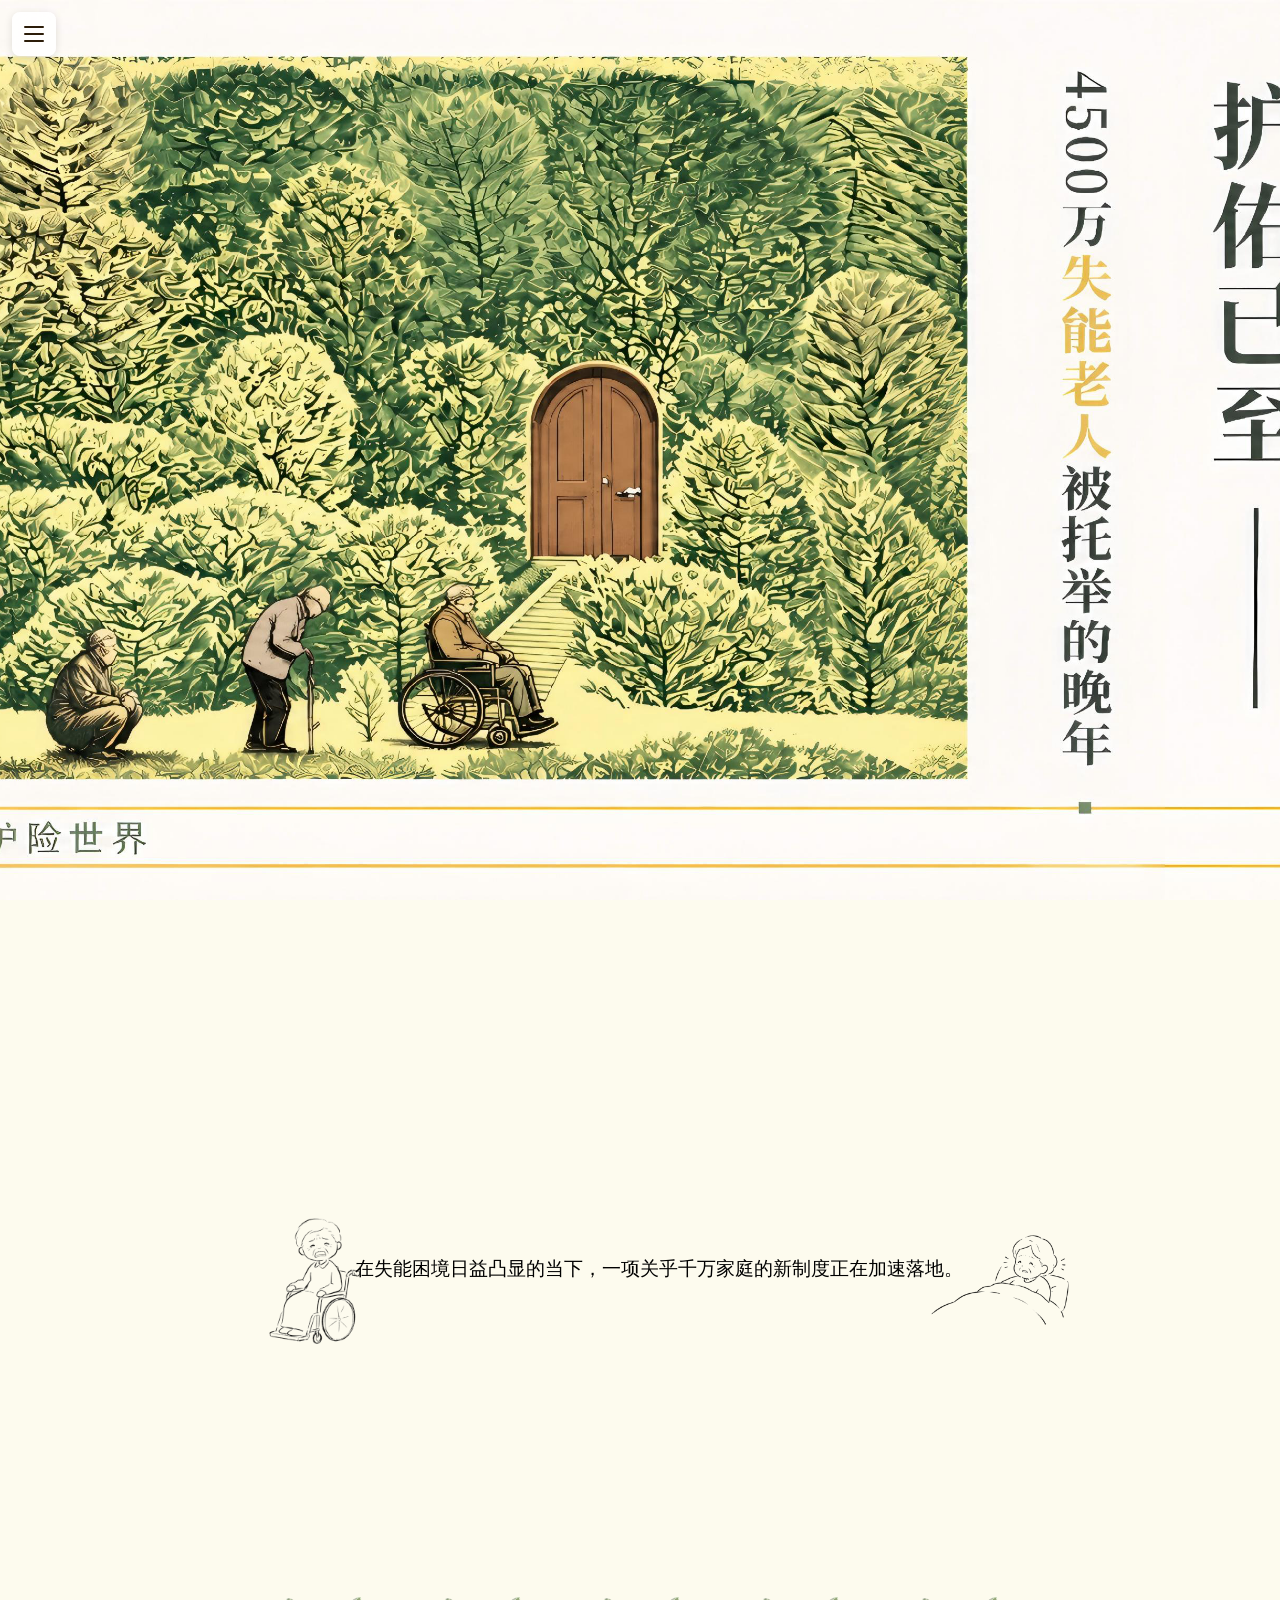
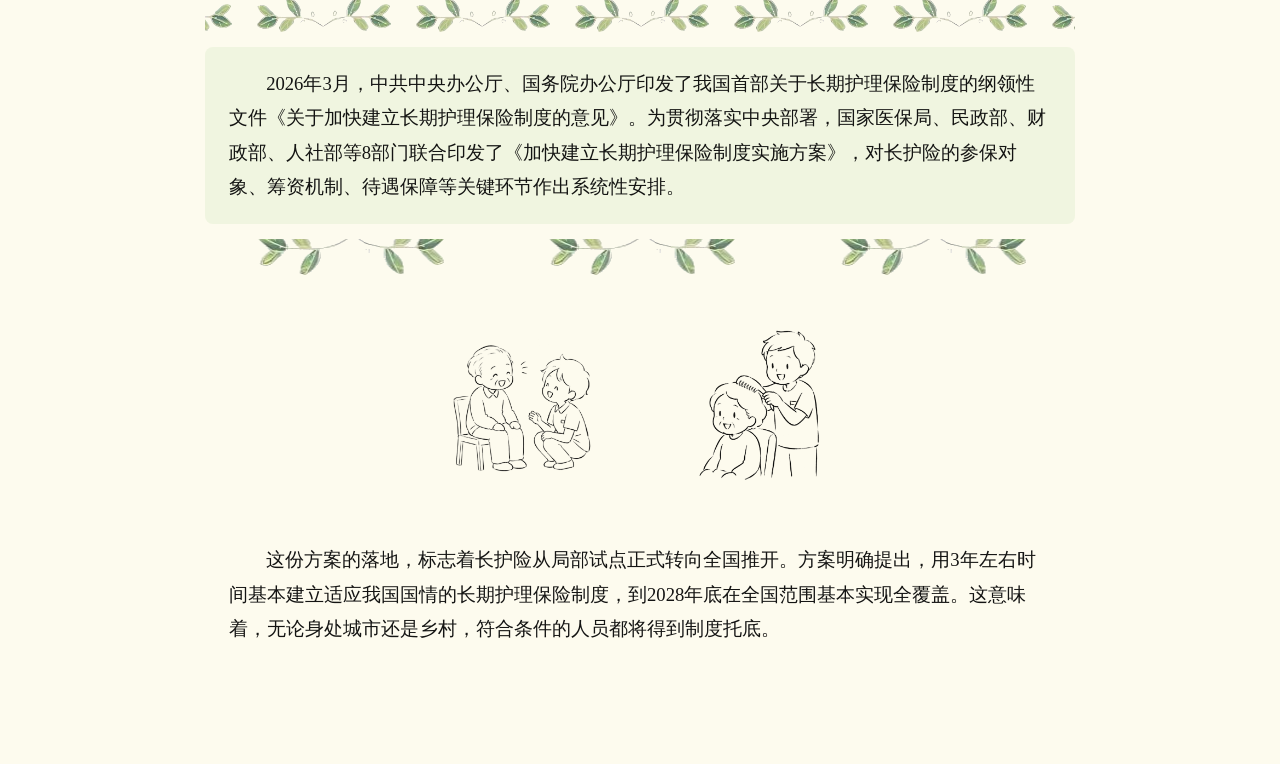
==== index.html @ 2516d7cc "Initial commit: 长护险数据新闻" ====
<!-- Generated by Trae Work -->
<!doctype html>
<html lang="zh-CN">
<head>
  <meta charset="utf-8">
  <meta name="viewport" content="width=device-width, initial-scale=1">
  <title>“长”路未尽，“护”佑已至：4500万失能老人被托举的晚年</title>
  <meta name="description" content="长护险静态HTML数据新闻：4500万失能老人被托举的晚年">
  <link rel="stylesheet" href="./assets/styles/base.css">
  <link rel="stylesheet" href="./assets/styles/story.css">
  <style>
  /* ========== 全局字体：思源宋体 ========== */
  :root{
    --font-sans: "Noto Serif SC", serif;
    --font-serif: "Noto Serif SC", serif;
  }
  html, body{
    font-family: "Noto Serif SC", serif;
  }
  h1, h2, h3, h4, h5, h6,
  .chapter-label, .eyebrow,
  .title-overlay h2, .chapter-cover h2,
  .root-ending h2, .sources-panel h2,
  .story-kicker, .process-flow-title,
  .interaction-card h3, .chart-card h3,
  .process-card h3, .loop-card h3,
  .waffle-module h3, .modal-title,
  .tooltip-title, .country-name,
  .person-name, #calcOutput{
    font-weight: 700;
  }
  p, li, span, div, a, td, th,
  label, input, textarea, button{
    font-weight: 400;
  }

  /* ============== 自定义光标 · 雨伞开合 ============== */
  /* 全局隐藏系统鼠标，由 DOM 元素 .umbrella-cursor 模拟跟随 */
  html, body { cursor: none; }
  *, *::before, *::after { cursor: none !important; }

  /* —— 可调参数（中文注释） —— */
  :root {
    --cursor-size: 48px;          /* 光标整体尺寸（宽=高） */
    --cursor-trans-duration: .18s;/* 跟随移动过渡时长（位置插值） */
    --cursor-state-duration: .25s;/* 开合切换动画时长（透明度 + 缩放） */
    --cursor-ease: cubic-bezier(.22,.8,.36,1); /* 缓动函数 */
    --cursor-scale-idle: 1;       /* 常态（收拢伞）缩放比例 */
    --cursor-scale-press: 1.18;   /* 按下（张开伞）缩放比例：略放大更显反馈 */
    --cursor-z: 2147483647;       /* 顶层 z-index，确保覆盖一切弹层 */
  }

  /* —— 自定义光标主体 —— */
  /* 由 JS 在 mousemove / mousedown / mouseup 中切换 .is-press 类，本样式只负责呈现 */
  .umbrella-cursor {
    position: fixed;
    left: 0;
    top: 0;
    width: var(--cursor-size);
    height: var(--cursor-size);
    /* 复位以前 base.css / story.css 中的边框/圆角伞形伪装，避免与图片素材叠加 */
    border: 0 !important;
    border-radius: 0 !important;
    background: transparent !important;
    mix-blend-mode: normal !important;
    pointer-events: none;                 /* 不拦截任何鼠标事件 */
    z-index: var(--cursor-z);             /* 置于最高层级 */
    transform: translate(-50%, -50%) scale(var(--cursor-scale-idle));
    /* 同时过渡位置（如使用 left/top）与缩放，开启平滑动画 */
    transition:
      transform var(--cursor-state-duration) var(--cursor-ease),
      left var(--cursor-trans-duration) var(--cursor-ease),
      top var(--cursor-trans-duration) var(--cursor-ease);
    will-change: transform, left, top;
  }

  /* 两张素材通过两个伪元素叠放，靠 opacity 切换，开合即获平滑淡入淡出 */
  .umbrella-cursor::before,
  .umbrella-cursor::after {
    content: "";
    position: absolute;
    inset: 0;
    background-position: center;
    background-repeat: no-repeat;
    background-size: contain;
    transition: opacity var(--cursor-state-duration) var(--cursor-ease);
    /* 覆盖旧伞形伪装的 ::after 定位/边框 */
    left: 0; top: 0; width: auto; height: auto;
    border: 0 !important;
    border-radius: 0 !important;
  }

  /* 常态：收拢伞（默认显示） */
  /* 图片地址：./assets/cursor/cursor_umbrella_close.png  ← 修改此处替换素材 */
  .umbrella-cursor::before {
    background-image: url("./assets/cursor/cursor_umbrella_close.png");
    opacity: 1;
  }

  /* 按下：张开伞（默认隐藏，按下时显示） */
  /* 图片地址：./assets/cursor/cursor_umbrella_open.png   ← 修改此处替换素材 */
  .umbrella-cursor::after {
    background-image: url("./assets/cursor/cursor_umbrella_open.png");
    opacity: 0;
  }

  /* 按下状态：交叉淡入淡出 + 整体放大 */
  .umbrella-cursor.is-press {
    transform: translate(-50%, -50%) scale(var(--cursor-scale-press));
  }
  .umbrella-cursor.is-press::before { opacity: 0; }
  .umbrella-cursor.is-press::after  { opacity: 1; }

  /* —— 移动端：屏幕宽度小于 768px 时禁用自定义光标，恢复系统鼠标 —— */
  @media (max-width: 767.98px), (hover: none) and (pointer: coarse) {
    html, body { cursor: auto; }
    *, *::before, *::after { cursor: auto !important; }
    .umbrella-cursor { display: none !important; }
  }

  /* —— 减弱动效偏好：关闭过渡动画 —— */
  @media (prefers-reduced-motion: reduce) {
    .umbrella-cursor,
    .umbrella-cursor::before,
    .umbrella-cursor::after {
      transition: none !important;
    }
  }

  /* ============== 老龄化插图 · 左右双栏对齐布局 ============== */
  .oldyear-row{
    display: grid;
    grid-template-columns: 1fr 1fr;
    gap: 2.5rem;
    align-items: center;          /* 垂直居中对齐 */
    margin: 1.6rem clamp(5rem,18vw,346px);
  }
  .oldyear-figure{
    margin:0;                    /* 取消浮动边距，由 grid gap 控制 */
    width:auto;
    max-width:100%;
    padding:0;
    background:transparent;
    border:0;
    border-radius:0;
    overflow:visible;
    box-shadow:none;
    display:flex;
    flex-direction:column;
    align-items:center;
    animation: oldyear-fade-in .9s ease-out both;
    transition: transform .35s ease;
    will-change: transform, opacity;
  }
  .oldyear-figure img{
    display:block;
    max-width:100%;
    height:auto;
    width:100%;
    object-fit:contain;
    border:0;
    border-radius:0;
    box-shadow:none;
    background:transparent;
    transition:transform .45s ease, width .45s ease, max-height .45s ease, border-radius .45s ease;
    cursor:zoom-in;
  }
  .oldyear-hover-hint{
    margin:.55rem 0 0;
    font-size:.76rem;
    line-height:1.5;
    color:rgba(190,138,52,.82);
    text-align:center;
    letter-spacing:.12em;
    text-shadow:0 0 8px rgba(255,232,160,.72),0 0 18px rgba(255,196,90,.36);
    animation:oldyear-hint-glow 2.2s ease-in-out infinite;
  }
  .oldyear-hover-backdrop{
    display:none;
  }
  .oldyear-preview-backdrop{
    position:fixed;
    inset:0;
    z-index:999996;
    pointer-events:none;
    opacity:0;
    visibility:hidden;
    background:rgba(26,20,14,.24);
    backdrop-filter:blur(5px);
    -webkit-backdrop-filter:blur(5px);
    transition:opacity .32s ease,visibility .32s ease;
  }
  .oldyear-preview-layer{
    position:fixed;
    inset:0;
    z-index:999997;
    display:grid;
    place-items:center;
    pointer-events:none;
    opacity:0;
    visibility:hidden;
    transition:opacity .32s ease,visibility .32s ease;
  }
  .oldyear-preview-layer img{
    display:block;
    width:auto;
    max-width:min(78vw,760px);
    max-height:78vh;
    object-fit:contain;
    border:0;
    border-radius:0;
    box-shadow:none;
    background:transparent;
    filter:none;
    transform:scale(.96);
    transition:transform .32s ease;
  }
  .oldyear-preview-backdrop.is-active,
  .oldyear-preview-layer.is-active{
    opacity:1;
    visibility:visible;
  }
  .oldyear-preview-layer.is-active img{
    transform:scale(1);
  }
  /* hover 互动：整个 figure 区域都可触发预览 */
  @media (hover:hover) and (pointer:fine){
    .oldyear-figure{
      cursor:zoom-in;
    }
    .oldyear-figure:hover .oldyear-hover-hint{
      opacity:.95;
    }
  }
  /* 淡入 + 轻微缩放关键帧 */
  @keyframes oldyear-fade-in{
    0%{ opacity:0; transform:translateY(12px) scale(.985); }
    100%{ opacity:1; transform:translateY(0) scale(1); }
  }
  @keyframes oldyear-hint-glow{
    0%,100%{ opacity:.72; text-shadow:0 0 6px rgba(255,232,160,.45); }
    50%{ opacity:1; text-shadow:0 0 12px rgba(255,232,160,.8),0 0 24px rgba(255,196,90,.38); }
  }
  /* 右侧文字 */
  .oldyear-wrap{
    margin-top:0;
    text-indent:2em;
    line-height:1.85;
    font-size:clamp(.95rem,1.3vw,1.1rem);
  }
  /* 独立下一段 */
  .oldyear-next{
    clear:both;
    text-indent:2em;
    margin-top:1rem;
  }
  /* 清浮动占位 */
  .oldyear-clear{ clear:both; height:0; font-size:0; line-height:0; }

  /* 移动端：单列堆叠 */
  @media (max-width: 720px){
    .oldyear-row{
      grid-template-columns:1fr;
      gap:1.2rem;
    }
    .oldyear-figure{
      margin:0;
      width:100%;
    }
    .oldyear-figure img{ height:auto; }
    .oldyear-wrap{ text-indent:2em; }
    .oldyear-next{ clear:none; text-indent:2em; }
  }

  /* 减少动画偏好：关闭入场与 hover 过渡 */
  @media (prefers-reduced-motion: reduce){
    .oldyear-figure,
    .oldyear-hover-hint,
    .oldyear-preview-backdrop,
    .oldyear-preview-layer,
    .oldyear-preview-layer img{
      animation:none !important;
      transition:none !important;
    }
    .oldyear-preview-layer img{ transform:none; }
  }

  /* ============== 基金投入趋势图 · 独立图片展示 ============== */
  /* 图片地址（可改为本地或网络链接）：./assets/images/fund_trend_img.png */
  .fund-trend-figure{
    margin:1.8rem auto 2.2rem;             /* 图片上下留白，不挤压周边段落 */
    width:min(100%, 860px);                /* 自适应容器，桌面端最大 860px */
    padding:0;
    border-radius:20px;
    overflow:hidden;
    background:transparent;
    box-shadow:0 16px 34px rgba(60,40,18,.13), 0 2px 10px rgba(0,0,0,.06);
    animation: fund-img-fade-in .9s ease-out both; /* 入场动画时长可调 */
    transition:transform .35s ease, box-shadow .35s ease;
    will-change:transform, opacity;
  }
  .fund-trend-figure img{
    display:block;
    width:100%;
    height:auto;
    max-height:560px;                       /* 防止超高图片压迫页面，可按需调大/调小 */
    object-fit:contain;                     /* 保持比例，不变形、不裁切 */
    background:#fffaf0;
  }
  .fund-trend-figure figcaption{
    margin:.65rem 0 0;
    font-size:.84rem;
    line-height:1.5;
    color:rgba(20,20,19,.56);
    text-align:center;
    letter-spacing:.04em;
  }
  .fund-trend-figure:hover{
    transform:translateY(-3px);
    box-shadow:0 22px 42px rgba(60,40,18,.18), 0 4px 12px rgba(0,0,0,.08);
  }
  @keyframes fund-img-fade-in{
    0%{ opacity:0; transform:translateY(12px) scale(.985); }
    100%{ opacity:1; transform:translateY(0) scale(1); }
  }
  /* JS 用于页面返回时重播图片动画 */
  body.fund-img-replay .fund-trend-figure{ animation:none; }
  body.fund-img-replay.is-fund-running .fund-trend-figure{ animation:fund-img-fade-in .9s ease-out both; }
  @media (max-width:720px){
    .fund-trend-figure{
      width:100%;
      margin:1.4rem auto 1.8rem;
      border-radius:16px;
    }
    .fund-trend-figure img{ max-height:none; }
  }
  @media (prefers-reduced-motion: reduce){
    .fund-trend-figure,
    body.fund-img-replay.is-fund-running .fund-trend-figure{
      animation:none !important;
      transition:none !important;
    }
    .fund-trend-figure:hover{ transform:none; }
  }

  /* ============== 正文段落 · 首行缩进两字符 ============== */
  /* 正文实际 DOM 层级：.story-shell > .article-body > (p / section > p) */
  .article-body > p,
  .article-body > section > p{
    text-indent: 2em;
  }
  /* blockquote 去掉浏览器默认左边距，整体与普通段落对齐；内部 p 同样首行缩进 */
  .article-body > blockquote,
  .article-body > section > blockquote{
    margin-left: 0;
    margin-right: 0;
    padding-left: 0;
    border-left: none;
  }
  .article-body > blockquote > p,
  .article-body > section > blockquote > p{
    text-indent: 2em;
  }

  /* 正文段落首行缩进（body 直接子元素 p） */
  body > p{
    text-indent: 2em;
  }
  body > p.story-kicker,
  body > p.oldyear-next{
    text-indent: 0;
  }

  /* 排除不需要缩进的元素：章节标题区、引导框、交互卡片内标题、图注等 */
  .chapter-cover p,
  .lead-box p,
  .interaction-card h3 + p,
  .chart-card h3 + p,
  .process-card h3 + p,
  .loop-card h3 + p,
  .waffle-module h3 + p,
  .module-note,
  .source-link,
  .visual-note,
  .oldyear-hover-hint,
  .bingyinqipao-figure figcaption{
    text-indent: 0;
  }

  /* ============== 滚动渐显 · 轻微上移淡入 ============== */
  /* 所有带 data-reveal 的元素：初始透明+下移，进入视口后平滑上移显现 */
  :root{
    --reveal-offset: 28px;              /* 初始下移距离：越大入场感越强 */
    --reveal-duration: .75s;            /* 渐显动画时长：可改为 .5s / 1s */
    --reveal-ease: cubic-bezier(.22,.8,.36,1); /* 缓动曲线：先快后柔 */
    --reveal-stagger: .06s;             /* 同屏多个元素依次出现的间隔 */
  }

  [data-reveal]{
    opacity: 0;
    transform: translateY(var(--reveal-offset));
    transition:
      opacity var(--reveal-duration) var(--reveal-ease),
      transform var(--reveal-duration) var(--reveal-ease);
    will-change: opacity, transform;
  }

  /* 进入视口后触发：透明→1，下移→0 */
  [data-reveal].is-visible{
    opacity: 1;
    transform: translateY(0);
  }

  /* 同一父容器内多个 [data-reveal] 依次渐显，避免同时弹出 */
  [data-reveal].is-visible + [data-reveal],
  [data-reveal].is-visible ~ [data-reveal]{
    transition-delay: var(--reveal-stagger);
  }

  /* 减少动画偏好：直接显示，无过渡 */
  @media (prefers-reduced-motion: reduce){
    [data-reveal]{
      opacity: 1 !important;
      transform: none !important;
      transition: none !important;
    }
  }

  /* ============== 章节冷暖色交替 · 视觉叙事节奏 ==============
     第1章 困境现实 → 冷色灰蓝（沉郁）
     第2章 制度政策 → 暖色琥珀金（希望）
     第3章 人物服务 → 暖色柔橙（温度）
     第4章 成效闭环 → 暖色棕金（收获）
     第5章 挑战磨合 → 冷色灰青（反思）
     第6章 展望尊严 → 暖色金回归（升华） */
  .chapter-cover.chapter-1{
    background: linear-gradient(180deg, #e8eef4 0%, #d4dce8 55%, #c2cdd9 100%);
  }
  .chapter-cover.chapter-1 h2{ color: #2c3e5a; }
  .chapter-cover.chapter-1 .chapter-label{ color: #5a7a9e; }

  .chapter-cover.chapter-2{
    background: linear-gradient(180deg, #f5efe1 0%, #ebe0c8 55%, #ddd0b0 100%);
  }
  .chapter-cover.chapter-2 h2{ color: #4a3520; }
  .chapter-cover.chapter-2 .chapter-label{ color: #b8860b; }

  .chapter-cover.chapter-3{
    background: linear-gradient(180deg, #f5ede4 0%, #f0e2d0 55%, #e8d4bc 100%);
  }
  .chapter-cover.chapter-3 h2{ color: #4a3222; }
  .chapter-cover.chapter-3 .chapter-label{ color: #c47a3a; }

  .chapter-cover.chapter-4{
    background: linear-gradient(180deg, #f5f0e6 0%, #ece4d2 55%, #e0d4be 100%);
  }
  .chapter-cover.chapter-4 h2{ color: #3e3018; }
  .chapter-cover.chapter-4 .chapter-label{ color: #a07830; }

  .chapter-cover.chapter-5{
    background: linear-gradient(180deg, #e8edf0 0%, #d8e0e6 55%, #c8d2da 100%);
  }
  .chapter-cover.chapter-5 h2{ color: #2e3e4e; }
  .chapter-cover.chapter-5 .chapter-label{ color: #5a8098; }

  .chapter-cover.chapter-6{
    background: linear-gradient(180deg, #f5efe1 0%, #ebe0c8 55%, #ddd0b0 100%);
  }
  .chapter-cover.chapter-6 h2{ color: #3e2e14; }
  .chapter-cover.chapter-6 .chapter-label{ color: #b8860b; }

  /* 第4章子标题样式：统一为 h3.chapter-sub */
  .chapter-sub{
    font-family: "Noto Serif SC", serif;
    font-size: clamp(1.15rem, 2.4vw, 1.4rem);
    font-weight: 700;
    color: var(--accent-gold, #b8860b);
    margin: 2rem 0 .6rem;
    padding-bottom: .35rem;
    border-bottom: 2px solid rgba(184, 134, 11, .2);
    letter-spacing: .02em;
  }

  /* ============== 首屏标题与门钥匙按钮 · 桌面端排版优化 ============== */
  /* 仅覆盖首屏 header，不影响正文其它模块 */
  .door-hero{
    min-height:100vh;
    background:url('./assets/images/home-cover-new.jpg') center center / cover no-repeat;
    display:block;
    padding:0;
    overflow:hidden;
  }
  @media(max-width:900px){
    .door-hero{
      min-height:100vh;
      background-position:center top;
    }
  }

  /* ============== 病因风险气泡图 · aside 替换图片样式 ============== */
  :root{
    --bingyin-img-max-width: 920px;              /* 图片最大宽度：控制桌面端展示尺寸 */
    --bingyin-img-radius: 22px;                  /* 图片边缘柔和半径：数值越大边缘越圆润 */
    --bingyin-img-margin-y: clamp(1.8rem, 4vw, 3.2rem); /* 图片上下间距：避免挤压周边段落 */
    --bingyin-img-padding: clamp(.45rem, 1vw, .85rem);  /* 图片内侧留白：用于边缘自然过渡 */
    --bingyin-img-duration: .9s;                 /* 入场动画时长：可改为 .6s / 1.2s */
    --bingyin-img-scale-start: .985;             /* 入场初始缩放比例：越小缩放感越明显 */
    --bingyin-img-hover-scale: 1.012;            /* 鼠标悬停放大比例：建议 1.005~1.025 */
    --bingyin-img-hover-y: -3px;                 /* 鼠标悬停上移距离 */
    --bingyin-img-bg: rgba(255, 250, 240, .42);  /* 图片边缘融合底色：贴近页面暖色背景 */
    --bingyin-img-glow: rgba(245, 211, 146, .24);/* 边缘柔光颜色：越透明越自然 */
  }
  .bingyinqipao-figure,
  aside.bingyinqipao-figure{
    width: min(100%, var(--bingyin-img-max-width));
    margin: var(--bingyin-img-margin-y) auto;
    padding: var(--bingyin-img-padding);
    box-sizing: border-box;
    border: 0;
    border-radius: calc(var(--bingyin-img-radius) + var(--bingyin-img-padding));
    background:
      radial-gradient(circle at 50% 50%, var(--bingyin-img-bg) 0%, rgba(255,250,240,.24) 58%, rgba(255,250,240,0) 100%);
    box-shadow: 0 0 36px var(--bingyin-img-glow);
    overflow: hidden;
    animation: bingyin-img-enter var(--bingyin-img-duration) ease-out both;
    transition:
      transform .36s ease,
      filter .36s ease,
      box-shadow .36s ease;
    will-change: transform, opacity;
  }
  /* 图片地址（可替换为本地或网络链接）：./assets/images/bingyinqipao_img.png */
  .bingyinqipao-figure img,
  aside.bingyinqipao-figure img{
    display: block;
    width: 100%;
    height: auto;
    max-height: min(72vh, 680px);                /* 图片最大高度：防止桌面端过高压迫页面 */
    object-fit: contain;                         /* 保持比例，不变形、不裁切 */
    border: 0;
    border-radius: var(--bingyin-img-radius);
    background: transparent;
    -webkit-mask-image:
      linear-gradient(to right, transparent 0%, #000 5%, #000 95%, transparent 100%),
      linear-gradient(to bottom, transparent 0%, #000 5%, #000 95%, transparent 100%);
    -webkit-mask-composite: source-in;
    mask-image:
      linear-gradient(to right, transparent 0%, #000 5%, #000 95%, transparent 100%),
      linear-gradient(to bottom, transparent 0%, #000 5%, #000 95%, transparent 100%);
    mask-composite: intersect;
  }
  .bingyinqipao-figure:hover,
  aside.bingyinqipao-figure:hover{
    transform: translateY(var(--bingyin-img-hover-y)) scale(var(--bingyin-img-hover-scale));
    filter: saturate(1.035) contrast(1.015);
    box-shadow: 0 0 46px rgba(245, 211, 146, .32);
  }
  @keyframes bingyin-img-enter{
    0%{
      opacity: 0;
      transform: translateY(12px) scale(var(--bingyin-img-scale-start));
    }
    100%{
      opacity: 1;
      transform: translateY(0) scale(1);
    }
  }
  .bingyinqipao-figure.bingyinqipao-replay,
  aside.bingyinqipao-figure.bingyinqipao-replay{
    animation: bingyin-img-enter var(--bingyin-img-duration) ease-out both;
  }
  @media (max-width: 720px){
    :root{
      --bingyin-img-radius: 16px;                /* 移动端圆角 */
      --bingyin-img-margin-y: 1.4rem;            /* 移动端上下间距 */
      --bingyin-img-padding: .35rem;             /* 移动端内侧留白 */
    }
    .bingyinqipao-figure,
    aside.bingyinqipao-figure{
      width: 100%;
      max-width: 100%;
    }
    .bingyinqipao-figure img,
    aside.bingyinqipao-figure img{
      max-height: none;
    }
  }
  @media (prefers-reduced-motion: reduce){
    .bingyinqipao-figure,
    aside.bingyinqipao-figure{
      animation: none !important;
      transition: none !important;
    }
    .bingyinqipao-figure:hover,
    aside.bingyinqipao-figure:hover{
      transform: none !important;
      filter: none !important;
    }
  }




  /* ============== PC 宽屏适配 · 正文加宽 ==============
     大屏（≥1024px）：正文区域加宽，左右各留 15%-20% 做背景留白
     移动端（<1024px）保持原有 760px 窄版布局不变 */
  @media (min-width: 1024px){
    /* 正文主体：宽度占屏幕 60%-70%，左右各留约 15%-20% */
    .article-body{
      max-width: min(960px, 68vw);
      padding: 0 clamp(5rem,18vw,346px);
    }
    .article-body > .full-width{
      margin-left: calc(-1 * clamp(5rem, 18vw, 346px));
      margin-right: calc(-1 * clamp(5rem, 18vw, 346px));
    }

    /* 数据来源面板跟随正文宽度 */
    .sources-panel{
      max-width: min(960px, 68vw);
    }

    /* 章节封面内边距跟随加宽 */
    .chapter-cover{
      padding-left: clamp(3rem, 8vw, 6rem);
      padding-right: clamp(3rem, 8vw, 6rem);
    }

    /* 结语区域跟随 */
    .root-ending{
      padding-left: clamp(3rem, 8vw, 6rem);
      padding-right: clamp(3rem, 8vw, 6rem);
    }

    /* 交互卡片、图表卡片等跟随正文宽度，不超出 */
    .interaction-card,
    .chart-card,
    .process-card,
    .loop-card,
    .waffle-module,
    .flourish-switcher{
      max-width: 100%;
    }

    /* 华夫饼图格子容器在大屏适当放大 */
    .waffle{
      max-width: 480px;
    }

    /* 引用块左右间距跟随正文 */
    .article-body > blockquote,
    .article-body > section > blockquote{
      margin-left: 0;
      margin-right: 0;
    }
  }

  /* ============== Flourish 华夫饼图年份切换组件 ============== */
  :root{
    --flourish-max-width: 780px;          /* PC端图表最大宽度 */
    --flourish-ratio: 56.25%;            /* iframe 宽高比 16:9，按需改为 75% (4:3) 等 */
    --flourish-fade-duration: .5s;        /* 切换淡入淡出时长 */
    --flourish-fade-ease: var(--ease-soft); /* 复用全局缓动 */
    --flourish-btn-radius: var(--radius-sm); /* 按钮圆角 */
    --flourish-btn-gap: .5rem;            /* 按钮间距 */
  }

  /* 图表容器：居中、卡片背景 */
  .flourish-switcher{
    max-width: var(--flourish-max-width);
    margin: 2.4rem auto;
    padding: clamp(1.2rem, 3vw, 2rem);
    background: var(--card-bg);
    border-radius: var(--radius-lg);
    box-shadow: var(--shadow-soft);
  }

  /* 年份按钮组 */
  .flourish-btn-group{
    display: flex;
    flex-wrap: wrap;
    gap: var(--flourish-btn-gap);
    justify-content: center;
    margin-bottom: 1.2rem;
  }

  .flourish-btn{
    border: 1px solid rgba(20,20,19,.18);
    border-radius: var(--flourish-btn-radius);
    background: #fff7df;
    padding: .55rem 1.1rem;
    font-family: "Noto Serif SC", serif;
    font-size: clamp(.85rem, 1.6vw, .95rem);
    font-weight: 400;
    color: var(--text-dark);
    cursor: pointer;
    transition:
      background var(--duration-normal) var(--ease-soft),
      color var(--duration-normal) var(--ease-soft),
      box-shadow var(--duration-normal) var(--ease-soft),
      transform var(--duration-fast) var(--ease-soft);
    white-space: nowrap;
    user-select: none;
    -webkit-tap-highlight-color: transparent;
  }
  .flourish-btn:hover{
    background: var(--accent-gold);
    color: #fff;
    box-shadow: 0 4px 12px rgba(198,123,46,.25);
    transform: translateY(-1px);
  }
  .flourish-btn:active{
    transform: translateY(0);
  }
  /* 当前选中年份 */
  .flourish-btn.is-active{
    background: var(--accent-gold);
    color: #fff;
    box-shadow: 0 4px 16px rgba(198,123,46,.3);
    pointer-events: none; /* 选中后不可重复点击 */
  }
  /* 切换锁定期：所有按钮暂时禁用 */
  .flourish-btn-group.is-switching .flourish-btn{
    pointer-events: none;
    opacity: .6;
  }
  .flourish-btn-group.is-switching .flourish-btn.is-active{
    opacity: 1;
  }

  /* iframe 堆叠容器：相对定位，所有 iframe 绝对定位重叠 */
  .flourish-stage{
    position: relative;
    width: 100%;
    padding-top: var(--flourish-ratio); /* 用 padding-top 撑出高度，保持宽高比 */
    overflow: hidden;
    border-radius: var(--radius-md);
    background: rgba(255,252,242,.5);
  }

  .flourish-stage iframe{
    position: absolute;
    top: 0;
    left: 0;
    width: 100%;
    height: 100%;
    border: 0;
    border-radius: var(--radius-md);
    /* 默认隐藏，通过 opacity + visibility 过渡 */
    opacity: 0;
    visibility: hidden;
    transition:
      opacity var(--flourish-fade-duration) var(--flourish-fade-ease),
      visibility var(--flourish-fade-duration) var(--flourish-fade-ease);
    pointer-events: none; /* 隐藏时不可交互 */
  }
  /* 当前展示的 iframe */
  .flourish-stage iframe.is-visible{
    opacity: 1;
    visibility: visible;
    pointer-events: auto; /* 展示时可交互：保留 Flourish 悬浮弹窗等 */
    z-index: 1;
  }

  /* 移动端：图表铺满屏幕宽度，缩小间距 */
  @media (max-width: 900px){
    .flourish-switcher{
      max-width: 100%;
      margin: 1.6rem .5rem;
      padding: 1rem;
      border-radius: var(--radius-md);
    }
    .flourish-btn{
      padding: .45rem .85rem;
      font-size: .82rem;
    }
    .flourish-btn-group{
      gap: .4rem;
    }
  }

  /* 减少动画偏好：直接切换，无过渡 */
  @media (prefers-reduced-motion: reduce){
    .flourish-stage iframe{
      transition: none !important;
    }
    .flourish-btn{
      transition: none !important;
    }
  }





  /* ============== PinScrollSection · 分段固定视差滚动组件 ==============
     Readymag 同款：左侧图表 sticky 固定，右侧文字分段平移 + 图表切换 */
  .pin-scroll-section{
    position: relative;
    /* 高度由 JS 动态设置 */
  }

  /* 固定阶段：stage 吸顶 */
  .pin-scroll-section.is-pinned .pin-stage{
    position: fixed;
    top: 0;
    left: 0;
    right: 0;
    height: 100vh;
    z-index: 5;
    display: grid;
    grid-template-columns: 1fr 1fr;
    gap: 4vw;
    align-items: center;
    padding: 0 6vw;
    background: var(--bg-main, #f5efe1);
  }

  /* 解除固定后：stage 回到文档流 */
  .pin-scroll-section:not(.is-pinned) .pin-stage{
    position: relative;
    display: grid;
    grid-template-columns: 1fr 1fr;
    gap: 4vw;
    align-items: center;
    padding: 10vh 6vw;
    min-height: 100vh;
  }

  /* ---- 左侧图表容器 ---- */
  .pin-chart-wrap{
    position: relative;
    width: 100%;
    height: 70vh;
    overflow: hidden;
  }

  /* 单张图表 */
  .pin-chart{
    position: absolute;
    inset: 0;
    display: grid;
    place-items: center;
    opacity: 0;
    transform: translateX(60px);
    transition:
      opacity var(--pin-chart-duration, .6s) var(--pin-ease, cubic-bezier(.4,0,.2,1)),
      transform var(--pin-chart-duration, .6s) var(--pin-ease, cubic-bezier(.4,0,.2,1));
    pointer-events: none;
  }

  .pin-chart.is-active{
    opacity: 1;
    transform: translateX(0);
    pointer-events: auto;
  }

  .pin-chart.is-exit{
    opacity: 0;
    transform: translateX(-60px);
  }

  .pin-chart.is-enter{
    opacity: 0;
    transform: translateX(60px);
  }

  /* ---- 右侧文字容器 ---- */
  .pin-text-wrap{
    position: relative;
    width: 100%;
    height: 70vh;
    overflow: hidden;
  }

  /* 单段文字 */
  .pin-text{
    position: absolute;
    inset: 0;
    display: flex;
    flex-direction: column;
    justify-content: center;
    padding: 2rem 0;
    opacity: 0;
    transform: translateY(40px);
    transition:
      opacity var(--pin-text-duration, .5s) var(--pin-ease, cubic-bezier(.4,0,.2,1)),
      transform var(--pin-text-duration, .5s) var(--pin-ease, cubic-bezier(.4,0,.2,1));
  }

  .pin-text.is-active{
    opacity: 1;
    transform: translateY(0);
  }

  .pin-text.is-exit{
    opacity: 0;
    transform: translateY(-40px);
  }

  .pin-text.is-enter{
    opacity: 0;
    transform: translateY(40px);
  }

  /* 移动端：单列堆叠 */
  @media (max-width: 900px){
    .pin-scroll-section.is-pinned .pin-stage,
    .pin-scroll-section:not(.is-pinned) .pin-stage{
      grid-template-columns: 1fr;
      gap: 2rem;
      padding: 4vh 5vw;
    }
    .pin-chart-wrap{
      height: 40vh;
    }
    .pin-text-wrap{
      height: 50vh;
    }
  }

  /* 减少动画偏好 */
  @media (prefers-reduced-motion: reduce){
    .pin-chart, .pin-text{
      transition: none !important;
    }
  }

  /* ============== PinScrollSection · 高级交互增强 ============== */

  /* ---- 地图 iframe 自适应容器 ---- */
  .pin-chart iframe{
    width: 100%;
    height: 100%;
    border: 0;
    border-radius: 8px;
    box-shadow: 0 8px 32px rgba(0,0,0,.08);
  }

  /* 地图占位符样式 */
  .pin-chart-placeholder{
    width: 100%;
    height: 100%;
    display: grid;
    place-items: center;
    background: var(--card-bg, rgba(255,252,242,.8));
    border-radius: 8px;
    box-shadow: 0 8px 32px rgba(0,0,0,.08);
  }
  .pin-chart-placeholder svg{
    width: 90%;
    height: auto;
    max-height: 80%;
  }
  .pin-chart-note{
    position: absolute;
    bottom: 1rem;
    font-size: .75rem;
    color: rgba(20,20,19,.4);
    text-align: center;
  }

  /* ---- 文字段落增强 ---- */
  .pin-text-title{
    font-family: "Noto Serif SC", serif;
    font-size: clamp(1.4rem, 3vw, 2rem);
    color: #2c1d09;
    margin: 0 0 1.2rem;
    letter-spacing: -.02em;
  }
  .pin-text p{
    font-size: clamp(.95rem, 1.6vw, 1.1rem);
    line-height: 1.8;
    color: rgba(20,20,19,.78);
    margin: 0 0 1rem;
  }

  /* ---- 关键词悬停高亮（模拟地图联动） ---- */
  .pin-keyword{
    position: relative;
    color: var(--accent-gold, #b8860b);
    font-weight: 400;
    cursor: help;
    transition: color .25s ease;
    border-bottom: 1px dashed rgba(184,134,11,.35);
  }
  .pin-keyword::after{
    content: attr(data-highlight);
    position: absolute;
    bottom: calc(100% + 6px);
    left: 50%;
    transform: translateX(-50%) scale(.9);
    padding: .35rem .7rem;
    background: #2c1d09;
    color: #f5efe1;
    font-size: .72rem;
    font-weight: 400;
    border-radius: 4px;
    white-space: nowrap;
    opacity: 0;
    pointer-events: none;
    transition: opacity .2s ease, transform .2s ease;
  }
  .pin-keyword:hover{
    color: #8b6914;
    border-bottom-color: rgba(184,134,11,.7);
  }
  .pin-keyword:hover::after{
    opacity: 1;
    transform: translateX(-50%) scale(1);
  }

  /* ---- 文字进入时的渐进显现 ---- */
  .pin-text.is-enter{
    opacity: 0;
    transform: translateY(40px) scale(.98);
  }
  .pin-text.is-active{
    opacity: 1;
    transform: translateY(0) scale(1);
  }
  .pin-text.is-exit{
    opacity: 0;
    transform: translateY(-40px) scale(.98);
  }

  /* ---- 图表切换时的视差纵深 ---- */
  .pin-chart.is-active{
    opacity: 1;
    transform: translateX(0) scale(1);
    filter: blur(0);
  }
  .pin-chart.is-exit{
    opacity: 0;
    transform: translateX(-80px) scale(.92);
    filter: blur(4px);
  }
  .pin-chart.is-enter{
    opacity: 0;
    transform: translateX(80px) scale(.92);
    filter: blur(4px);
  }

  /* ---- 段落进度指示器 ---- */
  .pin-progress-bar{
    position: absolute;
    left: 0;
    bottom: 0;
    height: 3px;
    background: var(--accent-gold, #b8860b);
    border-radius: 0 2px 2px 0;
    transition: width .3s ease;
    z-index: 10;
  }

  /* ============== 藤蔓文字框 · 生长动画（重写版） ============== */
  .vine-text-frame{
    position: relative;
    padding: 2.5rem 2rem;
    margin: 1.5rem 0;
    border-radius: 12px;
    /* 初始：完全透明、中心缩放为0 */
    background: rgba(180, 220, 160, 0);
    transform: scale(0);
    opacity: 0;
    transition: background .8s ease .1s, transform .8s cubic-bezier(.34,1.2,.64,1), opacity .5s ease;
    transform-origin: center center;
    overflow: visible;
    z-index: 1;
  }

  /* 激活后：中心放大到位，背景渐显 */
  .vine-text-frame.is-grown{
    background: rgba(180, 220, 160, .18);
    transform: scale(1);
    opacity: 1;
  }

  /* ---- 藤蔓层：绝对定位铺满整个文字框，z-index 在文字之下 ---- */
  .vine-layer{
    position: absolute;
    inset: -6px;
    z-index: -1;
    pointer-events: none;
    overflow: visible;
  }
  .vine-layer svg{
    width: 100%;
    height: 100%;
    overflow: visible;
  }

  /* ---- 藤蔓路径：stroke-dashoffset 逐段绘制 ---- */

  /* 激活后藤蔓绘制 */
  /* 四边藤蔓依次绘制 */

  /* ---- 叶子：缩放弹出 ---- */
  /* 叶子弹出（边框绘制完成后） */

  /* 移动端适配 */
  @media (max-width: 900px){
    .vine-text-frame{
      padding: 1.8rem 1.2rem;
    }
    .vine-layer{
      inset: -4px;
    }
  }

  /* ============== 2028全覆盖 · 扩散圆点插画 ============== */
  .coverage-illustration{
    position: relative;
    width: 100%;
    max-width: 900px;
    margin: 2rem auto 3rem;
    overflow: visible;
  }
  .coverage-illustration svg{
    width: 100%;
    height: auto;
    display: block;
  }
  .coverage-title{
    position: absolute;
    top: 6%;
    left: 50%;
    transform: translateX(-50%);
    font-family: "Noto Serif SC", serif;
    font-size: clamp(1.3rem, 3vw, 2.2rem);
    font-weight: 700;
    color: #3a6b5a;
    letter-spacing: .08em;
    white-space: nowrap;
    text-align: center;
  }
  @media (max-width: 900px){
    .coverage-illustration{
      margin: 1.5rem auto 2rem;
    }
  }

  /* ============== 小宇舅舅一日轨迹 · 5层交互卡片 ============== */
  .uncle-tracker{
    display: flex;
    flex-direction: column;
    align-items: center;
    gap: 1.2rem;
    padding: 2rem 1.5rem;
    text-align: center;
  }

  /* 第一层：标题 */
  .uncle-tracker h3{
    margin: 0;
    font-size: clamp(1.1rem, 2.4vw, 1.5rem);
    color: var(--text-dark);
    letter-spacing: .02em;
  }

  /* 第二层：插画展示区（容器自动匹配原图尺寸） */
  .uncle-illust-wrap{
    width: 100%;
    max-width: 560px;
    border-radius: var(--radius-md, 12px);
    overflow: hidden;          /* 无滚动条 */
    background: var(--card-bg, rgba(255,252,242,.88));
    box-shadow: var(--shadow-soft, 0 24px 80px rgba(44,34,24,.14));
    display: flex;
    align-items: center;
    justify-content: center;
    padding: 0;                /* 图片填满容器 */
  }
  .uncle-illust-wrap img{
    width: 100%;               /* 图片宽度填满容器 */
    height: auto;              /* 高度按原比例自动计算 */
    max-width: none;
    max-height: none;
    display: block;
    transition: opacity .25s ease;
  }

  /* 第三层：横向滑动轴 */
  .uncle-slider-wrap{
    width: 85%;
    max-width: 520px;
  }
  .uncle-slider-wrap input[type="range"]{
    width: 100%;
    -webkit-appearance: none;
    appearance: none;
    height: 6px;
    border-radius: 3px;
    background: linear-gradient(to right, var(--accent-green, #5f7d4f) 0%, var(--accent-green, #5f7d4f) 10%, rgba(20,20,19,.1) 10%);
    outline: none;
    cursor: pointer;
    margin: .5rem 0;
  }
  .uncle-slider-wrap input[type="range"]::-webkit-slider-thumb{
    -webkit-appearance: none;
    appearance: none;
    width: 22px;
    height: 22px;
    border-radius: 50%;
    background: var(--accent-green, #5f7d4f);
    border: 3px solid #fff;
    box-shadow: 0 2px 8px rgba(0,0,0,.2);
    cursor: grab;
    transition: transform .15s ease;
  }
  .uncle-slider-wrap input[type="range"]::-webkit-slider-thumb:active{
    transform: scale(1.15);
    cursor: grabbing;
  }
  .uncle-slider-wrap input[type="range"]::-moz-range-thumb{
    width: 22px;
    height: 22px;
    border-radius: 50%;
    background: var(--accent-green, #5f7d4f);
    border: 3px solid #fff;
    box-shadow: 0 2px 8px rgba(0,0,0,.2);
    cursor: grab;
  }
  .uncle-slider-labels{
    display: flex;
    justify-content: space-between;
    font-size: .65rem;
    color: var(--text-light, #757063);
    margin-top: .2rem;
    padding: 0 2px;
  }

  /* 第四层：时间文字 */
  .uncle-time{
    font-family: var(--font-serif, "Noto Serif SC", serif);
    font-size: clamp(1.6rem, 4vw, 2.2rem);
    font-weight: 400;
    color: var(--accent-green, #5f7d4f);
    letter-spacing: .05em;
    margin: 0;
  }

  /* 第五层：事件描述 */
  .uncle-event{
    font-size: clamp(.95rem, 1.8vw, 1.15rem);
    line-height: 1.7;
    color: var(--text-dark);
    max-width: 480px;
    margin: 0;
    min-height: 3.5em;
  }

  /* 移动端适配 */
  @media (max-width: 640px){
    .uncle-slider-wrap{
      width: 92%;
    }
    .uncle-slider-labels{
      font-size: .55rem;
    }
  }

  /* ============== 插入图片通用样式 ============== */
  .inserted-image{
    margin: 1.5rem auto;
    max-width: 640px;
    text-align: center;
  }
  .inserted-image img{
    width: 100%;
    height: auto;
    border-radius: var(--radius-md, 12px);
    box-shadow: var(--shadow-soft, 0 24px 80px rgba(44,34,24,.14));
    display: block;
  }
  .inserted-image figcaption{
    font-size: .85rem;
    color: var(--text-light, #757063);
    margin-top: .6rem;
  }

  /* ============== 长护险参保人群政策速查 · 样式 ============== */
  .calc-source{
    font-size: .8rem;
    color: var(--text-light, #757063);
    margin: .3rem 0 .8rem;
    text-align: center;
  }

  /* 6 个按钮：两行 3+3 排布，统一固定尺寸 */
  .role-buttons{
    display: grid;
    grid-template-columns: repeat(3, 1fr);
    gap: .7rem;
    width: 100%;
    max-width: 560px;
    margin: 0 auto;
  }
  .role-buttons button{
    display: flex;
    flex-direction: column;
    align-items: center;
    justify-content: flex-start;
    gap: .35rem;
    padding: .55rem .3rem .45rem;
    border: 1px solid rgba(20,20,19,.08);
    border-radius: 10px;
    background: rgba(255,252,242,.7);
    cursor: pointer;
    transition: background .2s ease, border-color .2s ease, transform .15s ease;
    font-family: inherit;
    font-size: .82rem;
    color: var(--text-dark, rgba(20,20,19,.82));
    line-height: 1.25;
    text-align: center;
    min-height: 110px;
  }
  .role-buttons button:hover{
    background: rgba(255,252,242,.95);
    border-color: rgba(20,20,19,.15);
    transform: translateY(-1px);
  }
  .role-buttons button.is-active{
    background: var(--accent-green, #5f7d4f);
    color: #fff;
    border-color: var(--accent-green, #5f7d4f);
    box-shadow: 0 4px 12px rgba(95,125,79,.3);
  }
  .role-buttons button.is-active:hover{
    background: var(--accent-green, #5f7d4f);
    transform: translateY(-1px);
  }
  /* 按钮内 PNG 标识：放大适配按钮 */
  .role-buttons button img{
    width: 72px;
    height: 72px;
    object-fit: contain;
    display: block;
    filter: none;
    background: transparent;
  }
  .role-buttons button.is-active img{
    filter: brightness(1.15);
  }

  /* 缴费基数输入栏 */
  .calc-input-row{
    display: flex;
    align-items: center;
    justify-content: center;
    gap: .5rem;
    margin: 1rem 0 .6rem;
    font-size: clamp(.95rem, 1.4vw, 1.1rem);
    color: var(--text-dark, rgba(20,20,19,.82));
  }
  .calc-input-row input[type="number"]{
    width: 120px;
    padding: .4rem .6rem;
    border: 1px solid rgba(20,20,19,.12);
    border-radius: 6px;
    background: rgba(255,252,242,.8);
    font-family: inherit;
    font-size: 1rem;
    color: var(--text-dark);
    text-align: right;
  }

  /* 测算结果展示区 */
  .calc-result{
    text-align: center;
    font-size: clamp(1rem, 1.6vw, 1.2rem);
    line-height: 1.7;
    color: var(--text-dark, rgba(20,20,19,.82));
    padding: .8rem 1rem;
    background: rgba(255,252,242,.6);
    border-radius: 8px;
    margin: 0 0 .6rem;
    min-height: 3em;
  }
  .calc-result strong{
    color: var(--accent-green, #5f7d4f);
    font-weight: 700;
    font-size: 1.15em;
  }
  .calc-result .calc-unit{
    font-size: .85em;
    color: var(--text-light, #757063);
  }

  .calc-policy{
    text-align: left;
    line-height: 1.85;
    font-size: clamp(.92rem, 1.4vw, 1.05rem);
    color: var(--text-dark, rgba(20,20,19,.82));
    padding: 1rem 1.2rem;
    background: rgba(255,252,242,.5);
    border-radius: 8px;
    margin-top: .8rem;
    min-height: 4em;
  }
  .calc-policy strong{
    color: #2c1d09;
    font-weight: 400;
  }
  .calc-policy p{
    margin: 0 0 .8rem;
  }
  .calc-policy p:last-child{
    margin-bottom: 0;
  }

  /* 移动端适配 */
  @media (max-width: 640px){
    .role-buttons button{
      flex: 1 1 100px;
      min-width: 100px;
      font-size: .72rem;
      padding: .5rem .3rem;
    }
    .role-buttons button img{
      width: 28px;
      height: 28px;
    }
  }

  /* ============== 照护场景插画：按比例缩小，与文段同宽 ============== */
  .care-illust-figure{
    margin: 1.2rem auto 1.5rem;
    display: flex;
    justify-content: center;
    width: 100%;
    max-width: 100%;
  }
  .care-illust-figure img{
    width: 100%;
    height: auto;
    display: block;
    border-radius: 8px;
    box-shadow: var(--shadow-soft, 0 24px 80px rgba(44,34,24,.14));
    /* 渐显入场动画 */
    opacity: 0;
    animation: care-illust-fade-in 1.2s ease-out forwards;
    /* 悬浮时无变形、无缩放 */
    transition: none;
  }
  .care-illust-figure img:hover{
    transform: none;
  }
  @keyframes care-illust-fade-in{
    0%{ opacity: 0; }
    100%{ opacity: 1; }
  }

  /* 移动端适配：图片宽度不超过屏幕，可横向滚动查看完整画面 */
  @media (max-width: 640px){
    .care-illust-figure{
      width: 100%;
      max-width: 100%;
      overflow-x: auto;
      justify-content: flex-start;
      padding: 0 .5rem;
      box-sizing: border-box;
    }
    .care-illust-figure img{
      max-width: none;
      max-height: none;
      width: auto;
      height: auto;
      margin: 0 auto;
    }
  }

  /* ============== 城市滑杆：黑白到彩色 ============== */
  .city-triptych{
    display: grid;
    grid-template-columns: repeat(3, 1fr);
    gap: 1.2rem;
    width: 100%;
    margin-top: 1rem;
  }
  .city-pane{
    display: flex;
    flex-direction: column;
    align-items: center;
    gap: .6rem;
  }
  .city-pane h4{
    margin: 0;
    font-size: 1rem;
    color: var(--text-dark, rgba(20,20,19,.82));
  }
  .city-text{
    font-size: .85rem;
    color: var(--text-dark, rgba(20,20,19,.82));
    text-align: center;
    min-height: 1.6em;
  }
  .city-text strong{
    color: var(--accent-green, #5f7d4f);
    font-weight: 400;
  }
  /* 黑白 + 彩色叠层 */
  .city-images{
    position: relative;
    width: 100%;
    aspect-ratio: 4 / 3;
    overflow: hidden;
    border-radius: 8px;
  }
  .city-images img{
    position: absolute;
    inset: 0;
    width: 100%;
    height: 100%;
    object-fit: contain;
    display: block;
  }
  .city-images .city-bw{
    z-index: 1;
  }
  .city-images .city-color{
    z-index: 2;
    clip-path: inset(0 100% 0 0); /* 初始完全隐藏（右侧裁切100%） */
    transition: clip-path .05s linear;
  }
  /* 滑杆 */
  .city-pane input[type="range"]{
    width: 90%;
    -webkit-appearance: none;
    appearance: none;
    height: 6px;
    border-radius: 3px;
    background: linear-gradient(to right, #4a90d9 0%, #4a90d9 0%, #ddd 0%, #ddd 100%);
    outline: none;
    cursor: pointer;
    margin: .4rem 0;
  }
  .city-pane input[type="range"]::-webkit-slider-thumb{
    -webkit-appearance: none;
    appearance: none;
    width: 18px;
    height: 18px;
    border-radius: 50%;
    background: #4a90d9;
    border: 2px solid #fff;
    box-shadow: 0 1px 4px rgba(0,0,0,.2);
    cursor: grab;
  }
  .city-pane input[type="range"]::-webkit-slider-thumb:active{
    cursor: grabbing;
  }
  .city-pane input[type="range"]::-moz-range-thumb{
    width: 18px;
    height: 18px;
    border-radius: 50%;
    background: #4a90d9;
    border: 2px solid #fff;
    box-shadow: 0 1px 4px rgba(0,0,0,.2);
    cursor: grab;
  }
  /* 移动端：单列 */
  @media (max-width: 720px){
    .city-triptych{
      grid-template-columns: 1fr;
    }
  }

  /* ============== 章节封面转场：全屏背景 + 标题动画 ============== */
  .chapter-cover{
    position: relative;
    overflow: hidden;
    min-height: 100vh;
    display: flex;
    flex-direction: column;
    align-items: center;
    justify-content: center;
  }
  /* 全屏封面背景图 */
  .ch-cover-bg{
    position: absolute;
    inset: 0;
    z-index: 0;
  }
  .ch-cover-bg img{
    width: 100%;
    height: 100%;
    object-fit: cover;
    display: block;
  }
  /* 章节标题层级：在背景图之上 */
  .chapter-cover .chapter-label,
  .chapter-cover h2{
    position: relative;
    z-index: 3;
    font-weight: bold;
  }

  /* ========== 通用章节标题动画元素（第一章标题/第二章木牌/第三章标题） ========== */
  .ch-title-el{
    position: absolute;
    z-index: 2;
    pointer-events: none;
    /* 初始状态：隐藏在画面上方 */
    opacity: 0;
    transform: translateY(-120%);
    transition: opacity .6s ease, transform .6s ease;
  }
  /* 阶段②：坠落入场 */
  .ch-title-el.phase-drop{
    opacity: 1;
    transform: translateY(0);
    animation: title-drop 0.8s cubic-bezier(.34, 1.56, .64, 1) forwards;
  }
  /* 阶段②续：摆动 */
  .ch-title-el.phase-swing{
    opacity: 1;
    transform: translateY(0);
    transform-origin: top center;
    animation: title-swing 1.2s ease-in-out forwards;
  }
  /* 阶段③：渐淡 */
  .ch-title-el.phase-fade{
    opacity: 0;
    transform: translateY(0);
    transition: opacity 1s ease-out, transform 1s ease-out;
  }
  /* 阶段①：隐藏 */
  .ch-title-el.phase-hide{
    opacity: 0;
    transform: translateY(-120%);
    transition: opacity .6s ease, transform .6s ease;
  }

  /* 第一章标题位置：左上角 */
  .chapter-1 .ch-title-el{
    left: 5%;
    top: 8%;
    transform: translateY(-120%);
    text-align: left;
    color: #fff;
    text-shadow: 0 2px 8px rgba(0,0,0,.4);
  }
  .chapter-1 .ch-title-el.phase-drop,
  .chapter-1 .ch-title-el.phase-swing,
  .chapter-1 .ch-title-el.phase-fade{
    transform: translateY(0);
  }
  .chapter-1 .ch-title-el.phase-hide{
    transform: translateY(-120%);
  }

  /* 第二章木牌位置 */
  .chapter-2 .ch-title-el{
    left: 8%;
    top: 8%;
    width: 84%;
    max-width: 1600px;
  }
  .chapter-2 .ch-title-el img{
    width: 100%;
    height: auto;
    display: block;
    filter: drop-shadow(0 8px 16px rgba(0,0,0,.25));
  }

  /* 第三章标题位置：左上角 */
  .chapter-3 .ch-title-el{
    left: 5%;
    top: 8%;
    transform: translateY(-120%);
    text-align: left;
    color: #fff;
    text-shadow: 0 2px 8px rgba(0,0,0,.4);
  }
  .chapter-3 .ch-title-el.phase-drop,
  .chapter-3 .ch-title-el.phase-swing,
  .chapter-3 .ch-title-el.phase-fade{
    transform: translateY(0);
  }
  .chapter-3 .ch-title-el.phase-hide{
    transform: translateY(-120%);
  }

  /* 第四章标题位置：右边偏上 */
  .chapter-4 .ch-title-el{
    left: auto;
    right: 5%;
    top: 15%;
    transform: translateY(-120%);
    text-align: right;
    color: #fff;
    text-shadow: 0 2px 8px rgba(0,0,0,.4);
  }
  .chapter-4 .ch-title-el.phase-drop,
  .chapter-4 .ch-title-el.phase-swing,
  .chapter-4 .ch-title-el.phase-fade{
    transform: translateY(0);
  }
  .chapter-4 .ch-title-el.phase-hide{
    transform: translateY(-120%);
  }

  /* 第五章标题位置：居中偏下 */
  .chapter-5 .ch-title-el{
    left: 50%;
    top: 75%;
    transform: translateX(-50%) translateY(-120%);
    text-align: center;
    color: #fff;
    text-shadow: 0 2px 8px rgba(0,0,0,.4);
  }
  .chapter-5 .ch-title-el.phase-drop,
  .chapter-5 .ch-title-el.phase-swing,
  .chapter-5 .ch-title-el.phase-fade{
    transform: translateX(-50%) translateY(0);
  }
  .chapter-5 .ch-title-el.phase-hide{
    transform: translateX(-50%) translateY(-120%);
  }

  /* 第六章标题位置：左边偏上 */
  .chapter-6 .ch-title-el{
    left: 5%;
    top: 8%;
    transform: translateY(-120%);
    text-align: left;
    color: #fff;
    text-shadow: 0 2px 8px rgba(0,0,0,.4);
  }
  .chapter-6 .ch-title-el.phase-drop,
  .chapter-6 .ch-title-el.phase-swing,
  .chapter-6 .ch-title-el.phase-fade{
    transform: translateY(0);
  }
  .chapter-6 .ch-title-el.phase-hide{
    transform: translateY(-120%);
  }

  /* 坠落关键帧 */
  @keyframes title-drop{
    0%{ opacity: 0; transform: translateY(-120%) rotate(-3deg); }
    60%{ opacity: 1; transform: translateY(5%) rotate(2deg); }
    80%{ transform: translateY(-3%) rotate(-1deg); }
    100%{ opacity: 1; transform: translateY(0) rotate(-3deg); }
  }
  /* 摆动关键帧 */
  @keyframes title-swing{
    0%{ transform: rotate(-3deg); }
    15%{ transform: rotate(5deg); }
    30%{ transform: rotate(-4deg); }
    45%{ transform: rotate(3deg); }
    60%{ transform: rotate(-2deg); }
    75%{ transform: rotate(1deg); }
    100%{ transform: rotate(0deg); }
  }

  /* 移动端适配 */
  @media (max-width: 720px){
    .chapter-2 .ch-title-el{
      left: 5%;
      top: 5%;
      width: 90%;
      max-width: 800px;
    }
  }

  /* ============== 老年人口数据图：sticky 左右布局 + 滚动渐显 ============== */
  .sticky-data-section{
    display: flex;
    align-items: flex-start;
    gap: 2rem;
    margin: 1.5rem 0;
    position: relative;
  }
  .sticky-data-image{
    flex: 0 0 50%;
    position: sticky;
    top: 10vh;
    align-self: flex-start;
    /* 初始隐藏 */
    opacity: 0;
    transition: opacity 1.2s ease-out;
  }
  .sticky-data-image.is-visible{
    opacity: 1;
  }
  .sticky-data-image img{
    width: 100%;
    height: auto;
    display: block;
    border-radius: 8px;
    box-shadow: var(--shadow-soft, 0 24px 80px rgba(44,34,24,.14));
  }
  .sticky-data-texts{
    flex: 1 1 auto;
    display: flex;
    flex-direction: column;
    gap: 1rem;
  }
  .sticky-data-texts p{
    margin: 0;
    text-indent: 2em;
    text-align: justify;
    opacity: 0;
    transform: translateY(20px);
    transition: opacity .8s ease, transform .8s ease;
  }
  .sticky-data-texts p.is-visible{
    opacity: 1;
    transform: translateY(0);
  }

  /* 移动端适配 */
  @media (max-width: 720px){
    .sticky-data-section{
      flex-direction: column;
      gap: 1rem;
    }
    .sticky-data-image{
      flex: 0 0 auto;
      max-width: 100%;
      position: relative;
      top: auto;
      opacity: 1;
    }
    .sticky-data-texts p{
      opacity: 1;
      transform: none;
    }
  }

  /* ============== 中年群体多元就业选择对比 ============== */
  .job-compare{
    margin: 1.5rem 0;
  }
  .job-compare h3{
    text-align: center;
    margin-bottom: 1rem;
    font-size: 1.1rem;
  }
  /* 10个职业按钮 */
  .job-buttons{
    display: grid;
    grid-template-columns: repeat(5, 1fr);
    gap: .6rem;
    margin-bottom: 1rem;
  }
  .job-buttons button{
    display: flex;
    flex-direction: column;
    align-items: center;
    justify-content: center;
    gap: .3rem;
    padding: .6rem .3rem;
    border: 1px solid rgba(20,20,19,.08);
    border-radius: 10px;
    background: rgba(255,252,242,.7);
    cursor: pointer;
    transition: background .2s ease, border-color .2s ease, transform .15s ease;
    font-family: inherit;
    font-size: .75rem;
    color: var(--text-dark, rgba(20,20,19,.82));
    line-height: 1.2;
    text-align: center;
    min-height: 72px;
  }
  .job-buttons button:hover{
    background: rgba(255,252,242,.95);
    border-color: rgba(20,20,19,.18);
    transform: translateY(-2px);
  }
  .job-buttons button.is-active{
    background: rgba(95,125,79,.12);
    border-color: var(--accent-green, #5f7d4f);
    color: var(--accent-green, #5f7d4f);
    font-weight: 400;
  }
  .job-buttons button .job-icon{
    font-size: 1.4rem;
    line-height: 1;
  }
  .job-buttons button .job-name{
    font-size: .72rem;
  }

  /* 信息面板 */
  .job-panel{
    background: rgba(255,252,242,.85);
    border: 1px solid rgba(20,20,19,.08);
    border-radius: 12px;
    padding: 1.2rem;
    opacity: 0;
    transform: translateY(10px);
    transition: opacity .4s ease, transform .4s ease;
  }
  .job-panel.is-visible{
    opacity: 1;
    transform: translateY(0);
  }
  .job-panel h4{
    margin: 0 0 .8rem;
    font-size: 1rem;
    color: var(--text-dark, rgba(20,20,19,.9));
  }
  .job-metrics{
    display: grid;
    grid-template-columns: repeat(3, 1fr);
    gap: .8rem;
    margin-bottom: .8rem;
  }
  .job-metric{
    display: flex;
    flex-direction: column;
    gap: .2rem;
  }
  .job-metric .metric-label{
    font-size: .75rem;
    color: rgba(20,20,19,.55);
  }
  .job-metric .metric-value{
    font-size: .9rem;
    font-weight: 400;
    color: var(--text-dark, rgba(20,20,19,.9));
  }
  .job-procon p{
    margin: .4rem 0;
    font-size: .85rem;
    line-height: 1.5;
  }

  /* 移动端 */
  @media (max-width: 720px){
    .job-buttons{
      grid-template-columns: repeat(3, 1fr);
    }
    .job-metrics{
      grid-template-columns: 1fr;
    }
  }

  /* ============== 半圆摇杆职业切换交互 ============== */
  .job-joystick{
    margin: 1.5rem 0;
    padding: 1.2rem;
  }
  .job-joystick h3{
    text-align: center;
    margin-bottom: 1rem;
    font-size: 1.1rem;
  }

  /* 顶部人物虚影 */
  .jj-avatars{
    display: flex;
    justify-content: center;
    align-items: center;
    gap: .6rem;
    margin-bottom: 1rem;
    flex-wrap: wrap;
  }
  .jj-avatar{
    font-size: 1.6rem;
    opacity: .25;
    transition: opacity .4s ease, transform .3s ease;
    cursor: default;
    filter: grayscale(80%);
  }
  .jj-avatar.is-active{
    opacity: 1;
    transform: scale(1.3);
    filter: grayscale(0%);
  }

  /* 中部主区域：左右信息栏 + 半圆摇杆 */
  .jj-main{
    display: flex;
    align-items: flex-start;
    justify-content: center;
    gap: 1.2rem;
  }

  /* 左右信息栏 */
  .jj-info{
    flex: 0 0 28%;
    min-height: 200px;
    position: relative;
  }
  .jj-info-inner{
    position: absolute;
    inset: 0;
    opacity: 0;
    transform: translateY(10px);
    transition: opacity .5s ease, transform .5s ease;
    pointer-events: none;
  }
  .jj-info-inner.is-visible{
    opacity: 1;
    transform: translateY(0);
    pointer-events: auto;
  }
  .jj-info-inner h4{
    margin: 0 0 .4rem;
    font-size: .95rem;
    color: var(--text-dark, rgba(20,20,19,.9));
  }
  .jj-info-inner p{
    margin: .25rem 0;
    font-size: .82rem;
    line-height: 1.5;
    color: var(--text-dark, rgba(20,20,19,.75));
  }

  /* 半圆摇杆包裹 */
  .jj-joystick-wrap{
    flex: 0 0 200px;
    display: flex;
    justify-content: center;
    align-items: flex-start;
  }
  .jj-semicircle{
    position: relative;
    width: 200px;
    height: 100px;
    /* 向下开口的半圆 */
    border-radius: 100px 100px 0 0;
    background: rgba(255,252,242,.6);
    border: 2px solid rgba(20,20,19,.1);
    border-bottom: none;
    cursor: pointer;
    user-select: none;
    -webkit-user-select: none;
  }
  .jj-track{
    position: absolute;
    inset: 4px;
    border-radius: 96px 96px 0 0;
    border: 1px dashed rgba(20,20,19,.12);
    border-bottom: none;
    pointer-events: none;
  }
  /* 职业锚点 */
  .jj-anchor{
    position: absolute;
    width: 10px;
    height: 10px;
    border-radius: 50%;
    background: rgba(20,20,19,.15);
    transform: translate(-50%, -50%);
    transition: background .3s ease;
    pointer-events: none;
  }
  .jj-anchor.is-active{
    background: var(--accent-green, #5f7d4f);
  }
  /* 摇杆旋钮 */
  .jj-knob{
    position: absolute;
    width: 28px;
    height: 28px;
    border-radius: 50%;
    background: var(--accent-green, #5f7d4f);
    border: 3px solid #fff;
    box-shadow: 0 2px 8px rgba(0,0,0,.2);
    transform: translate(-50%, -50%);
    transition: left .25s ease, top .25s ease;
    cursor: grab;
    z-index: 5;
  }
  .jj-knob:active{
    cursor: grabbing;
    transform: translate(-50%, -50%) scale(1.15);
  }

  /* 移动端 */
  @media (max-width: 720px){
    .jj-main{
      flex-direction: column;
      align-items: center;
    }
    .jj-info{
      flex: 0 0 auto;
      width: 100%;
      min-height: auto;
    }
    .jj-info-inner{
      position: relative;
      opacity: 1;
      transform: none;
      display: none;
    }
    .jj-info-inner.is-visible{
      display: block;
    }
    .jj-joystick-wrap{
      flex: 0 0 auto;
      margin: .8rem 0;
    }
    .jj-semicircle{
      width: 160px;
      height: 80px;
      border-radius: 80px 80px 0 0;
    }
  }

  /* ============== 全局目录导航 ============== */
  .global-nav{
    position: fixed;
    top: 0; left: 0;
    z-index: 200;
    pointer-events: none;
  }
  .nav-toggle{
    position: relative;
    width: 44px; height: 44px;
    margin: 12px;
    border: none;
    border-radius: 8px;
    background: rgba(255,255,255,.85);
    backdrop-filter: blur(8px);
    cursor: pointer;
    pointer-events: auto;
    display: flex;
    flex-direction: column;
    align-items: center;
    justify-content: center;
    gap: 5px;
    box-shadow: 0 2px 8px rgba(0,0,0,.12);
    transition: background .2s;
  }
  .nav-toggle:hover{ background: rgba(255,255,255,.95); }
  .nav-toggle-bar{
    display: block;
    width: 20px; height: 2px;
    background: #2c1d09;
    border-radius: 1px;
    transition: transform .25s, opacity .25s;
  }
  .nav-toggle[aria-expanded="true"] .nav-toggle-bar:nth-child(1){ transform: translateY(7px) rotate(45deg); }
  .nav-toggle[aria-expanded="true"] .nav-toggle-bar:nth-child(2){ opacity: 0; }
  .nav-toggle[aria-expanded="true"] .nav-toggle-bar:nth-child(3){ transform: translateY(-7px) rotate(-45deg); }
  .nav-menu{
    position: absolute;
    top: 56px; left: 12px;
    min-width: 180px;
    background: rgba(255,255,255,.92);
    backdrop-filter: blur(12px);
    border-radius: 10px;
    padding: 8px 0;
    box-shadow: 0 8px 24px rgba(0,0,0,.15);
    opacity: 0;
    transform: translateY(-8px);
    visibility: hidden;
    transition: opacity .25s, transform .25s, visibility .25s;
    pointer-events: auto;
  }
  .nav-menu.is-open{
    opacity: 1;
    transform: translateY(0);
    visibility: visible;
  }
  .nav-menu a{
    display: block;
    padding: 10px 18px;
    font-size: .9rem;
    color: #2c1d09;
    text-decoration: none;
    white-space: nowrap;
    transition: background .15s, color .15s;
  }
  .nav-menu a:hover,
  .nav-menu a.is-active{
    background: rgba(245,183,89,.15);
    color: var(--accent-gold);
  }

  /* ============== 底部跳转箭头 ============== */
  .next-chapter-arrow{
    position: fixed;
    bottom: 24px;
    left: 50%;
    transform: translateX(-50%);
    z-index: 90;
    width: 48px; height: 48px;
    border: none;
    border-radius: 50%;
    background: rgba(255,255,255,.85);
    backdrop-filter: blur(6px);
    box-shadow: 0 4px 14px rgba(0,0,0,.12);
    cursor: pointer;
    display: flex;
    align-items: center;
    justify-content: center;
    opacity: 0;
    visibility: hidden;
    transition: opacity .35s, visibility .35s, transform .35s;
    pointer-events: auto;
  }
  .next-chapter-arrow.is-visible{
    opacity: 1;
    visibility: visible;
  }
  .next-chapter-arrow:hover{
    transform: translateX(-50%) scale(1.08);
    background: rgba(255,255,255,.95);
  }
  .next-chapter-arrow svg{
    width: 20px; height: 20px;
    stroke: #2c1d09;
    stroke-width: 2.5;
    fill: none;
    stroke-linecap: round;
    stroke-linejoin: round;
  }

  @media (max-width: 720px){
    .nav-menu{ left: 8px; top: 52px; min-width: 160px; }
    .nav-menu a{ padding: 9px 14px; font-size: .85rem; }
    .next-chapter-arrow{ bottom: 16px; width: 44px; height: 44px; }
  }

  /* ============== 时间轴图片样式 ============== */
  .timeline-figure{
    display: block;
    margin: 1.2rem auto;
    text-align: center;
  }
  .timeline-figure img{
    display: block;
    max-width: 45%;
    width: auto;
    height: auto;
    margin: 0 auto;
    border-radius: var(--radius-md);
  }
  .timeline-figure figcaption{
    margin-top: .5rem;
    font-size: .82rem;
    color: var(--text-muted);
    text-align: center;
  }
  @media (max-width: 720px){
    .timeline-figure img{ max-width: 70%; }
  }

  /* ============== 开篇导语两侧插画 ============== */
  .lead-box{
    position: relative;
    overflow: visible;
    min-height: 70vh;
    display: flex;
    align-items: center;
    justify-content: center;
    width: 100vw;
    margin-left: calc(-50vw + 50%);
  }
  .lead-box p{
    position: relative;
    z-index: 2;
    text-align: center;
    line-height: 1.9;
    white-space: nowrap;
    color: #000;
  }
  .lead-illust{
    position: absolute;
    top: 50%;
    width: clamp(120px, 15vw, 240px);
    opacity: 0;
    transition: opacity 1.6s ease-out, transform 1.6s ease-out;
    z-index: 1;
    pointer-events: none;
  }
  .lead-illust img{
    width: 100%;
    height: auto;
    display: block;
  }
  /* 初始插画层：绝对定位，最先展示（保持原色） */
  .lead-illust .illust-intro{
    position: absolute;
    top: 0; left: 0;
    opacity: 1;
    transition: opacity 1.2s ease-out;
  }
  /* 线稿层：不再使用 */
  .lead-illust .illust-sketch{
    opacity: 0;
    transition: none;
  }
  /* 双人温馨层：初始透明，滚动后叠化淡入（保持原色） */
  .lead-illust .illust-warm{
    position: absolute;
    top: 0; left: 0;
    opacity: 0;
    transition: opacity 1.2s ease-out;
  }
  /* 滚动切换：单人图叠化淡出，双人图叠化淡入（颜色不变） */
  .lead-box.is-scrolled .lead-illust .illust-intro{
    opacity: 0;
  }
  .lead-box.is-scrolled .lead-illust .illust-warm{
    opacity: 1;
  }
  .lead-illust-left{
    right: 66vw;
    transform: translateY(-50%) translateX(0);
  }
  .lead-illust-right{
    right: max(16vw, calc((100vw - 960px) / 2));
    transform: translateY(-50%) translateX(0);
    width: clamp(100px, 12vw, 200px);
  }
  /* 文字进入视口后插画淡入 */
  .lead-box.is-visible .lead-illust-left{
    opacity: 1;
    transform: translateY(-50%) translateX(0);
  }
  .lead-box.is-visible .lead-illust-right{
    opacity: 1;
    transform: translateY(-50%) translateX(0);
  }

  /* ============== 藤蔓边框包裹段落 ============== */
  .vine-frame-box{
    position: relative;
    margin-top: -2rem;
    margin-bottom: 3rem;
    max-width: min(960px, 68vw);
    margin-left: auto;
    margin-right: auto;
    opacity: 0;
    transform: translateY(24px);
    transition: opacity .8s ease, transform .8s ease;
  }
  .vine-frame-box.is-visible{
    opacity: 1;
    transform: translateY(0);
  }
  .vine-frame-box::before,
  .vine-frame-box::after{
    content: '';
    display: block;
    width: 100%;
    height: 36px;
    background-size: contain;
    background-repeat: repeat-x;
    background-position: center;
    pointer-events: none;
  }
  .vine-frame-box::before{
    background-image: url('./assets/images/vine-top.png');
    margin-bottom: -4px;
  }
  .vine-frame-box::after{
    background-image: url('./assets/images/vine-bottom.png');
    margin-top: -4px;
  }
  .vine-frame-box .vine-inner{
    position: relative;
    z-index: 1;
  }

  /* ============== 文段上方两侧滑入图片 ============== */
  .vine-images-row{
    display: flex;
    justify-content: space-between;
    align-items: center;
    gap: 2rem;
    width: 100%;
    margin: 0 auto 1rem;
    overflow: hidden;
  }
  .slide-img-left,
  .slide-img-right{
    width: 42%;
    height: auto;
    object-fit: contain;
    border-radius: var(--radius-md);
    opacity: 0;
    transition: transform 1s cubic-bezier(.25,.46,.45,.94), opacity 1s ease;
  }
  .slide-img-left{
    transform: translateX(-80px);
  }
  .slide-img-right{
    transform: translateX(80px);
    transition-delay: .15s;
  }
  .vine-images-row.is-visible .slide-img-left,
  .vine-images-row.is-visible .slide-img-right{
    transform: translateX(0);
    opacity: 1;
  }
  @media(max-width:900px){
    .vine-images-row{ gap: 1rem; }
    .slide-img-left, .slide-img-right{ width: 32%; }
  }
  /* 移动端隐藏两侧插画 */
  @media (max-width: 900px){
    .lead-illust{ display: none; }
  }

  /* ============== 藤蔓生长系统 ============== */
  /* ============== 藤蔓政策全屏分页 ============== */
  /* ============== 装饰浮动插画 ============== */
  /* 入场后常驻循环微动效 */
  @keyframes decorSwayLeft{
    0%{ transform: translateX(0) translateY(0) rotate(0deg); }
    100%{ transform: translateX(6px) translateY(-4px) rotate(1.5deg); }
  }
  @keyframes decorSwayRight{
    0%{ transform: translateX(0) translateY(0); }
    100%{ transform: translateX(-8px) translateY(-3px); }
  }
  /* 移动端适配 */
  @media (max-width: 900px){
  }
  @media (max-width: 900px){
  }

  /* ============== 绿色藤蔓生长动画（水彩油画风）============== */
  .vine-green, .vine-green-curl{
    stroke-dasharray: 2000;
    stroke-dashoffset: 2000;
    transition: stroke-dashoffset .1s linear;
  }

  /* ============== 滚动叙事：文字上升、图片下移、渐隐 ============== */
  .lead-box{
    transition: transform 0.6s ease;
  }
  .lead-illust{
    transition: top 1s ease, opacity 1s ease, transform 1s ease;
  }
  /* 绿色框框放大退场期间隐藏所有背景元素 */


  </style>
</head>
<body>
  <!-- 全局目录导航 -->
  <nav class="global-nav" id="globalNav" aria-label="章节导航">
    <button class="nav-toggle" id="navToggle" type="button" aria-expanded="false" aria-controls="navMenu">
      <span class="nav-toggle-bar"></span>
      <span class="nav-toggle-bar"></span>
      <span class="nav-toggle-bar"></span>
    </button>
    <div class="nav-menu" id="navMenu">
      <a href="index.html" data-nav="intro">引言</a>
      <a href="chapter1.html" data-nav="chapter1">第1章 长路未尽</a>
      <a href="chapter2.html" data-nav="chapter2">第2章 潮涌而至</a>
      <a href="chapter3.html" data-nav="chapter3">第3章 微光摆渡</a>
      <a href="chapter4.html" data-nav="chapter4">第4章 暖流回响</a>
      <a href="chapter5.html" data-nav="chapter5">第5章 行路求索</a>
      <a href="chapter6.html" data-nav="chapter6">第6章 长风致远</a>
    </div>
  </nav>

  <canvas id="ambient-canvas" aria-hidden="true"></canvas>
  <div id="cursor" class="umbrella-cursor is-press" aria-hidden="true"></div>
  <a class="skip-link" href="#story">跳到正文</a>
  <header class="door-hero" id="top" aria-label="封面">
  </header>

  <main id="story" class="story-shell">
    <article class="article-body">
      <section class="lead-box" data-reveal>
        <div class="lead-illust lead-illust-left" aria-hidden="true">
          <img class="illust-intro" src="./assets/images/lead-intro-left.png" alt="">
          <img class="illust-sketch" src="./assets/images/illust-elder-left-v4.png" alt="">
          <img class="illust-warm" src="./assets/images/illust-warm-left-v3.png" alt="">
        </div>
        <div class="lead-illust lead-illust-right" aria-hidden="true">
          <img class="illust-intro" src="./assets/images/lead-intro-right.png" alt="">
          <img class="illust-sketch" src="./assets/images/illust-elder-right-v4.png" alt="">
          <img class="illust-warm" src="./assets/images/illust-warm-right-v3.png" alt="">
        </div>
        <p>在失能困境日益凸显的当下，一项关乎千万家庭的新制度正在加速落地。</p>
      </section>

      <!-- 政策文字段（藤蔓边框包裹） -->
      <section class="full-width vine-frame-box">
        <div class="vine-inner">
          <p style="background:rgba(180,220,160,.18);padding:1.2rem 1.5rem;border-radius:8px;text-indent:2em;">2026年3月，中共中央办公厅、国务院办公厅印发了我国首部关于长期护理保险制度的纲领性文件《关于加快建立长期护理保险制度的意见》。为贯彻落实中央部署，国家医保局、民政部、财政部、人社部等8部门联合印发了《加快建立长期护理保险制度实施方案》，对长护险的参保对象、筹资机制、待遇保障等关键环节作出系统性安排。</p>
        </div>
      </section>

      <div class="vine-images-row">
        <img class="slide-img-left" src="./assets/images/slide-left.png" alt="" loading="lazy">
        <img class="slide-img-right" src="./assets/images/slide-right.png" alt="" loading="lazy">
      </div>

      <section data-reveal class="full-width" style="margin-top:3rem;margin-bottom:4rem;">
        <p style="padding:0 1.5rem;text-indent:2em;">这份方案的落地，标志着长护险从局部试点正式转向全国推开。方案明确提出，用3年左右时间基本建立适应我国国情的长期护理保险制度，到2028年底在全国范围基本实现全覆盖。这意味着，无论身处城市还是乡村，符合条件的人员都将得到制度托底。</p>
      </section>


  <script>
  /* ============== lead-box 滚动切换：单人图 → p居中时叠化 → 双人图 ============== */
  (function(){
    'use strict';
    var leadBox = document.querySelector('.lead-box');
    var leadText = leadBox ? leadBox.querySelector('p') : null;
    if (!leadBox || !leadText) return;

    function onScroll() {
      var wh = window.innerHeight;
      var rect = leadText.getBoundingClientRect();
      var pCenter = rect.top + rect.height / 2;
      var viewportCenter = wh / 2;
      // 当 <p> 文字中心到达视口垂直居中时触发叠化
      if (pCenter < viewportCenter) {
        leadBox.classList.add('is-scrolled');
      } else {
        leadBox.classList.remove('is-scrolled');
      }
    }

    window.addEventListener('scroll', onScroll, { passive: true });
    onScroll();
  })();
  </script>
  <script>
  /* ============== slide-images 滑入动画 + vine-frame-box 渐显 ============== */
  (function(){
    'use strict';

    var targets = document.querySelectorAll('.vine-frame-box, .vine-images-row');
    if (!targets.length) return;

    function revealAll(){
      targets.forEach(function(el){ el.classList.add('is-visible'); });
    }

    /* IntersectionObserver 为主 */
    if ('IntersectionObserver' in window) {
      var io = new IntersectionObserver(function(entries) {
        entries.forEach(function(entry) {
          if (entry.isIntersecting) {
            entry.target.classList.add('is-visible');
            io.unobserve(entry.target);
          }
        });
      }, { threshold: 0, rootMargin: '100px 0px' });
      targets.forEach(function(el){ io.observe(el); });

      /* 备选：scroll 事件兜底，防止 observer 失效 */
      var fallback = false;
      window.addEventListener('scroll', function() {
        if (fallback) return;
        targets.forEach(function(el) {
          var rect = el.getBoundingClientRect();
          if (rect.top < window.innerHeight && rect.bottom > 0) {
            el.classList.add('is-visible');
          }
        });
        /* 全部可见后移除监听 */
        if ([].every.call(targets, function(el){ return el.classList.contains('is-visible'); })) {
          fallback = true;
        }
      }, { passive: true });
    } else {
      revealAll();
    }
  })();
  </script>
  <script src="./assets/scripts/data.js"></script>
  <script src="./_shared/js/echarts.min.js"></script>
  <script src="./assets/scripts/main.js"></script>
  <script src="./assets/scripts/charts.js"></script>
  <script src="./assets/scripts/interactions.js"></script>
  <script src="./assets/scripts/generative.js"></script>
  <script>
  (function () {
    'use strict';

    // ============== 移动端判断：触摸设备或视口 < 768px 时停止自定义光标逻辑 ==============
    var isMobile = (window.matchMedia && window.matchMedia('(max-width: 767.98px), (hover: none) and (pointer: coarse)').matches);
    if (isMobile) return;

    var cursor = document.getElementById('cursor');
    if (!cursor) return;

    // ============== 可调参数 ==============
    var EASING = 1;            // 缓动系数：1 = 无延迟，直接跟随鼠标位置
    var INIT_OFFSCREEN = -100;  // 初始位置（屏幕外），首次移动鼠标后立即归位

    // 目标坐标（鼠标真实位置）与当前坐标（光标渲染位置）
    var targetX = INIT_OFFSCREEN, targetY = INIT_OFFSCREEN;
    var currentX = INIT_OFFSCREEN, currentY = INIT_OFFSCREEN;
    var hasMoved = false;       // 是否已经收到过第一次 mousemove
    var rafId = null;

    // ============== 状态切换：收拢伞 / 张开伞 ==============
    function openUmbrella()  { cursor.classList.add('is-press'); }   // 张开伞
    function closeUmbrella() { cursor.classList.remove('is-press'); }// 收拢伞

    // 初始 DOM 是 .is-press（张开伞），首帧之前先归到"收拢伞"常态，等待 mousedown 时再张开
    closeUmbrella();

    // ============== 鼠标移动：仅记录目标坐标，真正的位移在 rAF 循环中插值 ==============
    function onMove(e) {
      targetX = e.clientX;
      targetY = e.clientY;
      if (!hasMoved) {
        // 首次进入：把当前位置直接对齐到鼠标，避免从屏外缓动飞入
        currentX = targetX;
        currentY = targetY;
        hasMoved = true;
      }
    }

    // ============== 鼠标按下/抬起：开合伞 ==============
    function onDown() { openUmbrella(); }   // 按下 → 张开伞
    function onUp()   { closeUmbrella(); }  // 抬起 → 收拢伞

    // ============== 鼠标移出浏览器窗口：恢复收拢状态 ==============
    function onLeave() { closeUmbrella(); }
    function onBlur()  { closeUmbrella(); }

    // ============== rAF 主循环：缓动插值 currentX/Y → targetX/Y ==============
    function tick() {
      // 线性插值 (lerp)：current += (target - current) * EASING
      currentX += (targetX - currentX) * EASING;
      currentY += (targetY - currentY) * EASING;

      // 通过 left/top 直接定位（CSS 中已用 translate(-50%,-50%) 居中对齐光标中心）
      cursor.style.left = currentX + 'px';
      cursor.style.top  = currentY + 'px';

      rafId = requestAnimationFrame(tick);
    }

    // ============== 事件绑定 ==============
    document.addEventListener('mousemove', onMove,  { passive: true });
    document.addEventListener('mousedown', onDown,  { passive: true });
    document.addEventListener('mouseup',   onUp,    { passive: true });
    document.addEventListener('mouseleave', onLeave);
    window.addEventListener('blur', onBlur);

    // 启动主循环
    rafId = requestAnimationFrame(tick);

    // ============== 视口尺寸变化时重新评估是否进入移动端，进入则停止逻辑 ==============
    window.addEventListener('resize', function () {
      var nowMobile = window.matchMedia('(max-width: 767.98px), (hover: none) and (pointer: coarse)').matches;
      if (nowMobile && rafId) {
        cancelAnimationFrame(rafId);
        rafId = null;
        cursor.style.display = 'none';
      }
    });
  })();
  </script>
  <script>
  /* ============== 老龄化插图 · 悬停预览层 ==============
     关键点：不改变原图 position / width / float，避免下方段落重新排版；
     只创建独立 fixed 预览层，背景层虚化变暗，预览图本身不虚化。 */
  (function(){
    'use strict';
    var canHover = window.matchMedia && window.matchMedia('(hover:hover) and (pointer:fine)').matches;
    if (!canHover) return;

    var sourceImg = document.querySelector('[data-oldyear-img] img');
    if (!sourceImg) return;

    var sourceFigure = sourceImg.closest('figure');
    var backdrop = document.querySelector('.oldyear-preview-backdrop');
    var layer = document.querySelector('.oldyear-preview-layer');

    function ensurePreviewNodes(){
      if (!backdrop){
        backdrop = document.createElement('div');
        backdrop.className = 'oldyear-preview-backdrop';
        backdrop.setAttribute('aria-hidden','true');
        document.body.appendChild(backdrop);
      }
      if (!layer){
        layer = document.createElement('div');
        layer.className = 'oldyear-preview-layer';
        layer.setAttribute('aria-hidden','true');
        layer.innerHTML = '<img alt="">';
        document.body.appendChild(layer);
      }
      var previewImg = layer.querySelector('img');
      previewImg.src = sourceImg.currentSrc || sourceImg.src;
      previewImg.alt = sourceImg.alt || '';
    }

    function showPreview(){
      ensurePreviewNodes();
      backdrop.classList.add('is-active');
      layer.classList.add('is-active');
    }

    function hidePreview(){
      if (backdrop) backdrop.classList.remove('is-active');
      if (layer) layer.classList.remove('is-active');
    }

    sourceImg.addEventListener('mouseenter', showPreview);
    sourceImg.addEventListener('mouseleave', hidePreview);
    /* 绑定 figure 整体，确保鼠标在提示文字区域也能触发预览 */
    if (sourceFigure){
      sourceFigure.addEventListener('mouseenter', showPreview);
      sourceFigure.addEventListener('mouseleave', hidePreview);
    }
    window.addEventListener('scroll', hidePreview, { passive:true });
    window.addEventListener('blur', hidePreview);
    document.addEventListener('visibilitychange', function(){
      if (document.visibilityState !== 'visible') hidePreview();
    });
  })();
  </script>
  <script>
  /* ============== 老龄化插图 · 高度同步 ==============
     桌面端：图片高度跟右侧第一段文字高度同步，避免图片过高/过低改变环绕阅读节奏；
     移动端：取消同步，图片按原比例自然显示。 */
  (function(){
    'use strict';
    /* 新布局 Grid 双栏，图片高度自动随原图比例，无需同步 */
  })();
  </script>
  <script>
  /* ============== 基金投入趋势图 · 入场动画重播 ==============
     浏览器后退返回或标签页重新激活时，重置 CSS 动画，确保图片不会消失且可再次平滑显现。 */
  (function(){
    'use strict';
    var REPLAY_DELAY = 30; // 动画重播延迟（ms），可按页面复杂度调整

    function replayFundImg(){
      var fig = document.querySelector('[data-fund-img]');
      if (!fig) return;
      document.body.classList.add('fund-img-replay');
      document.body.classList.remove('is-fund-running');
      void fig.offsetWidth; // 强制 reflow，确保动画重新触发
      window.setTimeout(function(){
        document.body.classList.add('is-fund-running');
      }, REPLAY_DELAY);
    }

    window.addEventListener('pageshow', function(e){
      if (e.persisted) replayFundImg();
    });
    document.addEventListener('visibilitychange', function(){
      if (document.visibilityState === 'visible') replayFundImg();
    });
  })();
  </script>
  <script>
  (function () {
    'use strict';

    // ============== 病因风险气泡图 · 入场动画重触发 ==============
    var TARGET_SELECTOR = '.bingyinqipao-figure'; // 目标图片容器选择器，可按需修改
    var REPLAY_CLASS = 'bingyinqipao-replay';     // 动画重播类名
    var REPLAY_DELAY = 30;                        // 重播延迟时间（毫秒），用于确保动画可重新触发

    // 获取唯一目标元素，避免重复生成或重复处理
    function getTargetFigure() {
      var figures = document.querySelectorAll(TARGET_SELECTOR);
      if (!figures.length) return null;

      // 如果误插入多个相同图表，只保留第一个，避免页面出现重复元素
      figures.forEach(function (node, index) {
        if (index > 0 && node.parentNode) {
          node.parentNode.removeChild(node);
        }
      });

      return figures[0];
    }

    // 重新触发 CSS 入场动画
    function replayBingyinAnimation() {
      var figure = getTargetFigure();
      if (!figure) return;

      // 先移除重播类并临时关闭动画，确保下一次添加类时动画能重新开始
      figure.classList.remove(REPLAY_CLASS);
      figure.style.animation = 'none';

      // 强制浏览器重新计算布局
      void figure.offsetWidth;

      // 下一帧恢复动画类与 animation 样式
      window.setTimeout(function () {
        figure.style.animation = '';
        figure.classList.add(REPLAY_CLASS);
      }, REPLAY_DELAY);
    }

    // 页面首次加载/刷新时确保元素存在并触发一次入场动画
    if (document.readyState === 'loading') {
      document.addEventListener('DOMContentLoaded', replayBingyinAnimation);
    } else {
      replayBingyinAnimation();
    }

    // 浏览器后退返回、bfcache 恢复时重新触发入场动画
    window.addEventListener('pageshow', function () {
      replayBingyinAnimation();
    });

    // 页面刷新前不做 DOM 改动，避免影响原有逻辑
    window.addEventListener('beforeunload', function () {
      var figure = getTargetFigure();
      if (!figure) return;
      figure.classList.remove(REPLAY_CLASS);
    });
  })();
  </script>

  <!-- ============== Flourish 华夫饼图年份切换脚本 ============== -->
  <script>
  (function () {
    'use strict';

    /* ---- 配置项 ---- */
    var STORAGE_KEY = 'flourish-selected-year'; /* localStorage 键名，用于记忆年份 */
    var SWITCH_LOCK_MS = 600;                    /* 切换锁定期（毫秒），防止重复点击，需 >= 淡入淡出时长 */

    /* ---- 元素获取 ---- */
    var switcher  = document.querySelector('.flourish-switcher');
    if (!switcher) return; /* 页面无此组件则跳过 */

    var btnGroup  = switcher.querySelector('.flourish-btn-group');
    var stage     = switcher.querySelector('.flourish-stage');
    var btns      = switcher.querySelectorAll('.flourish-btn');
    var frames    = switcher.querySelectorAll('.flourish-frame');

    if (!btnGroup || !stage || !btns.length || !frames.length) return;

    var isSwitching = false; /* 切换锁 */
    var currentYear  = null; /* 当前展示的年份 */

    /* ---- 初始化：恢复上次选中年份或默认第一张 ---- */
    function init() {
      var savedYear = null;
      try { savedYear = localStorage.getItem(STORAGE_KEY); } catch (e) {}

      /* 检查保存的年份是否有效（按钮和 iframe 都存在） */
      if (savedYear) {
        var hasBtn   = switcher.querySelector('.flourish-btn[data-year="' + savedYear + '"]');
        var hasFrame = switcher.querySelector('.flourish-frame[data-year="' + savedYear + '"]');
        if (!hasBtn || !hasFrame) savedYear = null; /* 无效则忽略 */
      }

      /* 默认选中第一个按钮的年份 */
      if (!savedYear) {
        savedYear = btns[0].getAttribute('data-year');
      }

      switchTo(savedYear, true); /* true = 静默切换，无动画 */
    }

    /* ---- 切换到指定年份 ---- */
    function switchTo(year, silent) {
      if (isSwitching && !silent) return; /* 锁定期内拒绝切换 */
      if (year === currentYear && !silent) return; /* 已经是当前年份则跳过 */

      /* 加锁 */
      isSwitching = true;
      btnGroup.classList.add('is-switching');

      /* 更新按钮状态 */
      btns.forEach(function (btn) {
        var isActive = btn.getAttribute('data-year') === year;
        btn.classList.toggle('is-active', isActive);
        btn.setAttribute('aria-selected', isActive ? 'true' : 'false');
      });

      /* 切换 iframe 可见性 */
      frames.forEach(function (frame) {
        var iframe = frame.querySelector('iframe');
        var isActive = frame.getAttribute('data-year') === year;
        frame.classList.toggle('is-visible', isActive);
        if (iframe) {
          iframe.classList.toggle('is-visible', isActive);
        }
      });

      currentYear = year;

      /* 记忆年份 */
      try { localStorage.setItem(STORAGE_KEY, year); } catch (e) {}

      /* 解锁：等待淡入淡出动画完成 */
      if (silent) {
        isSwitching = false;
        btnGroup.classList.remove('is-switching');
      } else {
        setTimeout(function () {
          isSwitching = false;
          btnGroup.classList.remove('is-switching');
        }, SWITCH_LOCK_MS);
      }
    }

    /* ---- 事件绑定：按钮点击 ---- */
    btns.forEach(function (btn) {
      btn.addEventListener('click', function () {
        var year = btn.getAttribute('data-year');
        if (year) switchTo(year, false);
      });
    });

    /* ---- pageshow：浏览器返回/前进时恢复年份 ---- */
    window.addEventListener('pageshow', function () {
      var savedYear = null;
      try { savedYear = localStorage.getItem(STORAGE_KEY); } catch (e) {}
      if (savedYear && savedYear !== currentYear) {
        switchTo(savedYear, true);
      }
    });

    /* ---- 启动 ---- */
    if (document.readyState === 'loading') {
      document.addEventListener('DOMContentLoaded', init);
    } else {
      init();
    }
  })();
  </script>

  <!-- ============== 指纹长按交互脚本 ============== -->
  

  <!-- ============== Readymag 同款分段固定视差滚动组件 ============== -->
  <script>
  /**
   * PinScrollSection — Readymag 风格分段固定视差滚动组件
   * =========================================================
   * 使用方式：
   *   1. HTML 结构：
   *      <section class="pin-scroll-section" data-pin-section>
   *        <div class="pin-stage">
   *          <div class="pin-chart-wrap">
   *            <figure class="pin-chart is-active" data-chart="1">…</figure>
   *            <figure class="pin-chart" data-chart="2">…</figure>
   *            <figure class="pin-chart" data-chart="3">…</figure>
   *          </div>
   *          <div class="pin-text-wrap">
   *            <div class="pin-text" data-text="1">…</div>
   *            <div class="pin-text" data-text="2">…</div>
   *            <div class="pin-text" data-text="3">…</div>
   *          </div>
   *        </div>
   *      </section>
   *   2. JS 初始化：
   *      PinScrollSection.init('[data-pin-section]');
   *   3. 可选参数：
   *      PinScrollSection.init('[data-pin-section]', {
   *        chartSwitchOffset: 0.75,   // 图表切换触发点（0~1）
   *        textEnterOffset: 0.25,     // 文字进入触发点（0~1）
   *        chartDuration: 600,        // 图表切换动画时长（ms）
   *        textDuration: 500,         // 文字滑入动画时长（ms）
   *        easing: 'cubic-bezier(.4,0,.2,1)'
   *      });
   */
  window.PinScrollSection = (function () {
    'use strict';

    var DEFAULTS = {
      chartSwitchOffset: 0.75,   // 文字完全滑出后切换图表
      textEnterOffset: 0.25,     // 新图表就位后文字开始滑入
      chartDuration: 600,        // 图表切换动画时长
      textDuration: 500,         // 文字滑入动画时长
      easing: 'cubic-bezier(.4,0,.2,1)',
      reduceMotion: false        // 自动检测 prefers-reduced-motion
    };

    var instances = [];

    /* ---- 单个实例构造函数 ---- */
    function Instance(root, opts) {
      this.root = root;
      this.opts = Object.assign({}, DEFAULTS, opts || {});
      this.charts = Array.from(root.querySelectorAll('.pin-chart'));
      this.texts = Array.from(root.querySelectorAll('.pin-text'));
      this.stage = root.querySelector('.pin-stage');
      this.chartWrap = root.querySelector('.pin-chart-wrap');
      this.textWrap = root.querySelector('.pin-text-wrap');
      this.activeIndex = 0;
      this.isPinned = false;
      this.rafId = null;
      this.onScroll = this._onScroll.bind(this);
      this.onResize = this._onResize.bind(this);

      if (!this.charts.length || !this.texts.length) return;

      this._init();
    }

    Instance.prototype._init = function () {
      /* 检测减少动画偏好 */
      if (window.matchMedia && window.matchMedia('(prefers-reduced-motion: reduce)').matches) {
        this.opts.reduceMotion = true;
      }

      /* 初始化图表和文字状态 */
      this._resetState();

      /* 计算并设置总高度 */
      this._updateHeight();

      /* 绑定事件 */
      window.addEventListener('scroll', this.onScroll, { passive: true });
      window.addEventListener('resize', this.onResize, { passive: true });

      /* 首次触发 */
      this._onScroll();
    };

    Instance.prototype._resetState = function () {
      var self = this;
      this.charts.forEach(function (c, i) {
        c.classList.toggle('is-active', i === 0);
        c.classList.toggle('is-exit', false);
        c.classList.toggle('is-enter', false);
      });
      this.texts.forEach(function (t, i) {
        t.classList.toggle('is-active', i === 0);
        t.classList.toggle('is-exit', false);
        t.classList.toggle('is-enter', false);
      });
      this.activeIndex = 0;
    };

    Instance.prototype._updateHeight = function () {
      /* 总滚动高度 = 所有文字块高度之和 + 视口高度缓冲 */
      var textTotalHeight = this.texts.reduce(function (sum, t) {
        return sum + t.getBoundingClientRect().height;
      }, 0);
      this.totalScrollHeight = textTotalHeight + window.innerHeight * 0.5;
      this.root.style.height = this.totalScrollHeight + 'px';
    };

    Instance.prototype._onScroll = function () {
      if (this.rafId) return;
      this.rafId = requestAnimationFrame(this._tick.bind(this));
    };

    Instance.prototype._tick = function () {
      this.rafId = null;

      var rect = this.root.getBoundingClientRect();
      var vh = window.innerHeight;
      var sectionTop = rect.top;
      var sectionHeight = rect.height;

      /* 进度：0 = 刚进入视口底部，1 = 完全离开视口顶部 */
      var progress = -sectionTop / (sectionHeight - vh);
      progress = Math.max(0, Math.min(1, progress));

      /* 确定当前段落索引 */
      var segmentCount = this.texts.length;
      var segmentProgress = progress * segmentCount;
      var currentIndex = Math.min(Math.floor(segmentProgress), segmentCount - 1);
      var localProgress = segmentProgress - currentIndex; // 0~1 当前段内进度

      /* 固定/解除固定 */
      if (progress > 0 && progress < 1) {
        if (!this.isPinned) {
          this.isPinned = true;
          this.root.classList.add('is-pinned');
        }
      } else {
        if (this.isPinned) {
          this.isPinned = false;
          this.root.classList.remove('is-pinned');
        }
      }

      /* 文字平移：当前文字向上移动 */
      var textOffset = -segmentProgress * 100;
      this.textWrap.style.transform = 'translateY(' + textOffset + '%)';

      /* 图表切换 */
      if (currentIndex !== this.activeIndex) {
        this._switchChart(currentIndex);
      }

      /* 文字进入/退出动画 */
      this._updateTextStates(localProgress, currentIndex);
    };

    Instance.prototype._switchChart = function (newIndex) {
      var self = this;
      var oldIndex = this.activeIndex;
      var oldChart = this.charts[oldIndex];
      var newChart = this.charts[newIndex];

      if (!oldChart || !newChart) return;

      /* 旧图表右移退场 */
      oldChart.classList.remove('is-active');
      oldChart.classList.add('is-exit');

      /* 新图表左移入场 */
      newChart.classList.remove('is-enter');
      newChart.classList.add('is-enter');

      /* 动画结束后设置 active */
      if (!this.opts.reduceMotion) {
        setTimeout(function () {
          oldChart.classList.remove('is-exit');
          newChart.classList.remove('is-enter');
          newChart.classList.add('is-active');
        }, this.opts.chartDuration);
      } else {
        oldChart.classList.remove('is-exit');
        newChart.classList.remove('is-enter');
        newChart.classList.add('is-active');
      }

      this.activeIndex = newIndex;
    };

    Instance.prototype._updateTextStates = function (localProgress, currentIndex) {
      var self = this;
      this.texts.forEach(function (t, i) {
        t.classList.remove('is-active', 'is-exit', 'is-enter');
        if (i === currentIndex) {
          if (localProgress < self.opts.textEnterOffset) {
            t.classList.add('is-enter');
          } else if (localProgress > self.opts.chartSwitchOffset) {
            t.classList.add('is-exit');
          } else {
            t.classList.add('is-active');
          }
        } else if (i < currentIndex) {
          t.classList.add('is-exit');
        } else {
          t.classList.add('is-enter');
        }
      });
    };

    Instance.prototype._onResize = function () {
      this._updateHeight();
      this._onScroll();
    };

    Instance.prototype.destroy = function () {
      window.removeEventListener('scroll', this.onScroll);
      window.removeEventListener('resize', this.onResize);
      if (this.rafId) cancelAnimationFrame(this.rafId);
      this.root.classList.remove('is-pinned');
      this.root.style.height = '';
      this.textWrap.style.transform = '';
    };

    /* ---- 公共 API ---- */
    return {
      init: function (selector, opts) {
        var nodes = document.querySelectorAll(selector);
        nodes.forEach(function (node) {
          instances.push(new Instance(node, opts));
        });
        return instances;
      },
      destroyAll: function () {
        instances.forEach(function (inst) { inst.destroy(); });
        instances = [];
      },
      getInstances: function () { return instances; }
    };
  })();
  </script>

  <!-- ============== 长护险地图区块 · PinScrollSection 初始化 ============== -->
  <script>
  (function () {
    'use strict';

    /* 等待 DOM 就绪后初始化 */
    function initPinSection() {
      if (typeof PinScrollSection === 'undefined') return;

      /* 初始化长护险地图区块 */
      PinScrollSection.init('#longterm-care-map', {
        chartSwitchOffset: 0.7,   // 文字70%滑出后切换图表
        textEnterOffset: 0.2,     // 新图表就位后20%文字开始滑入
        chartDuration: 700,       // 图表切换动画时长
        textDuration: 500         // 文字滑入动画时长
      });

      /* ---- 关键词悬停联动：高亮对应地图区域 ---- */
      var keywords = document.querySelectorAll('#longterm-care-map .pin-keyword');
      keywords.forEach(function (kw) {
        kw.addEventListener('mouseenter', function () {
          var highlightType = kw.getAttribute('data-highlight');
          /* 给地图容器添加高亮类，可配合 iframe postMessage 实现真实地图高亮 */
          document.querySelectorAll('#longterm-care-map .pin-chart.is-active').forEach(function (chart) {
            chart.classList.add('has-highlight-' + highlightType);
          });
        });
        kw.addEventListener('mouseleave', function () {
          var highlightType = kw.getAttribute('data-highlight');
          document.querySelectorAll('#longterm-care-map .pin-chart').forEach(function (chart) {
            chart.classList.remove('has-highlight-' + highlightType);
          });
        });
      });
    }

    if (document.readyState === 'loading') {
      document.addEventListener('DOMContentLoaded', initPinSection);
    } else {
      initPinSection();
    }
  })();
  </script>

  <!-- ============== 2028全覆盖 · 扩散圆点生成 ============== -->
  <script>
  (function () {
    'use strict';
    var svg = document.querySelector('#coverageIllust svg');
    if (!svg) return;
    var NS = 'http://www.w3.org/2000/svg';
    var cx = 600, cy = 360; /* 圆心：画布中下位置 */

    /* 颜色梯度：从中心到外围逐渐变淡 */
    var colors = [
      '#7cc4b0', '#8bcfbb', '#9ad8c6', '#a8e0d0',
      '#b5e6d8', '#c2ece0', '#cff2e8', '#dcf6ef',
      '#e8f8f3', '#f0faf7'
    ];

    function makeCircle(x, y, r, fill) {
      var c = document.createElementNS(NS, 'circle');
      c.setAttribute('cx', x.toFixed(1));
      c.setAttribute('cy', y.toFixed(1));
      c.setAttribute('r', Math.max(0.5, r).toFixed(1));
      c.setAttribute('fill', fill);
      svg.appendChild(c);
    }

    /* 中心实心圆 */
    makeCircle(cx, cy, 18, '#6ab89e');

    /* 多层环形扩散：从内到外约25层 */
    var layers = 25;
    var maxR = 340; /* 最大扩散半径 */
    var totalDots = 0;

    for (var ring = 1; ring <= layers; ring++) {
      var ringR = (ring / layers) * maxR;
      /* 每层圆点数量随半径增大：内层少、外层多 */
      var count = Math.floor(8 + ring * 5.5);
      /* 圆点大小随半径递减 */
      var dotR = Math.max(1, 6 - ring * 0.18 + (Math.random() - 0.5) * 1.2);
      /* 颜色随层级变淡 */
      var ci = Math.min(colors.length - 1, Math.floor((ring / layers) * colors.length));
      var fill = colors[ci];

      for (var i = 0; i < count; i++) {
        var angle = (i / count) * Math.PI * 2 + (ring % 2 === 0 ? 0.15 : 0);
        /* 半径微调，避免完美同心圆的机械感 */
        var rJitter = ringR + (Math.random() - 0.5) * 8;
        var x = cx + Math.cos(angle) * rJitter;
        var y = cy + Math.sin(angle) * rJitter;
        /* 只绘制下半区（y > 画布高度的15%） */
        if (y > 75) {
          makeCircle(x, y, dotR, fill);
          totalDots++;
        }
      }
    }

    /* 填充间隙：在已有圆点之间补充小圆点，确保连续无断点 */
    for (var extra = 0; extra < 400; extra++) {
      var angle2 = Math.random() * Math.PI * 2;
      var dist = Math.random() * maxR;
      var ex = cx + Math.cos(angle2) * dist;
      var ey = cy + Math.sin(angle2) * dist;
      if (ey > 75) {
        var eci = Math.min(colors.length - 1, Math.floor((dist / maxR) * colors.length));
        makeCircle(ex, ey, Math.max(0.8, 2.5 - (dist / maxR) * 2), colors[eci]);
        totalDots++;
      }
    }
  })();
  </script>

  <!-- ============== 小宇舅舅一日轨迹 · 10节点滑轴联动 ============== -->
  <script>
  (function () {
    'use strict';

    var slider = document.getElementById('uncleRange');
    var illust = document.getElementById('uncleIllust');
    var timeEl = document.getElementById('uncleTime');
    var eventEl = document.getElementById('uncleEvent');
    if (!slider || !illust || !timeEl || !eventEl) return;

    /* 10组数据：时段 + 行为描述 + 插画路径（原图尺寸完整保留） */
    var TRACK_DATA = [
      { time: '6:40-7:00',   event: '舅舅起床',                                          img: './assets/images/uncle-v2-01.png' },
      { time: '7:00-7:30',   event: '舅舅做饭',                                          img: './assets/images/uncle-v2-02.png' },
      { time: '7:30-8:00',   event: '舅舅把饭送到外婆那里，照顾着吃饭',                  img: './assets/images/uncle-v2-03.png' },
      { time: '8:00-9:00',   event: '舅舅照顾外婆，给外婆温水洗脸，梳理头发、刷牙',      img: './assets/images/uncle-v2-04.png' },
      { time: '9:00-9:30',   event: '舅舅出门买菜',                                      img: './assets/images/uncle-v2-05.png' },
      { time: '10:30-11:30', event: '舅舅开始筹备午餐，全程耗时 1 个小时',               img: './assets/images/uncle-v2-06.png' },
      { time: '11:30-12:20', event: '舅舅把饭送到外婆家，照顾外婆吃饭，协助如厕、按摩四肢', img: './assets/images/uncle-v2-07.png' },
      { time: '14:00-20:00', event: '舅舅去工作',                                        img: './assets/images/uncle-v2-08.png' },
      { time: '20:30-21:00', event: '舅舅做晚饭',                                        img: './assets/images/uncle-v2-09.png' },
      { time: '21:00-22:20', event: '舅舅将晚饭送到外婆，陪伴聊天，带外婆洗漱',          img: './assets/images/uncle-v2-10.png' }
    ];

    var total = TRACK_DATA.length;
    var currentIndex = 0; /* 记录当前显示的索引，避免路径匹配错乱 */

    function updateTrack(index) {
      var i = parseInt(index, 10);
      if (i < 0 || i >= total) return;
      var data = TRACK_DATA[i];

      /* 更新插画（用索引匹配，避免路径解析差异导致错乱） */
      if (i !== currentIndex) {
        illust.style.opacity = '0';
        setTimeout(function () {
          illust.src = data.img;
          illust.onload = function () {
            illust.style.opacity = '1';
            /* 图片加载完成后，容器高度自动匹配原图 */
            illust.style.height = 'auto';
          };
          illust.onerror = function () { illust.style.opacity = '1'; };
        }, 120);
        currentIndex = i;
      }

      /* 更新时间 */
      timeEl.textContent = data.time;

      /* 更新事件描述 */
      eventEl.textContent = data.event;

      /* 更新滑轴进度条颜色 */
      var pct = ((i + 0.5) / total) * 100;
      slider.style.background = 'linear-gradient(to right, var(--accent-green, #5f7d4f) 0%, var(--accent-green, #5f7d4f) ' + pct + '%, rgba(20,20,19,.1) ' + pct + '%, rgba(20,20,19,.1) 100%)';
    }

    /* 监听滑轴变化 */
    slider.addEventListener('input', function () {
      updateTrack(slider.value);
    });

    /* 初始化 */
    updateTrack(0);
  })();
  </script>

  <!-- ============== 职业缴费测算 · 6类人群政策切换 ============== -->
  <script>
  (function () {
    'use strict';

    var roleButtons = document.querySelectorAll('#roleButtons button');
    var policyEl = document.getElementById('calcPolicy');
    if (!roleButtons.length || !policyEl) return;

    /* 6类人群政策文本（关键词加粗） */
    var POLICIES = [
      /* 0: 单位职工 */
      '<p><strong>单位职工</strong>参加长期护理保险由<strong>用人单位和职工个人共同缴费</strong>，与职工基本医疗保险费共同缴纳。根据国家层面基准费率合理确定费率，总体费率控制在 <strong>0.3%</strong> 左右，由用人单位和个人按同比例分担，各为 <strong>0.15%</strong> 左右。用人单位缴费基数为职工工资总额，个人缴费基数为本人工资收入。</p>' +
      '<p>职工基本医疗保险统筹基金结余较为充足的地方，合理调整职工基本医疗保险单位费率（不超过长期护理保险单位费率），调整部分用作长期护理保险单位费率。</p>' +
      '<p>职工基本医疗保险个人账户可以用于<strong>本人及近亲属</strong>（包括配偶、父母、子女、兄弟姐妹、祖父母、外祖父母、孙子女、外孙子女）参加长期护理保险的个人缴费。</p>',

      /* 1: 未就业城乡居民 */
      '<p><strong>未就业城乡居民</strong>（农民和未就业城镇居民，下同）长期护理保险按年筹集资金，与城乡居民基本医疗保险费共同缴纳。筹资由<strong>个人缴费和政府补助</strong>构成，二者比例为 <strong>1:1</strong> 左右。</p>' +
      '<p>各地建立长期护理保险制度当年，未就业城乡居民费率减半从 <strong>0.15%</strong> 左右起步，用 <strong>5 年</strong>左右时间逐步过渡到 <strong>0.3%</strong> 左右，有条件的地方也可从 0.3% 左右起步。缴费基数为所在统筹地区上年度城乡居民人均可支配收入。地方也可统筹考虑城乡差异，在充分开展精算、确保基金收支平衡的情况下，在农村地区按上年度农村居民人均可支配收入核定缴费基数。</p>',

      /* 2: 退休人员 */
      '<p><strong>退休人员</strong>由个人缴费，<strong>原用人单位不缴费</strong>。费率同单位职工个人费率，为 <strong>0.15%</strong> 左右，缴费基数为本人基本养老金。</p>' +
      '<p>经个人同意，费款可由医保部门从其职工基本医疗保险个人账户<strong>代扣代缴</strong>，有条件的地方也可由发放基本养老金的社会保险经办机构代扣代缴。各地因地制宜探索完善具体扣缴方式。</p>',

      /* 3: 灵活就业人员 */
      '<p>鼓励<strong>灵活就业人员</strong>按单位职工费率标准参保，由个人按规定缴费，费率 <strong>0.3%</strong> 左右，缴费基数可按统筹地区上年度社会平均工资的一定比例（不低于 <strong>60%</strong>）确定；灵活就业人员也可选择按未就业城乡居民参保政策参保缴费。</p>',

      /* 4: 困难人群 */
      '<p>政府对符合条件的<strong>困难人群</strong>个人缴费部分予以分类资助，<strong>全额资助特困人员</strong>，定额资助低保对象、符合条件的防止返贫致贫对象。定额资助标准由省级政府根据实际确定。</p>',

      /* 5: 18周岁以下人员 */
      '<p><strong>18周岁以下</strong>未就业人员跟随父母或其他法定抚养人等参保，<strong>不单独筹资</strong>，符合待遇享受条件的按未就业城乡居民待遇标准享受待遇。孤儿、事实无人抚养儿童中无法跟从参保的，可视同参保。各地可结合实际情形细化政策规定，确保符合条件的 18 周岁以下人员应参尽参。</p>'
    ];

    function showPolicy(index) {
      var i = parseInt(index, 10);
      if (i < 0 || i >= POLICIES.length) return;
      policyEl.innerHTML = POLICIES[i];

      /* 更新按钮激活状态 */
      roleButtons.forEach(function (btn) {
        btn.classList.toggle('is-active', btn.getAttribute('data-role') === String(i));
      });
    }

    /* 绑定按钮点击 */
    roleButtons.forEach(function (btn) {
      btn.addEventListener('click', function () {
        showPolicy(btn.getAttribute('data-role'));
      });
    });

    /* ========== 缴费测算联动 ========== */
    var baseInput = document.getElementById('baseAmount');
    var resultEl = document.getElementById('calcResult');
    var currentRole = 0;

    /* 6 类人群费率规则 */
    var RATES = [
      { name: '单位职工',        personal: 0.0015, unit: 0.0015, hasUnit: true,  note: '用人单位和职工个人各承担 0.15%' },
      { name: '未就业城乡居民',  personal: 0.0015, unit: 0,      hasUnit: false, note: '费率减半从 0.15% 起步，逐步过渡到 0.3%' },
      { name: '退休人员',        personal: 0.0015, unit: 0,      hasUnit: false, note: '原用人单位不缴费' },
      { name: '灵活就业人员',    personal: 0.003,  unit: 0,      hasUnit: false, note: '个人按规定缴费' },
      { name: '困难人群',        personal: 0,      unit: 0,      hasUnit: false, note: '政府分类资助，个人无需缴费' },
      { name: '18周岁以下人员',  personal: 0,      unit: 0,      hasUnit: false, note: '跟随父母参保，不单独筹资' }
    ];

    function calc() {
      if (!resultEl) return;
      var base = Number(baseInput ? baseInput.value : 0) || 0;
      var r = RATES[currentRole];
      var monthlyPersonal = base * r.personal;
      var yearlyPersonal = monthlyPersonal * 12;
      var monthlyUnit = base * r.unit;
      var yearlyUnit = monthlyUnit * 12;

      var html = '';
      if (r.personal === 0 && r.unit === 0) {
        html = '<strong>' + r.name + '</strong>：<span class="calc-unit">' + r.note + '</span>';
      } else if (r.hasUnit) {
        html = '<strong>' + r.name + '</strong>：个人缴费约 <strong>' + monthlyPersonal.toFixed(2) + '</strong> 元/月（约 <strong>' + yearlyPersonal.toFixed(2) + '</strong> 元/年）；' +
               '单位缴费约 <strong>' + monthlyUnit.toFixed(2) + '</strong> 元/月（约 <strong>' + yearlyUnit.toFixed(2) + '</strong> 元/年）。' +
               '<span class="calc-unit">' + r.note + '</span>';
      } else {
        html = '<strong>' + r.name + '</strong>：个人缴费约 <strong>' + monthlyPersonal.toFixed(2) + '</strong> 元/月（约 <strong>' + yearlyPersonal.toFixed(2) + '</strong> 元/年）。' +
               '<span class="calc-unit">' + r.note + '</span>';
      }
      resultEl.innerHTML = html;
    }

    function showPolicy(index) {
      var i = parseInt(index, 10);
      if (i < 0 || i >= POLICIES.length) return;
      currentRole = i;
      policyEl.innerHTML = POLICIES[i];

      /* 更新按钮激活状态 */
      roleButtons.forEach(function (btn) {
        btn.classList.toggle('is-active', btn.getAttribute('data-role') === String(i));
      });

      /* 同步刷新测算 */
      calc();
    }

    /* 绑定按钮点击 */
    roleButtons.forEach(function (btn) {
      btn.addEventListener('click', function () {
        showPolicy(btn.getAttribute('data-role'));
      });
    });

    /* 绑定输入框变化 */
    if (baseInput) {
      baseInput.addEventListener('input', calc);
    }

    /* 初始化 */
    showPolicy(0);
  })();
  </script>

  <!-- ============== 城市滑杆：黑白到彩色联动 ============== -->
  <script>
  (function () {
    'use strict';

    document.querySelectorAll('.city-pane').forEach(function (pane) {
      var slider = pane.querySelector('input[type="range"]');
      var colorImg = pane.querySelector('.city-color');
      var textEl = pane.querySelector('.city-text');
      if (!slider || !colorImg || !textEl) return;

      var pastText = textEl.getAttribute('data-past') || '';
      var nowText = textEl.getAttribute('data-now') || '';

      function updateCity(val) {
        var v = parseInt(val, 10);
        // 彩色图 clip-path：滑块向右 → 彩色从左侧逐步向右铺开
        // v=0(左端): 彩色完全隐藏，只显示黑白
        // v=100(右端): 彩色完全展示，无黑白残留
        colorImg.style.clipPath = 'inset(0 ' + (100 - v) + '% 0 0)';

        // 文字切换：初始显示【现在】，滑动后显示【过去】
        if (v >= 50) {
          textEl.textContent = pastText;
        } else {
          textEl.textContent = nowText;
        }

        // 滑杆进度条颜色
        slider.style.background = 'linear-gradient(to right, #4a90d9 0%, #4a90d9 ' + v + '%, #ddd ' + v + '%, #ddd 100%)';
      }

      slider.addEventListener('input', function () {
        updateCity(slider.value);
      });

      // 初始化
      updateCity(0);
    });
  })();
  </script>

  <!-- ============== 章节封面转场：通用滚动触发逻辑（支持回滚恢复） ============== -->
  <script>
  (function () {
    'use strict';

    /* 配置：每个章节的滚动进度阈值 */
    var THRESHOLDS = {
      drop: 0.15,   /* 阶段②：标题坠落 */
      fade: 999,    /* 阶段③：标题渐淡（禁用，标题不消失） */
      done: 999     /* 阶段④：封面滑出（禁用） */
    };

    function getScrollProgress(el) {
      var rect = el.getBoundingClientRect();
      var vh = window.innerHeight;
      if (rect.bottom <= 0) return 1;
      if (rect.top >= vh) return 0;
      var scrolled = vh - rect.top;
      var total = vh + rect.height;
      return Math.max(0, Math.min(1, scrolled / total));
    }

    function initChapterCover(chapterEl) {
      var titleEl = chapterEl.querySelector('.ch-title-el');
      if (!titleEl) return;

      var phase = 0; /* 0=隐藏, 1=坠落中, 2=显示, 3=渐淡, 4=完成 */
      var animating = false;

      function setPhaseClass(newPhase) {
        titleEl.classList.remove('phase-hide', 'phase-drop', 'phase-swing', 'phase-fade');
        if (newPhase === 0) titleEl.classList.add('phase-hide');
        else if (newPhase === 1) titleEl.classList.add('phase-drop');
        else if (newPhase === 2) titleEl.classList.add('phase-swing');
        else if (newPhase >= 3) titleEl.classList.add('phase-fade');
      }

      function onScroll() {
        var progress = getScrollProgress(chapterEl);

        /* 阶段①：刚进入封面 → 标题隐藏 */
        if (progress < THRESHOLDS.drop) {
          if (phase !== 0) {
            phase = 0;
            setPhaseClass(0);
          }
          return;
        }

        /* 阶段②：继续下滑 → 标题坠落 */
        if (progress >= THRESHOLDS.drop && progress < THRESHOLDS.fade) {
          if (phase === 0) {
            phase = 1;
            setPhaseClass(1);
            /* 坠落动画结束后自动进入摆动 */
            titleEl.addEventListener('animationend', function onDropEnd(e) {
              if (e.animationName === 'title-drop') {
                titleEl.removeEventListener('animationend', onDropEnd);
                if (phase === 1) {
                  phase = 2;
                  setPhaseClass(2);
                }
              }
            });
          } else if (phase >= 3) {
            /* 回滚时从渐淡恢复为显示 */
            phase = 2;
            setPhaseClass(2);
          }
          return;
        }

        /* 阶段③：再次下滑 → 标题渐淡 */
        if (progress >= THRESHOLDS.fade && progress < THRESHOLDS.done) {
          if (phase <= 2) {
            phase = 3;
            setPhaseClass(3);
          }
          return;
        }

        /* 阶段④：持续下滑 → 完成 */
        if (progress >= THRESHOLDS.done) {
          if (phase !== 4) {
            phase = 4;
            setPhaseClass(4);
          }
          return;
        }
      }

      window.addEventListener('scroll', onScroll, { passive: true });
      onScroll(); /* 初始化 */
    }

    /* 初始化所有章节封面 */
    document.querySelectorAll('.chapter-cover').forEach(initChapterCover);
  })();
  </script>

  <!-- ============== 老年人口数据图：滚动触发渐显 ============== -->
  <script>
  (function () {
    'use strict';

    var section = document.querySelector('.sticky-data-section');
    if (!section) return;

    var imgWrap = section.querySelector('.sticky-data-image');
    var texts = section.querySelectorAll('.sticky-data-texts p');

    function getProgress() {
      var rect = section.getBoundingClientRect();
      var vh = window.innerHeight;
      if (rect.bottom <= 0) return 1;
      if (rect.top >= vh) return 0;
      var scrolled = vh - rect.top;
      var total = vh + rect.height;
      return Math.max(0, Math.min(1, scrolled / total));
    }

    var imgShown = false;
    var textShown = [false, false];

    function onScroll() {
      var progress = getProgress();

      /* 左侧图片：进度 > 5% 时渐显 */
      if (progress > 0.05 && !imgShown) {
        imgShown = true;
        if (imgWrap) imgWrap.classList.add('is-visible');
      }

      /* 右侧文字：分段依次出现 */
      if (texts.length >= 1 && progress > 0.15 && !textShown[0]) {
        textShown[0] = true;
        texts[0].classList.add('is-visible');
      }
      if (texts.length >= 2 && progress > 0.35 && !textShown[1]) {
        textShown[1] = true;
        texts[1].classList.add('is-visible');
      }
    }

    window.addEventListener('scroll', onScroll, { passive: true });
    onScroll();
  })();
  </script>

  <!-- ============== 中年群体多元就业选择对比：点击切换 ============== -->
  <script>
  (function () {
    'use strict';

    var JOB_DATA = [
      { name: '长护险护工', wage: '30 元/时（约 4800 元/月）', stable: '高', free: '可兼顾家庭', pros: '无夜班、就近服务、政府基金兜底支付、需求持续增长、社会价值感强。', cons: '需具备基础护理技能、工作强度中等、部分地区岗位供给仍不足。' },
      { name: '外卖骑手', wage: '25–40 元/时（约 6000–9000 元/月）', stable: '偏低', free: '时间灵活', pros: '准入门槛低、收入与接单量挂钩、多劳多得、时间自主安排。', cons: '交通事故风险高、无社保保障、恶劣天气必须出勤、职业寿命短。' },
      { name: '家政保洁', wage: '25–35 元/时（约 4000–6000 元/月）', stable: '中', free: '可兼顾家庭', pros: '需求稳定、可就近接单、技能门槛低、时间相对自由。', cons: '体力劳动强度大、部分客户要求苛刻、收入受订单波动影响。' },
      { name: '商超收银员', wage: '18–25 元/时（约 3500–4500 元/月）', stable: '中', free: '排班制', pros: '工作环境舒适、有基础社保、流程标准化、压力较小。', cons: '需长时间站立、重复性高、晋升空间有限、易被自助收银替代。' },
      { name: '网约车司机', wage: '30–50 元/时（约 7000–12000 元/月）', stable: '偏低', free: '时间灵活', pros: '收入上限较高、时间自主、可兼顾家庭、车辆可自用。', cons: '油费/电费成本高、平台抽成高、久坐伤身、无社保。' },
      { name: '餐厅服务员', wage: '18–28 元/时（约 3500–5000 元/月）', stable: '中', free: '排班制', pros: '包吃住、社交氛围好、入职门槛低、小费额外收入。', cons: '工作时间长、节假日 busiest、体力消耗大、站立时间长。' },
      { name: '手工零工', wage: '15–25 元/时（约 2500–4000 元/月）', stable: '偏低', free: '极度灵活', pros: '完全自主安排、可在家完成、无通勤成本、适合兼职。', cons: '收入极低且不稳定、计件工资压榨、无保障、订单来源不稳定。' },
      { name: '小区保安', wage: '15–22 元/时（约 3000–4000 元/月）', stable: '中', free: '轮班制', pros: '工作轻松、包吃住、压力小、适合年龄偏大者。', cons: '收入偏低、轮班影响作息、社会地位不高、晋升空间极小。' },
      { name: '育儿月嫂', wage: '50–120 元/时（约 10000–25000 元/月）', stable: '高', free: '住家制', pros: '收入高、需求旺盛、技能溢价明显、社会认可度提升。', cons: '24 小时待命、精神压力大、需专业资质、工作与生活界限模糊。' },
      { name: '服装导购', wage: '20–30 元/时 + 提成（约 4000–7000 元/月）', stable: '中', free: '排班制', pros: '提成激励、工作环境好、可积累销售经验、员工折扣。', cons: '业绩压力大、站立时间长、节假日 busiest、受电商冲击明显。' }
    ];

    var section = document.querySelector('.job-compare');
    if (!section) return;

    var buttons = section.querySelectorAll('.job-buttons button');
    var panel = section.querySelector('.job-panel');
    var titleEl = document.getElementById('jobPanelTitle');
    var wageEl = document.getElementById('jobWage');
    var stableEl = document.getElementById('jobStable');
    var freeEl = document.getElementById('jobFree');
    var prosEl = document.getElementById('jobPros');
    var consEl = document.getElementById('jobCons');

    function showJob(index) {
      var d = JOB_DATA[index];
      if (!d) return;

      /* 按钮高亮 */
      buttons.forEach(function (b, i) {
        b.classList.toggle('is-active', i === index);
      });

      /* 面板淡出 → 更新数据 → 淡入 */
      panel.classList.remove('is-visible');
      window.setTimeout(function () {
        titleEl.textContent = d.name;
        wageEl.textContent = d.wage;
        stableEl.textContent = d.stable;
        freeEl.textContent = d.free;
        prosEl.innerHTML = '<strong>优势：</strong>' + d.pros;
        consEl.innerHTML = '<strong>短板：</strong>' + d.cons;
        panel.classList.add('is-visible');
      }, 200);
    }

    buttons.forEach(function (btn, idx) {
      btn.addEventListener('click', function () {
        showJob(idx);
      });
    });

    /* 初始显示第一个 */
    panel.classList.add('is-visible');
  })();
  </script>

  <!-- ============== 半圆摇杆职业切换交互 ============== -->
  <script>
  (function () {
    'use strict';

    var section = document.querySelector('.job-joystick');
    if (!section) return;

    var semicircle = document.getElementById('jsSemicircle');
    var knob = document.getElementById('jsKnob');
    if (!semicircle || !knob) return;

    var anchors = semicircle.querySelectorAll('.jj-anchor');
    var avatars = section.querySelectorAll('.jj-avatar');
    var leftInfos = section.querySelectorAll('.jj-info-left .jj-info-inner');
    var rightInfos = section.querySelectorAll('.jj-info-right .jj-info-inner');

    var currentJob = 0;
    var isDragging = false;

    /* 10个职业锚点坐标（相对于半圆容器） */
    var ANCHOR_POS = [
      { x: 100, y: 0 },    /* 0 长护险护工 - 顶部中心 */
      { x: 170, y: 18 },   /* 1 外卖骑手 */
      { x: 196, y: 45 },   /* 2 家政保洁 */
      { x: 190, y: 72 },   /* 3 商超收银员 */
      { x: 154, y: 93 },   /* 4 网约车司机 */
      { x: 100, y: 100 },  /* 5 餐厅服务员 - 底部中心 */
      { x: 46,  y: 93 },   /* 6 手工零工 */
      { x: 10,  y: 72 },   /* 7 小区保安 */
      { x: 4,   y: 45 },   /* 8 育儿月嫂 */
      { x: 30,  y: 18 }    /* 9 服装导购 */
    ];

    function switchJob(index) {
      if (index < 0 || index > 9 || index === currentJob) return;
      currentJob = index;

      /* 摇杆移动 */
      var pos = ANCHOR_POS[index];
      knob.style.left = pos.x + 'px';
      knob.style.top = pos.y + 'px';

      /* 人物虚影高亮 */
      avatars.forEach(function (a, i) {
        a.classList.toggle('is-active', i === index);
      });

      /* 锚点高亮 */
      anchors.forEach(function (a, i) {
        a.classList.toggle('is-active', i === index);
      });

      /* 左右信息栏切换 */
      leftInfos.forEach(function (el, i) {
        el.classList.toggle('is-visible', i === index);
      });
      rightInfos.forEach(function (el, i) {
        el.classList.toggle('is-visible', i === index);
      });
    }

    function getAngleFromCenter(cx, cy, px, py) {
      return Math.atan2(py - cy, px - cx);
    }

    function findNearestJob(px, py) {
      var minDist = Infinity;
      var nearest = 0;
      for (var i = 0; i < ANCHOR_POS.length; i++) {
        var dx = ANCHOR_POS[i].x - px;
        var dy = ANCHOR_POS[i].y - py;
        var dist = dx * dx + dy * dy;
        if (dist < minDist) {
          minDist = dist;
          nearest = i;
        }
      }
      return nearest;
    }

    function getPointerPos(e) {
      var rect = semicircle.getBoundingClientRect();
      var clientX = e.touches ? e.touches[0].clientX : e.clientX;
      var clientY = e.touches ? e.touches[0].clientY : e.clientY;
      return {
        x: clientX - rect.left,
        y: clientY - rect.top
      };
    }

    /* 点击半圆轨道 */
    semicircle.addEventListener('click', function (e) {
      if (isDragging) return;
      var pos = getPointerPos(e);
      var job = findNearestJob(pos.x, pos.y);
      switchJob(job);
    });

    /* 鼠标拖拽 */
    knob.addEventListener('mousedown', function (e) {
      isDragging = false;
      e.preventDefault();

      function onMove(ev) {
        isDragging = true;
        var pos = getPointerPos(ev);
        var job = findNearestJob(pos.x, pos.y);
        switchJob(job);
      }

      function onUp() {
        document.removeEventListener('mousemove', onMove);
        document.removeEventListener('mouseup', onUp);
        setTimeout(function () { isDragging = false; }, 50);
      }

      document.addEventListener('mousemove', onMove);
      document.addEventListener('mouseup', onUp);
    });

    /* 触摸拖拽 */
    knob.addEventListener('touchstart', function (e) {
      isDragging = false;
      e.preventDefault();

      function onMove(ev) {
        isDragging = true;
        var pos = getPointerPos(ev);
        var job = findNearestJob(pos.x, pos.y);
        switchJob(job);
      }

      function onUp() {
        document.removeEventListener('touchmove', onMove);
        document.removeEventListener('touchend', onUp);
        setTimeout(function () { isDragging = false; }, 50);
      }

      document.addEventListener('touchmove', onMove, { passive: false });
      document.addEventListener('touchend', onUp);
    }, { passive: false });

    /* 初始化 */
    switchJob(0);
  })();
  </script>


  <!-- 底部跳转箭头 -->
  <button class="next-chapter-arrow" id="nextChapterArrow" type="button" aria-label="跳转到下一章" title="跳转到下一章">
    <svg viewBox="0 0 24 24" xmlns="http://www.w3.org/2000/svg" aria-hidden="true">
      <path d="M12 5v14M5 12l7 7 7-7"/>
    </svg>
  </button>

  <!-- ============== 全局导航 + 底部箭头 + 页面底部滚动拦截 ============== -->
  <script>
  (function () {
    'use strict';

    /* ---------- 导航菜单 ---------- */
    var navToggle = document.getElementById('navToggle');
    var navMenu = document.getElementById('navMenu');
    var navLinks = navMenu ? navMenu.querySelectorAll('a') : [];

    function toggleNav() {
      var isOpen = navMenu.classList.contains('is-open');
      if (isOpen) {
        navMenu.classList.remove('is-open');
        navToggle.setAttribute('aria-expanded', 'false');
      } else {
        navMenu.classList.add('is-open');
        navToggle.setAttribute('aria-expanded', 'true');
      }
    }

    if (navToggle && navMenu) {
      navToggle.addEventListener('click', toggleNav);
      navLinks.forEach(function (link) {
        link.addEventListener('click', function (e) {
          navMenu.classList.remove('is-open');
          navToggle.setAttribute('aria-expanded', 'false');
        });
      });
      document.addEventListener('click', function (e) {
        if (!navToggle.contains(e.target) && !navMenu.contains(e.target)) {
          navMenu.classList.remove('is-open');
          navToggle.setAttribute('aria-expanded', 'false');
        }
      });
    }

    /* ---------- 底部箭头（仅在页面最底部显示） ---------- */
    var arrow = document.getElementById('nextChapterArrow');
    var arrowVisible = false;
    var nextPageUrl = 'chapter1.html';

    function updateArrow() {
      if (!arrow) return;
      var vh = window.innerHeight;
      var scrollY = window.scrollY || window.pageYOffset;
      var docHeight = document.documentElement.scrollHeight;
      var distanceToEnd = docHeight - (scrollY + vh);

      if (distanceToEnd <= 40) {
        if (!arrowVisible) { arrow.classList.add('is-visible'); arrowVisible = true; }
      } else {
        if (arrowVisible) { arrow.classList.remove('is-visible'); arrowVisible = false; }
      }
    }

    if (arrow) {
      arrow.addEventListener('click', function () {
        window.location.href = nextPageUrl;
      });
    }

    /* ---------- 滚动拦截：永久禁止向下滚动越过页面底部 ---------- */
    var _lockScroll = true;

    function enforcePageBottom() {
      if (!_lockScroll) return;
      var scrollY = window.scrollY || window.pageYOffset;
      var vh = window.innerHeight;
      var docHeight = document.documentElement.scrollHeight;

      // 如果滚动位置超出页面底部，强制回弹
      if (scrollY + vh > docHeight + 2) {
        var maxScroll = docHeight - vh;
        if (maxScroll > 0) {
          window.scrollTo(0, maxScroll);
        } else {
          window.scrollTo(0, 0);
        }
      }
      // 向上滚动永不阻止
    }

    window.addEventListener('scroll', function () {
      updateArrow();
      highlightNav();
      enforcePageBottom();
    }, { passive: false });

    window.addEventListener('resize', function () {
      updateArrow();
    }, { passive: true });

    updateArrow();
    highlightNav();

    /* ---------- 导航高亮当前页面 ---------- */
    function highlightNav() {
      var currentPage = window.location.pathname.split('/').pop() || 'index.html';
      if (currentPage === '' || currentPage === 'index.html') {
        navLinks.forEach(function (link) {
          link.classList.toggle('is-active', link.getAttribute('data-nav') === 'intro');
        });
      }
    }
  })();
  </script>

  <script>
  /* ============== Lead-box 初始化：设置过渡时长 ============== */
  (function () {
    'use strict';
    var leadIllusts = document.querySelectorAll('.lead-illust');
    leadIllusts.forEach(function (el) {
      var intro = el.querySelector('.illust-intro');
      var sketch = el.querySelector('.illust-sketch');
      var warm = el.querySelector('.illust-warm');
      if (intro) { intro.style.transition = 'opacity 1.2s ease-out'; }
      if (sketch) { sketch.style.opacity = '0'; sketch.style.transition = 'none'; }
      if (warm) { warm.style.transition = 'opacity 1.2s ease-out'; }
    });
  })();
  </script>



</body>
</html>
---- assets/styles/base.css ----
/* ========== 全局字体：思源宋体 ========== */
  :root{
    --font-sans: "Noto Serif SC", serif;
    --font-serif: "Noto Serif SC", serif;
  }
  html, body{
    font-family: "Noto Serif SC", serif;
  }
  h1, h2, h3, h4, h5, h6,
  .chapter-label, .eyebrow,
  .title-overlay h2, .chapter-cover h2,
  .root-ending h2, .sources-panel h2,
  .story-kicker, .process-flow-title,
  .interaction-card h3, .chart-card h3,
  .process-card h3, .loop-card h3,
  .waffle-module h3, .modal-title,
  .tooltip-title, .country-name,
  .person-name, #calcOutput{
    font-weight: 700;
  }
  p, li, span, div, a, td, th,
  label, input, textarea, button{
    font-weight: 400;
  }

@font-face{font-family:StorySerif;src:url("../../_shared/fonts/Gloock-Regular.ttf") format("truetype");font-display:swap}
@font-face{font-family:StorySans;src:url("../../_shared/fonts/InstrumentSans-Regular.ttf") format("truetype");font-display:swap}

/* ============== 全局设计规范 · 治愈柔和有机自然风 ============== */
:root{
  /* 配色：全部使用CSS变量，禁止零散色值 */
  --bg-main:#fdfbee;           /* 页面主背景：暖米色 */
  --bg-warm:#f2dfad;           /* 暖色辅助背景 */
  --text-dark:#141413;         /* 正文深色文字 */
  --text-light:#757063;        /* 辅助浅文字 */
  --text-extralight:#cfccc5;   /* 极浅文字/边框 */
  --text-muted:#6f6a5d;        /* 弱化文字（兼容旧变量） */
  --accent-blue:#315f78;       /* 蓝色强调 */
  --accent-blue2:#b8d5df;      /* 浅蓝辅助 */
  --accent-gold:#c67b2e;       /* 金色强调 */
  --accent-green:#5f7d4f;      /* 绿色强调 */
  --accent-leaf:#9bb277;       /* 叶绿色辅助 */
  --accent-soil:#4a3327;       /* 泥土色辅助 */
  --card-bg:rgba(255,252,242,.88); /* 卡片背景 */
  --shadow-soft:0 24px 80px rgba(44,34,24,.14); /* 柔和阴影 */

  /* 字体规范 */
  --font-serif:StorySerif,"Noto Serif SC","Source Han Serif CN",serif;
  --font-sans:StorySans,"Noto Sans SC","Microsoft YaHei",sans-serif;
  --font-weight-title:600;     /* 标题字重 */
  --font-weight-body:400;      /* 正文字重 */

  /* 间距基准：4px网格 */
  --space-xs:.25rem;           /* 4px */
  --space-sm:.5rem;            /* 8px */
  --space-md:1rem;             /* 16px */
  --space-lg:1.5rem;           /* 24px */
  --space-xl:2rem;             /* 32px */
  --space-2xl:3rem;            /* 48px */

  /* 圆角统一 */
  --radius-none:0px;
  --radius-sm:8px;
  --radius-md:12px;
  --radius-lg:28px;

  /* 动画动效标准：统一0.15s-0.3s缓动 */
  --duration-fast:.15s;
  --duration-normal:.25s;
  --duration-slow:.3s;
  --ease-soft:cubic-bezier(.22,.8,.36,1);
  --ease-out: ease-out;
}

*{box-sizing:border-box}
html{scroll-behavior:smooth}
body{
  margin:0;
  background:var(--bg-main);
  color:var(--text-dark);
  font:14pt/1.85 "Noto Serif SC", serif;
  font-weight:var(--font-weight-body);
  cursor:none
}


/* 标题字体统一 */
h1,h2,h3,h4,h5,h6,
.hero-copy h1,.title-overlay h2,
.chapter-cover h2{
  font-family:var(--font-serif);
  font-weight:var(--font-weight-title);
}

a{color:var(--accent-blue);text-decoration-thickness:.08em;text-underline-offset:.2em}
button,input{font:inherit}
button{cursor:pointer}

.skip-link{position:absolute;left:1rem;top:-4rem;background:#fff;color:#000;padding:.5rem 1rem;z-index:20}
.skip-link:focus{top:1rem}
:focus-visible{outline:3px solid var(--accent-gold);outline-offset:4px}

#ambient-canvas{position:fixed;inset:0;z-index:-1;pointer-events:none}

.chart{min-height:320px}
.source-link,.visual-note{overflow-wrap:anywhere}

/* 系统减少动画模式：关闭所有动效 */
@media (prefers-reduced-motion:reduce){
  *,*:before,*:after{
    animation-duration:.001ms!important;
    transition-duration:.001ms!important;
    scroll-behavior:auto!important
  }
  body{cursor:auto}
}

/* 移动端适配 */
@media (max-width:720px){
  body{font-size:16px;cursor:auto}
  .chart{min-height:260px}
}

/* 打印适配 */
@media print{
  body{cursor:auto;background:#fff}
  .door-hero,#ambient-canvas,.umbrella-cursor,.tree-symbol{display:none}
  .article-body{max-width:none}
  .chart-card,.interaction-card{break-inside:avoid}
}
---- assets/styles/story.css ----
/* ========== 全局字体：思源宋体 ========== */
  :root{
    --font-sans: "Noto Serif SC", serif;
    --font-serif: "Noto Serif SC", serif;
  }
  html, body{
    font-family: "Noto Serif SC", serif;
  }
  h1, h2, h3, h4, h5, h6,
  .chapter-label, .eyebrow,
  .title-overlay h2, .chapter-cover h2,
  .root-ending h2, .sources-panel h2,
  .story-kicker, .process-flow-title,
  .interaction-card h3, .chart-card h3,
  .process-card h3, .loop-card h3,
  .waffle-module h3, .modal-title,
  .tooltip-title, .country-name,
  .person-name, #calcOutput{
    font-weight: 700;
  }
  p, li, span, div, a, td, th,
  label, input, textarea, button{
    font-weight: 400;
  }

.umbrella-cursor{position:fixed;width:42px;height:42px;border:2px solid rgba(49,95,120,.55);border-bottom:0;border-radius:42px 42px 0 0;z-index:50;pointer-events:none;transform:translate(-50%,-50%);mix-blend-mode:multiply}.umbrella-cursor:after{content:"";position:absolute;left:20px;top:28px;width:13px;height:18px;border-right:2px solid rgba(49,95,120,.55);border-bottom:2px solid rgba(49,95,120,.55);border-radius:0 0 10px 0}.door-hero{min-height:100vh;display:grid;grid-template-columns:minmax(280px,1fr) minmax(320px,.82fr);gap:6vw;align-items:center;padding:7vw;overflow:hidden}.hero-copy h1,.title-overlay h2{font-family:StorySerif,"Noto Serif SC",serif;font-size:clamp(2.6rem,7vw,7.4rem);line-height:1.05;letter-spacing:-.05em;margin:.2em 0}.eyebrow{letter-spacing:.28em;color:var(--accent-gold);font-weight:700}.key-button,.role-buttons button,.person-switch button,#nextProcess,.loop-nodes button,#runwayButtons button{border:1px solid rgba(20,20,19,.18);border-radius:999px;background:#fff7df;padding:.75rem 1.1rem;box-shadow:0 8px 20px rgba(0,0,0,.06)}.door-stage{height:min(72vh,720px);perspective:900px;display:grid;place-items:center}.door-panel{width:min(360px,70vw);height:min(590px,70vh);border-radius:170px 170px 18px 18px;background:linear-gradient(110deg,#5d402e,#1e1712);box-shadow:inset -30px 0 60px rgba(0,0,0,.4),var(--shadow-soft);position:relative;transform-origin:left center;transition:transform 1.2s cubic-bezier(.2,.8,.2,1)}.door-light{position:absolute;width:42vw;height:42vw;border-radius:50%;background:radial-gradient(circle,#fff6c8,rgba(245,183,89,.18),transparent 68%);filter:blur(10px);opacity:.55}.key-shape{position:absolute;right:-58px;top:50%;width:130px;height:20px;background:var(--accent-gold);border-radius:12px;transform-origin:24px 50%;transition:transform 1s}.key-shape:before{content:"";position:absolute;left:-34px;top:-19px;width:48px;height:48px;border:12px solid var(--accent-gold);border-radius:50%}.key-shape:after{content:"";position:absolute;right:7px;top:17px;width:24px;height:8px;background:var(--accent-gold);border-radius:4px}.door-panel.is-open{transform:rotateY(-112deg)}.key-shape.is-turned{transform:rotate(180deg)}.title-card{position:relative;min-height:60vh;display:grid;place-items:center;padding:10vh 6vw;background:linear-gradient(180deg,#f5efe1,#e8dcc8 55%,#d4c5a8 100%);color:#2c1d09;overflow:hidden}.title-card .tree-symbol{position:absolute;inset:0;opacity:.18;pointer-events:none}.title-card .tree-symbol .canopy{position:absolute;left:50%;top:12%;width:34vw;height:34vw;border-radius:50%;background:radial-gradient(circle,#b8d5df,rgba(184,213,223,0) 70%);filter:blur(40px);transform:translateX(-50%)}.title-card .tree-symbol .trunk{position:absolute;left:50%;top:35%;width:2px;height:55%;background:linear-gradient(180deg,rgba(74,51,39,.35),transparent);transform:translateX(-50%)}.title-overlay{position:relative;text-align:center;max-width:800px}.title-overlay .eyebrow{display:block;margin-bottom:.6em;font-size:clamp(.8rem,1.6vw,1rem);letter-spacing:.28em;color:var(--accent-gold);font-weight:700;text-transform:uppercase}.title-overlay h2{font-size:clamp(2.6rem,7vw,5.4rem);line-height:1.08;letter-spacing:-.04em;margin:.1em 0;color:#2c1d09;text-shadow:0 2px 12px rgba(255,255,255,.45)}.title-overlay h2 i{font-style:normal;margin:0 .25em;color:var(--accent-gold)}.title-overlay .sub{display:block;margin-top:.4em;font-size:clamp(.95rem,1.8vw,1.1rem);color:rgba(58,42,20,.7);letter-spacing:.04em}.article-body{max-width:60%;margin:0 auto;padding:0}.story-shell{padding:6vh 0}.story-shell>p,.story-shell>blockquote,.story-shell>section{margin-bottom:2.2rem}.lead-box{font-size:14pt;line-height:1.75;color:var(--text-muted);margin-bottom:2.8rem}.story-kicker{font-weight:700;color:var(--accent-gold);margin-bottom:.4rem}.chapter-cover{position:relative;padding:10vh 6vw 6vh;text-align:center;overflow:hidden}.chapter-cover .chapter-label{display:inline-block;font-size:clamp(.7rem,1.4vw,.85rem);letter-spacing:.28em;color:var(--accent-gold);font-weight:700;text-transform:uppercase;margin-bottom:.6em}.chapter-cover h2{font-family:StorySerif,"Noto Serif SC",serif;font-size:clamp(2.2rem,5.5vw,4.2rem);line-height:1.1;letter-spacing:-.03em;margin:0;color:#2c1d09}.chapter-cover h2 small{display:block;margin-top:.35em;font-size:.55em;color:rgba(58,42,20,.65);font-weight:400;letter-spacing:.02em}.chapter-cover.finale{padding:14vh 6vw}.chapter-cover.finale h2{font-size:clamp(2.6rem,7vw,5.4rem)}.chapter-cover.finale h2 small{font-size:.5em;color:rgba(58,42,20,.55)}.tree-symbol{position:relative;width:120px;height:180px;margin:0 auto 2rem}.tree-symbol .canopy{position:absolute;left:50%;top:0;width:100px;height:100px;border-radius:50%;background:radial-gradient(circle,#b8d5df,rgba(184,213,223,0) 70%);filter:blur(8px);transform:translateX(-50%)}.tree-symbol .trunk{position:absolute;left:50%;top:45px;width:2px;height:135px;background:linear-gradient(180deg,rgba(74,51,39,.35),transparent);transform:translateX(-50%)}.visual-note{display:block;text-align:center;font-size:.9rem;color:rgba(20,20,19,.45);margin:1.2rem 0;padding:.6rem 1rem;border:1px dashed rgba(20,20,19,.12);border-radius:var(--radius-sm);background:rgba(255,252,242,.5)}.interaction-card,.chart-card,.process-card,.loop-card,.waffle-module{background:var(--card-bg);border-radius:var(--radius-lg);padding:clamp(1.2rem,3vw,2rem) clamp(.6rem,1.5vw,1rem);box-shadow:var(--shadow-soft);margin:2.4rem 0}.interaction-card{max-width:100%;margin:1.6rem 0}.interaction-card h3,.chart-card h3,.process-card h3,.loop-card h3,.waffle-module h3{font-size:clamp(1.1rem,2.4vw,1.4rem);margin:.2em 0 .8em;color:#2c1d09}.module-note{font-size:.85rem;color:rgba(20,20,19,.5);margin-top:.6rem}.source-link{font-size:.85rem;color:rgba(20,20,19,.5);margin:1rem 0}.source-link a{color:var(--accent-blue)}.person-switch{display:flex;gap:.6rem;flex-wrap:wrap;margin-bottom:1rem}.person-switch button{flex:1;min-width:100px}.track-output{min-height:120px;padding:1rem;background:rgba(255,252,242,.6);border-radius:var(--radius-md);margin-top:.8rem}.role-buttons{display:flex;gap:.5rem;flex-wrap:wrap;margin-bottom:1rem}.role-buttons button{flex:1;min-width:90px;padding:.8rem .5rem}#calcOutput{display:block;margin:1rem 0;font-size:1.1rem;font-weight:700;color:#2c1d09}.process-card ol{counter-reset:step;padding-left:0;list-style:none}.process-card li{counter-increment:step;padding:.6rem 0 .6rem 2.2rem;position:relative;border-bottom:1px dashed rgba(20,20,19,.1)}.process-card li:before{content:counter(step);position:absolute;left:0;top:.6rem;width:1.6rem;height:1.6rem;border-radius:50%;background:var(--accent-gold);color:#fff;font-size:.75rem;display:grid;place-items:center}.loop-nodes{display:flex;gap:1rem;justify-content:center;flex-wrap:wrap}.loop-nodes button{min-width:140px}.city-slider{position:relative;overflow:hidden;padding-left:0;padding-right:0}.city-slider .module-note{margin-bottom:.6rem}#cityCards{display:flex;gap:1rem;overflow-x:auto;scroll-snap-type:x mandatory;padding-bottom:.5rem}#cityCards>div{flex:0 0 280px;scroll-snap-align:start;background:rgba(255,252,242,.6);border-radius:var(--radius-md);padding:1rem}.country-runway .country-output{min-height:160px;padding:1rem;background:rgba(255,252,242,.6);border-radius:var(--radius-md);margin-top:.8rem}.root-ending{padding:10vh 6vw 6vh;text-align:center;background:linear-gradient(180deg,transparent,rgba(245,239,225,.6))}.root-ending h2{font-family:StorySerif,"Noto Serif SC",serif;font-size:clamp(2rem,5vw,3.2rem);color:#2c1d09;margin:.2em 0}.credits-panel-new{padding:3vh 6vw 2vh;background:linear-gradient(180deg,#837550 0%,#7a6548 60%);text-align:center}.credits-new-inner{max-width:600px;margin:0 auto}.credits-new-item{margin-bottom:1.2rem}.credits-new-item:last-child{margin-bottom:0}.credits-new-title{font-family:StorySerif,"Noto Serif SC",serif;font-size:clamp(1.2rem,2.5vw,1.5rem);color:#f5efe1;margin:0 0 .4rem;font-weight:700}.credits-new-text{font-size:clamp(.9rem,1.6vw,1rem);color:#e8dcc8;margin:.2rem 0}.credits-new-grid{display:flex;flex-wrap:wrap;justify-content:center;gap:.4rem 1.2rem;max-width:420px;margin:0 auto}.credits-new-grid span{font-size:clamp(.85rem,1.5vw,.95rem);color:#e8dcc8;white-space:nowrap}
.sources-panel{padding:4vh 6vw 8vh;max-width:760px;margin:0 auto}.sources-panel h2{font-size:clamp(1.2rem,3vw,1.6rem);margin-bottom:1rem;color:#2c1d09}.sources-panel ul{list-style:none;padding:0}.sources-panel li{padding:.4rem 0;font-size:.9rem;color:rgba(20,20,19,.65)}.sources-panel a{color:var(--accent-blue)}.waffle{display:grid;grid-template-columns:repeat(12,1fr);gap:4px;max-width:360px;margin:1rem auto}.waffle .cell{width:100%;aspect-ratio:1/1;border-radius:var(--radius-sm);background:rgba(20,20,19,.08);transition:transform var(--duration-normal) var(--ease-soft),background var(--duration-normal) var(--ease-soft)}.waffle .cell.is-active{background:var(--accent-gold)}.waffle .cell:hover,.waffle .cell:focus-visible{transform:scale(1.15);background:rgba(20,20,19,.18);outline:none}

/* ============== 定点机构准入流程图 ============== */
.process-flow-card{margin:1.5rem clamp(5rem,18vw,346px);padding:0;background:transparent;border:none;box-shadow:none}
.process-flow-title{font-size:clamp(1.1rem,2.2vw,1.35rem);margin:0 0 30px;color:#2c1d09;text-align:center;font-weight:700}
.process-flow-block{display:grid;grid-template-columns:1fr 1fr;gap:20px;align-items:center;margin-bottom:28px}
.process-flow-block:last-of-type{margin-bottom:0}
.process-flow-block .process-flow-img{grid-column:2;grid-row:1;display:flex;align-items:center;justify-content:center}
.process-flow-block .process-flow-text{grid-column:1;grid-row:1}
.process-flow-reverse .process-flow-img{grid-column:1;grid-row:1}
.process-flow-reverse .process-flow-text{grid-column:2;grid-row:1}
.process-flow-img img{width:auto;height:auto;max-height:175px;max-width:95%;object-fit:contain;border-radius:var(--radius-md);margin:0 auto;display:block}
.process-flow-text{display:flex;flex-direction:column;justify-content:center;padding:0 .2rem}
.process-flow-block .process-flow-text{text-align:center;padding-right:20px;padding-left:20px}
.process-flow-reverse .process-flow-text{text-align:center;padding-left:20px;padding-right:20px}
.process-flow-lead{font-size:clamp(.9rem,1.6vw,1rem);line-height:1.7;color:#2c1d09;margin:0 0 .25rem;font-weight:500}
.process-flow-body{font-size:clamp(.88rem,1.5vw,.98rem);line-height:1.7;color:var(--text-muted)}
.process-flow-body p{margin:.15em 0;line-height:1.7}
.process-flow-btn{display:inline-block;font-size:.82rem;color:var(--accent-blue);background:none;border:none;border-bottom:1px dashed var(--accent-blue);cursor:pointer;padding:0 .2em;margin-left:.3em;vertical-align:baseline;transition:color .2s,border-color .2s}
.process-flow-btn:hover{color:#2c1d09;border-color:#2c1d09}

/* 弹窗 */
.process-flow-modal{position:fixed;inset:0;z-index:100;display:flex;align-items:center;justify-content:center;visibility:hidden;opacity:0;transition:opacity .3s,visibility .3s}
.process-flow-modal.is-open{visibility:visible;opacity:1}
.process-flow-modal-backdrop{position:absolute;inset:0;background:rgba(0,0,0,.45)}
.process-flow-modal-content{position:relative;background:#fff;border-radius:var(--radius-lg);padding:clamp(1.5rem,4vw,2.5rem);max-width:560px;width:90%;max-height:80vh;overflow-y:auto;box-shadow:0 16px 48px rgba(0,0,0,.18)}
.process-flow-modal-content h4{font-size:clamp(1.05rem,2.2vw,1.25rem);color:#2c1d09;margin:0 0 1em;font-weight:700}
.process-flow-modal-content ol{padding-left:1.4em;margin:0}
.process-flow-modal-content li{font-size:.95rem;line-height:1.75;color:var(--text-muted);margin-bottom:.4em}
.process-flow-modal-close{position:absolute;top:.8rem;right:1rem;background:none;border:none;font-size:1.5rem;color:rgba(20,20,19,.5);cursor:pointer;line-height:1;padding:0;transition:color .2s}
.process-flow-modal-close:hover{color:#2c1d09}

/* ============== 地图模块操作提示 ============== */
.sticky-map-chart{position:relative}
.map-hint-text{position:absolute;bottom:110px;left:14px;z-index:5;font-size:13px;color:#a09580;font-weight:400;line-height:1.5;max-width:180px;text-align:left;margin:0;padding:0;background:none;border:none;border-radius:0}
@media(max-width:640px){.map-hint-text{font-size:11px;max-width:140px;bottom:90px;left:10px}}

/* ============== 插入图片（等比例缩小，宽度不超过文字区域40%） ============== */
.insert-figure{display:block;margin:1.2rem auto;text-align:center}
.insert-figure img{display:block;max-width:48%;width:auto;height:auto;margin:0 auto;border-radius:var(--radius-md)}
@media(max-width:720px){.insert-figure img{max-width:65%}}

/* 响应式：窄屏改为上下排列 */
@media(max-width:768px){
.process-flow-block,.process-flow-reverse{grid-template-columns:1fr;direction:ltr;gap:16px;margin-bottom:24px}
.process-flow-block .process-flow-img,
.process-flow-block .process-flow-text,
.process-flow-reverse .process-flow-img,
.process-flow-reverse .process-flow-text{grid-column:auto;grid-row:auto}
.process-flow-img img{max-height:200px;max-width:100%}
.process-flow-block .process-flow-text,
.process-flow-reverse .process-flow-text{padding:0 1rem;text-align:left}
}

/* ============== 卷帘门 · 进入正文动画（极简版） ============== */
/* 卷帘容器：仅占用紧凑高度（约一行小字 + 光带），激活后高度收为 0 形成上抬塌缩 */
.curtain-stage{position:relative;width:100%;height:0;overflow:hidden;margin:0;will-change:height;transition:height .8s ease-in-out}
/* 极简封面：透明背景，无暖色覆盖，仅承载提示文字与光带 */
.curtain-hero{position:absolute;inset:0;display:grid;place-items:center;background:transparent;will-change:transform;transition:transform .8s ease-in-out}
.curtain-cover{position:relative;width:100%;height:100%;display:flex;flex-direction:column;align-items:center;justify-content:center;gap:clamp(.85rem,1.6vw,1.1rem);padding:0;text-align:center}
/* 浅色小字提示：紧贴光带上方 */
.curtain-hint{margin:0;font-size:clamp(.78rem,1.4vw,.92rem);letter-spacing:.14em;color:rgba(20,20,19,.42);font-weight:400;animation:curtain-hint-fade 2.4s ease-in-out infinite}
@keyframes curtain-hint-fade{0%,100%{opacity:.55}50%{opacity:.95}}
/* 触发按钮：无文字横条，相对定位（不再绝对吸底），呼吸式发光 */
.scroll-trigger{position:relative;width:150px;height:6px;padding:0;border:0;border-radius:50px;background:rgba(20,20,19,.18);cursor:pointer;outline:none;-webkit-tap-highlight-color:transparent;animation:curtain-breath 1.5s ease-in-out infinite;transition:transform var(--duration-normal) var(--ease-soft)}
/* 增加点击命中区，移动端更易触达 */
.scroll-trigger:before{content:"";position:absolute;inset:-22px -32px;border-radius:60px}
.scroll-trigger:hover{transform:scaleX(1.05)}
.scroll-trigger:active{transform:scaleX(.96)}
.scroll-trigger:focus-visible{box-shadow:0 0 0 3px rgba(184,128,28,.35),0 0 24px 4px rgba(255,232,160,.85)}
/* 呼吸动画：opacity 0.4↔1.0，box-shadow 由无到温暖发光（暖金光晕） */
@keyframes curtain-breath{0%,100%{opacity:.4;box-shadow:0 0 0 rgba(255,232,160,0)}50%{opacity:1;box-shadow:0 0 24px 4px rgba(255,232,160,.85),0 0 48px 10px rgba(255,196,90,.4)}}
/* 卷帘门拉起：容器塌缩 + 封面整体上移，0.8s 同步完成 */
.curtain-stage.is-rolled{height:0;margin:0}
.curtain-stage.is-rolled .curtain-hero{transform:translateY(-100%)}
.curtain-stage.is-rolled .scroll-trigger,.curtain-stage.is-rolled .curtain-hint{animation:none;opacity:0;transition:opacity var(--duration-normal) var(--ease-soft)}
/* 正文滑入：卷帘门收起时，下方章节同步从下方轻微滑入 */
.curtain-stage.is-rolled + .chapter-cover{animation:curtain-content-rise .8s ease-in-out both}
@keyframes curtain-content-rise{0%{opacity:.72;transform:translateY(36px)}100%{opacity:1;transform:translateY(0)}}
/* 移动端：略缩窄按钮 */
@media (max-width:640px){.scroll-trigger{width:120px;height:5px}.curtain-hint{font-size:.78rem;letter-spacing:.12em}}
/* 减弱动效偏好：去掉呼吸闪烁与缓动 */
@media (prefers-reduced-motion:reduce){.scroll-trigger,.curtain-hint{animation:none;opacity:.85}.curtain-stage,.curtain-hero{transition:none}.curtain-stage.is-rolled + .chapter-cover{animation:none}}
body>p{margin-left:clamp(5rem,18vw,346px);margin-right:clamp(5rem,18vw,346px)}
body>blockquote,.uncle-tracker{margin-left:clamp(5rem,18vw,346px);margin-right:clamp(5rem,18vw,346px)}
.oldyear-next{margin-left:clamp(5rem,18vw,346px);margin-right:clamp(5rem,18vw,346px)}

/* ============== 摇杆职业对比卡片：放大文字 & 宽度 ============== */
.job-joystick{text-align:center}
.job-joystick h3{text-align:center}

/* ============== 下一章按钮居中 ============== */
.next-chapter-arrow{margin-left:auto!important;margin-right:auto!important;text-align:center}
.jj-info{flex:0 0 32%!important;min-height:220px!important;text-align:left!important}
.jj-info-right{padding-left:2.5rem!important}
.jj-info-inner h4{font-size:clamp(1.05rem,2vw,1.25rem)!important;margin-bottom:.5rem!important}
.jj-info-inner p{font-size:clamp(.95rem,1.8vw,1.1rem)!important;line-height:1.7!important;word-wrap:break-word;overflow-wrap:break-word}
.job-joystick h3{font-size:clamp(1.15rem,2.4vw,1.4rem)!important}
@media(max-width:767px){
  .jj-info{flex:0 0 auto!important;width:100%!important;min-height:auto!important;position:relative!important}
  .jj-info-inner{position:relative!important;opacity:1!important;transform:none!important;pointer-events:auto!important}
  .jj-info-inner:not(.is-visible){display:none!important}
}
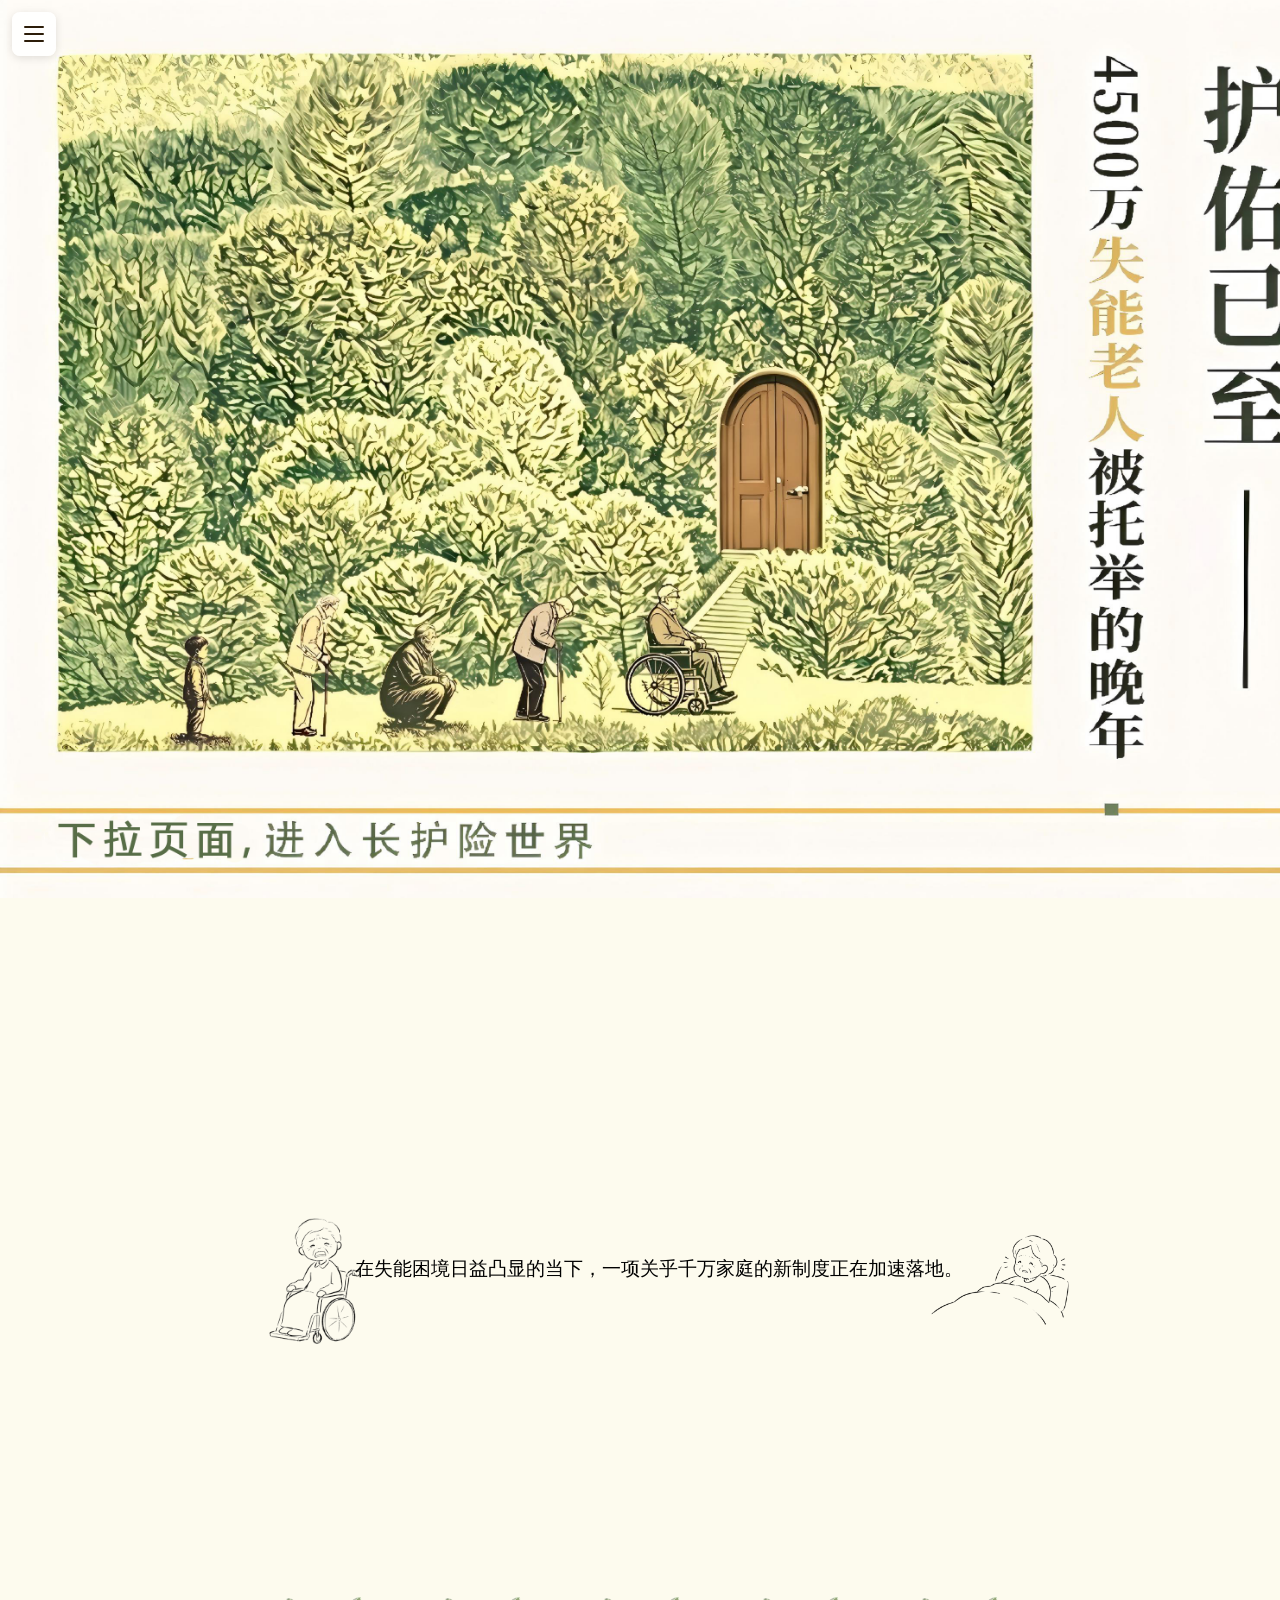
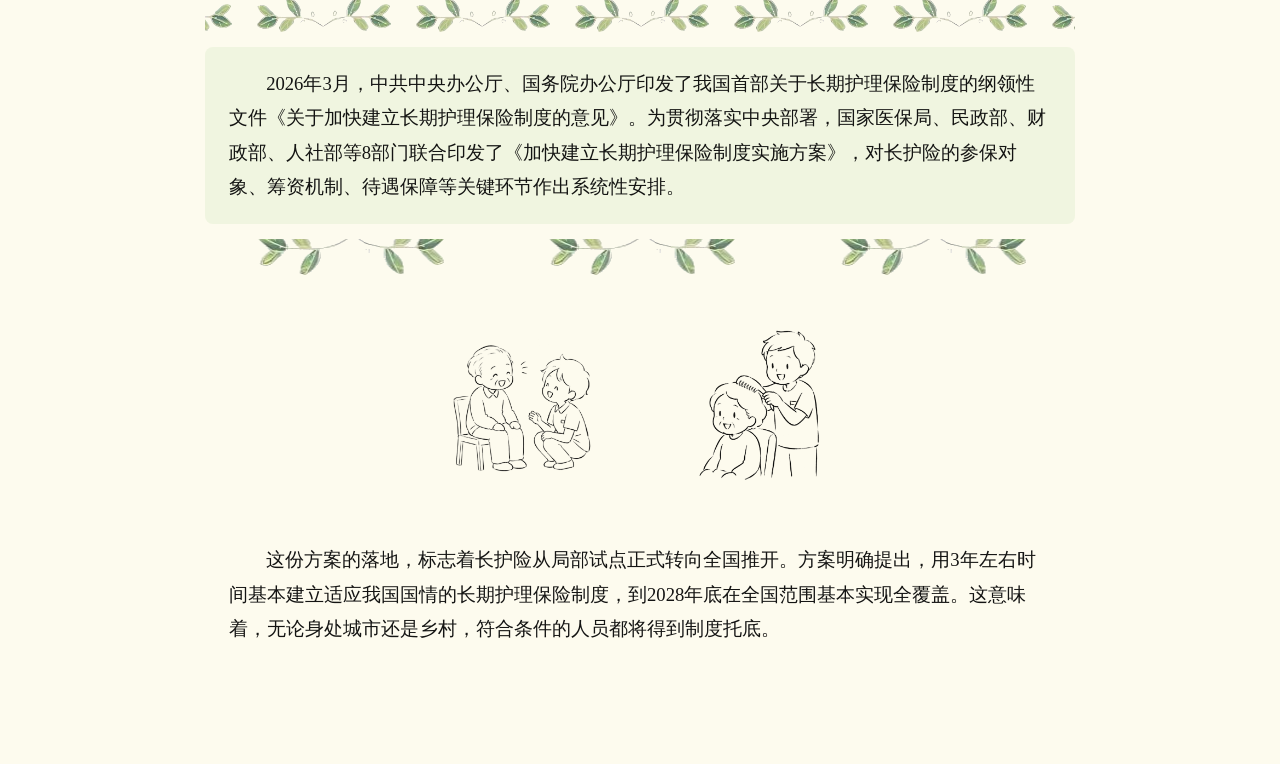
==== commit f3744051: "feat: 全站光标重构、交互组件热区优化、封面替换及多处样式调整 - 光标系统从JS DOM追踪重构为CSS cursor:url()原生方案，后恢复为DOM+区域热区检测方案 - 灰色锚点圆点视觉" ====
--- a/index.html
+++ b/index.html
@@ -34,47 +34,28 @@
     font-weight: 400;
   }
 
-  /* ============== 自定义光标 · 雨伞开合 ============== */
-  /* 全局隐藏系统鼠标，由 DOM 元素 .umbrella-cursor 模拟跟随 */
+  /* ============== 自定义光标 · 雨伞开合（DOM + 区域热区方案） ============== */
+  /*
+   * [全局重构] 使用 DOM 元素模拟光标 + 区域点击热区检测。
+   * 鼠标移动：transform: translate3d() GPU 加速，零延迟。
+   * 点击热区：伞覆盖区域（48×48）的 9 个采样点检测，
+   *          伞尖、伞柄、伞面任意位置触碰可交互元素都能触发点击。
+   */
   html, body { cursor: none; }
   *, *::before, *::after { cursor: none !important; }
 
-  /* —— 可调参数（中文注释） —— */
-  :root {
-    --cursor-size: 48px;          /* 光标整体尺寸（宽=高） */
-    --cursor-trans-duration: .18s;/* 跟随移动过渡时长（位置插值） */
-    --cursor-state-duration: .25s;/* 开合切换动画时长（透明度 + 缩放） */
-    --cursor-ease: cubic-bezier(.22,.8,.36,1); /* 缓动函数 */
-    --cursor-scale-idle: 1;       /* 常态（收拢伞）缩放比例 */
-    --cursor-scale-press: 1.18;   /* 按下（张开伞）缩放比例：略放大更显反馈 */
-    --cursor-z: 2147483647;       /* 顶层 z-index，确保覆盖一切弹层 */
-  }
-
-  /* —— 自定义光标主体 —— */
-  /* 由 JS 在 mousemove / mousedown / mouseup 中切换 .is-press 类，本样式只负责呈现 */
   .umbrella-cursor {
     position: fixed;
-    left: 0;
-    top: 0;
-    width: var(--cursor-size);
-    height: var(--cursor-size);
-    /* 复位以前 base.css / story.css 中的边框/圆角伞形伪装，避免与图片素材叠加 */
-    border: 0 !important;
-    border-radius: 0 !important;
-    background: transparent !important;
-    mix-blend-mode: normal !important;
-    pointer-events: none;                 /* 不拦截任何鼠标事件 */
-    z-index: var(--cursor-z);             /* 置于最高层级 */
-    transform: translate(-50%, -50%) scale(var(--cursor-scale-idle));
-    /* 同时过渡位置（如使用 left/top）与缩放，开启平滑动画 */
-    transition:
-      transform var(--cursor-state-duration) var(--cursor-ease),
-      left var(--cursor-trans-duration) var(--cursor-ease),
-      top var(--cursor-trans-duration) var(--cursor-ease);
-    will-change: transform, left, top;
-  }
-
-  /* 两张素材通过两个伪元素叠放，靠 opacity 切换，开合即获平滑淡入淡出 */
+    left: 0; top: 0;
+    width: 48px; height: 48px;
+    pointer-events: none;
+    z-index: 2147483647;
+    /* [灵敏度优化] transform: translate3d() 触发 GPU 渲染管线，
+       无 layout/paint 开销，零延迟跟随鼠标 */
+    transform: translate3d(-100px, -100px, 0);
+    will-change: transform;
+  }
+
   .umbrella-cursor::before,
   .umbrella-cursor::after {
     content: "";
@@ -83,44 +64,32 @@
     background-position: center;
     background-repeat: no-repeat;
     background-size: contain;
-    transition: opacity var(--cursor-state-duration) var(--cursor-ease);
-    /* 覆盖旧伞形伪装的 ::after 定位/边框 */
+    transition: opacity .25s cubic-bezier(.22,.8,.36,1);
     left: 0; top: 0; width: auto; height: auto;
     border: 0 !important;
     border-radius: 0 !important;
   }
 
-  /* 常态：收拢伞（默认显示） */
-  /* 图片地址：./assets/cursor/cursor_umbrella_close.png  ← 修改此处替换素材 */
   .umbrella-cursor::before {
     background-image: url("./assets/cursor/cursor_umbrella_close.png");
     opacity: 1;
   }
 
-  /* 按下：张开伞（默认隐藏，按下时显示） */
-  /* 图片地址：./assets/cursor/cursor_umbrella_open.png   ← 修改此处替换素材 */
   .umbrella-cursor::after {
     background-image: url("./assets/cursor/cursor_umbrella_open.png");
     opacity: 0;
   }
 
-  /* 按下状态：交叉淡入淡出 + 整体放大 */
-  .umbrella-cursor.is-press {
-    transform: translate(-50%, -50%) scale(var(--cursor-scale-press));
-  }
   .umbrella-cursor.is-press::before { opacity: 0; }
   .umbrella-cursor.is-press::after  { opacity: 1; }
 
-  /* —— 移动端：屏幕宽度小于 768px 时禁用自定义光标，恢复系统鼠标 —— */
   @media (max-width: 767.98px), (hover: none) and (pointer: coarse) {
     html, body { cursor: auto; }
     *, *::before, *::after { cursor: auto !important; }
     .umbrella-cursor { display: none !important; }
   }
 
-  /* —— 减弱动效偏好：关闭过渡动画 —— */
   @media (prefers-reduced-motion: reduce) {
-    .umbrella-cursor,
     .umbrella-cursor::before,
     .umbrella-cursor::after {
       transition: none !important;
@@ -484,15 +453,15 @@
   /* ============== 首屏标题与门钥匙按钮 · 桌面端排版优化 ============== */
   /* 仅覆盖首屏 header，不影响正文其它模块 */
   .door-hero{
-    min-height:100vh;
-    background:url('./assets/images/home-cover-new.jpg') center center / cover no-repeat;
+    background:url('./assets/images/home-cover-new.jpg') center top no-repeat;
+    background-size: 100% auto;
     display:block;
     padding:0;
-    overflow:hidden;
+    /* 封面完整显示：宽度撑满屏幕，高度按图片比例自然撑开 */
+    aspect-ratio: 16 / 9;
   }
   @media(max-width:900px){
     .door-hero{
-      min-height:100vh;
       background-position:center top;
     }
   }
@@ -2041,13 +2010,25 @@
   /* 职业锚点 */
   .jj-anchor{
     position: absolute;
-    width: 10px;
-    height: 10px;
+    width: 24px;
+    height: 24px;
     border-radius: 50%;
     background: rgba(20,20,19,.15);
     transform: translate(-50%, -50%);
     transition: background .3s ease;
-    pointer-events: none;
+    pointer-events: auto;
+  }
+  /* [热区扩展] 锚点不可见热区，向外拓展 28px，视觉透明不渲染画面。 */
+  .jj-anchor::before{
+    content: "";
+    position: absolute;
+    top: 50%; left: 50%;
+    width: 120px; height: 120px;
+    transform: translate(-50%, -50%);
+    border-radius: 50%;
+    background: transparent;
+    pointer-events: auto;
+    cursor: none;
   }
   .jj-anchor.is-active{
     background: var(--accent-green, #5f7d4f);
@@ -2457,7 +2438,7 @@
   </nav>
 
   <canvas id="ambient-canvas" aria-hidden="true"></canvas>
-  <div id="cursor" class="umbrella-cursor is-press" aria-hidden="true"></div>
+  <div id="cursor" class="umbrella-cursor" aria-hidden="true"></div>
   <a class="skip-link" href="#story">跳到正文</a>
   <header class="door-hero" id="top" aria-label="封面">
   </header>
@@ -2570,88 +2551,6 @@
   <script src="./assets/scripts/charts.js"></script>
   <script src="./assets/scripts/interactions.js"></script>
   <script src="./assets/scripts/generative.js"></script>
-  <script>
-  (function () {
-    'use strict';
-
-    // ============== 移动端判断：触摸设备或视口 < 768px 时停止自定义光标逻辑 ==============
-    var isMobile = (window.matchMedia && window.matchMedia('(max-width: 767.98px), (hover: none) and (pointer: coarse)').matches);
-    if (isMobile) return;
-
-    var cursor = document.getElementById('cursor');
-    if (!cursor) return;
-
-    // ============== 可调参数 ==============
-    var EASING = 1;            // 缓动系数：1 = 无延迟，直接跟随鼠标位置
-    var INIT_OFFSCREEN = -100;  // 初始位置（屏幕外），首次移动鼠标后立即归位
-
-    // 目标坐标（鼠标真实位置）与当前坐标（光标渲染位置）
-    var targetX = INIT_OFFSCREEN, targetY = INIT_OFFSCREEN;
-    var currentX = INIT_OFFSCREEN, currentY = INIT_OFFSCREEN;
-    var hasMoved = false;       // 是否已经收到过第一次 mousemove
-    var rafId = null;
-
-    // ============== 状态切换：收拢伞 / 张开伞 ==============
-    function openUmbrella()  { cursor.classList.add('is-press'); }   // 张开伞
-    function closeUmbrella() { cursor.classList.remove('is-press'); }// 收拢伞
-
-    // 初始 DOM 是 .is-press（张开伞），首帧之前先归到"收拢伞"常态，等待 mousedown 时再张开
-    closeUmbrella();
-
-    // ============== 鼠标移动：仅记录目标坐标，真正的位移在 rAF 循环中插值 ==============
-    function onMove(e) {
-      targetX = e.clientX;
-      targetY = e.clientY;
-      if (!hasMoved) {
-        // 首次进入：把当前位置直接对齐到鼠标，避免从屏外缓动飞入
-        currentX = targetX;
-        currentY = targetY;
-        hasMoved = true;
-      }
-    }
-
-    // ============== 鼠标按下/抬起：开合伞 ==============
-    function onDown() { openUmbrella(); }   // 按下 → 张开伞
-    function onUp()   { closeUmbrella(); }  // 抬起 → 收拢伞
-
-    // ============== 鼠标移出浏览器窗口：恢复收拢状态 ==============
-    function onLeave() { closeUmbrella(); }
-    function onBlur()  { closeUmbrella(); }
-
-    // ============== rAF 主循环：缓动插值 currentX/Y → targetX/Y ==============
-    function tick() {
-      // 线性插值 (lerp)：current += (target - current) * EASING
-      currentX += (targetX - currentX) * EASING;
-      currentY += (targetY - currentY) * EASING;
-
-      // 通过 left/top 直接定位（CSS 中已用 translate(-50%,-50%) 居中对齐光标中心）
-      cursor.style.left = currentX + 'px';
-      cursor.style.top  = currentY + 'px';
-
-      rafId = requestAnimationFrame(tick);
-    }
-
-    // ============== 事件绑定 ==============
-    document.addEventListener('mousemove', onMove,  { passive: true });
-    document.addEventListener('mousedown', onDown,  { passive: true });
-    document.addEventListener('mouseup',   onUp,    { passive: true });
-    document.addEventListener('mouseleave', onLeave);
-    window.addEventListener('blur', onBlur);
-
-    // 启动主循环
-    rafId = requestAnimationFrame(tick);
-
-    // ============== 视口尺寸变化时重新评估是否进入移动端，进入则停止逻辑 ==============
-    window.addEventListener('resize', function () {
-      var nowMobile = window.matchMedia('(max-width: 767.98px), (hover: none) and (pointer: coarse)').matches;
-      if (nowMobile && rafId) {
-        cancelAnimationFrame(rafId);
-        rafId = null;
-        cursor.style.display = 'none';
-      }
-    });
-  })();
-  </script>
   <script>
   /* ============== 老龄化插图 · 悬停预览层 ==============
      关键点：不改变原图 position / width / float，避免下方段落重新排版；
@@ -3796,9 +3695,12 @@
       return Math.atan2(py - cy, px - cx);
     }
 
-    function findNearestJob(px, py) {
+    /* [热区精度兜底] 增加距离阈值（900 = 30px），避免远处误吸附、跳档。
+       只在 30px 范围内吸附到最近锚点，超出范围不切换。 */
+    var SNAP_THRESHOLD = 14400;
+    function findNearestJob(px, py, lastJob) {
       var minDist = Infinity;
-      var nearest = 0;
+      var nearest = lastJob || 0;
       for (var i = 0; i < ANCHOR_POS.length; i++) {
         var dx = ANCHOR_POS[i].x - px;
         var dy = ANCHOR_POS[i].y - py;
@@ -3808,6 +3710,7 @@
           nearest = i;
         }
       }
+      if (minDist > SNAP_THRESHOLD) return lastJob || 0;
       return nearest;
     }
 
@@ -3825,7 +3728,7 @@
     semicircle.addEventListener('click', function (e) {
       if (isDragging) return;
       var pos = getPointerPos(e);
-      var job = findNearestJob(pos.x, pos.y);
+      var job = findNearestJob(pos.x, pos.y, currentJob);
       switchJob(job);
     });
 
@@ -3837,7 +3740,7 @@
       function onMove(ev) {
         isDragging = true;
         var pos = getPointerPos(ev);
-        var job = findNearestJob(pos.x, pos.y);
+        var job = findNearestJob(pos.x, pos.y, currentJob);
         switchJob(job);
       }
 
@@ -3859,7 +3762,7 @@
       function onMove(ev) {
         isDragging = true;
         var pos = getPointerPos(ev);
-        var job = findNearestJob(pos.x, pos.y);
+        var job = findNearestJob(pos.x, pos.y, currentJob);
         switchJob(job);
       }
 
@@ -4010,7 +3913,64 @@
   })();
   </script>
 
-
+  <script>
+  (function () {
+    'use strict';
+
+    var isMobile = (window.matchMedia && window.matchMedia('(max-width: 767.98px), (hover: none) and (pointer: coarse)').matches);
+    if (isMobile) return;
+
+    var cursor = document.getElementById('cursor');
+    if (!cursor) return;
+
+    var SIZE = 48;
+    var HALF = SIZE / 2;
+
+    // [灵敏度优化] transform: translate3d() 触发 GPU 渲染管线
+    function moveCursor(x, y) {
+      cursor.style.transform = 'translate3d(' + (x - HALF) + 'px, ' + (y - HALF) + 'px, 0)';
+    }
+
+    // 鼠标移动：直接定位，无延迟
+    function onMove(e) {
+      moveCursor(e.clientX, e.clientY);
+    }
+
+    // 鼠标按下：张开伞（仅视觉，不干预事件传播）
+    function onDown(e) {
+      cursor.classList.add('is-press');
+    }
+
+    // 鼠标抬起：收拢伞（仅视觉）
+    function onUp(e) {
+      cursor.classList.remove('is-press');
+    }
+
+    // 鼠标离开
+    function onLeave() {
+      cursor.classList.remove('is-press');
+    }
+
+    // 事件绑定
+    document.addEventListener('mousemove', onMove, { passive: true });
+    document.addEventListener('mousedown', onDown, { passive: true });
+    document.addEventListener('mouseup', onUp, { passive: true });
+    document.addEventListener('mouseleave', onLeave);
+
+    // 初始位置
+    moveCursor(-100, -100);
+
+    // resize 时重新评估移动端
+    window.addEventListener('resize', function () {
+      var nowMobile = window.matchMedia('(max-width: 767.98px), (hover: none) and (pointer: coarse)').matches;
+      if (nowMobile) {
+        cursor.style.display = 'none';
+      } else {
+        cursor.style.display = '';
+      }
+    });
+  })();
+  </script>
 
 </body>
 </html>
--- a/assets/styles/base.css
+++ b/assets/styles/base.css
@@ -80,7 +80,7 @@
   color:var(--text-dark);
   font:14pt/1.85 "Noto Serif SC", serif;
   font-weight:var(--font-weight-body);
-  cursor:none
+  cursor:auto
 }
 
 
--- a/assets/styles/story.css
+++ b/assets/styles/story.css
@@ -23,7 +23,7 @@
     font-weight: 400;
   }
 
-.umbrella-cursor{position:fixed;width:42px;height:42px;border:2px solid rgba(49,95,120,.55);border-bottom:0;border-radius:42px 42px 0 0;z-index:50;pointer-events:none;transform:translate(-50%,-50%);mix-blend-mode:multiply}.umbrella-cursor:after{content:"";position:absolute;left:20px;top:28px;width:13px;height:18px;border-right:2px solid rgba(49,95,120,.55);border-bottom:2px solid rgba(49,95,120,.55);border-radius:0 0 10px 0}.door-hero{min-height:100vh;display:grid;grid-template-columns:minmax(280px,1fr) minmax(320px,.82fr);gap:6vw;align-items:center;padding:7vw;overflow:hidden}.hero-copy h1,.title-overlay h2{font-family:StorySerif,"Noto Serif SC",serif;font-size:clamp(2.6rem,7vw,7.4rem);line-height:1.05;letter-spacing:-.05em;margin:.2em 0}.eyebrow{letter-spacing:.28em;color:var(--accent-gold);font-weight:700}.key-button,.role-buttons button,.person-switch button,#nextProcess,.loop-nodes button,#runwayButtons button{border:1px solid rgba(20,20,19,.18);border-radius:999px;background:#fff7df;padding:.75rem 1.1rem;box-shadow:0 8px 20px rgba(0,0,0,.06)}.door-stage{height:min(72vh,720px);perspective:900px;display:grid;place-items:center}.door-panel{width:min(360px,70vw);height:min(590px,70vh);border-radius:170px 170px 18px 18px;background:linear-gradient(110deg,#5d402e,#1e1712);box-shadow:inset -30px 0 60px rgba(0,0,0,.4),var(--shadow-soft);position:relative;transform-origin:left center;transition:transform 1.2s cubic-bezier(.2,.8,.2,1)}.door-light{position:absolute;width:42vw;height:42vw;border-radius:50%;background:radial-gradient(circle,#fff6c8,rgba(245,183,89,.18),transparent 68%);filter:blur(10px);opacity:.55}.key-shape{position:absolute;right:-58px;top:50%;width:130px;height:20px;background:var(--accent-gold);border-radius:12px;transform-origin:24px 50%;transition:transform 1s}.key-shape:before{content:"";position:absolute;left:-34px;top:-19px;width:48px;height:48px;border:12px solid var(--accent-gold);border-radius:50%}.key-shape:after{content:"";position:absolute;right:7px;top:17px;width:24px;height:8px;background:var(--accent-gold);border-radius:4px}.door-panel.is-open{transform:rotateY(-112deg)}.key-shape.is-turned{transform:rotate(180deg)}.title-card{position:relative;min-height:60vh;display:grid;place-items:center;padding:10vh 6vw;background:linear-gradient(180deg,#f5efe1,#e8dcc8 55%,#d4c5a8 100%);color:#2c1d09;overflow:hidden}.title-card .tree-symbol{position:absolute;inset:0;opacity:.18;pointer-events:none}.title-card .tree-symbol .canopy{position:absolute;left:50%;top:12%;width:34vw;height:34vw;border-radius:50%;background:radial-gradient(circle,#b8d5df,rgba(184,213,223,0) 70%);filter:blur(40px);transform:translateX(-50%)}.title-card .tree-symbol .trunk{position:absolute;left:50%;top:35%;width:2px;height:55%;background:linear-gradient(180deg,rgba(74,51,39,.35),transparent);transform:translateX(-50%)}.title-overlay{position:relative;text-align:center;max-width:800px}.title-overlay .eyebrow{display:block;margin-bottom:.6em;font-size:clamp(.8rem,1.6vw,1rem);letter-spacing:.28em;color:var(--accent-gold);font-weight:700;text-transform:uppercase}.title-overlay h2{font-size:clamp(2.6rem,7vw,5.4rem);line-height:1.08;letter-spacing:-.04em;margin:.1em 0;color:#2c1d09;text-shadow:0 2px 12px rgba(255,255,255,.45)}.title-overlay h2 i{font-style:normal;margin:0 .25em;color:var(--accent-gold)}.title-overlay .sub{display:block;margin-top:.4em;font-size:clamp(.95rem,1.8vw,1.1rem);color:rgba(58,42,20,.7);letter-spacing:.04em}.article-body{max-width:60%;margin:0 auto;padding:0}.story-shell{padding:6vh 0}.story-shell>p,.story-shell>blockquote,.story-shell>section{margin-bottom:2.2rem}.lead-box{font-size:14pt;line-height:1.75;color:var(--text-muted);margin-bottom:2.8rem}.story-kicker{font-weight:700;color:var(--accent-gold);margin-bottom:.4rem}.chapter-cover{position:relative;padding:10vh 6vw 6vh;text-align:center;overflow:hidden}.chapter-cover .chapter-label{display:inline-block;font-size:clamp(.7rem,1.4vw,.85rem);letter-spacing:.28em;color:var(--accent-gold);font-weight:700;text-transform:uppercase;margin-bottom:.6em}.chapter-cover h2{font-family:StorySerif,"Noto Serif SC",serif;font-size:clamp(2.2rem,5.5vw,4.2rem);line-height:1.1;letter-spacing:-.03em;margin:0;color:#2c1d09}.chapter-cover h2 small{display:block;margin-top:.35em;font-size:.55em;color:rgba(58,42,20,.65);font-weight:400;letter-spacing:.02em}.chapter-cover.finale{padding:14vh 6vw}.chapter-cover.finale h2{font-size:clamp(2.6rem,7vw,5.4rem)}.chapter-cover.finale h2 small{font-size:.5em;color:rgba(58,42,20,.55)}.tree-symbol{position:relative;width:120px;height:180px;margin:0 auto 2rem}.tree-symbol .canopy{position:absolute;left:50%;top:0;width:100px;height:100px;border-radius:50%;background:radial-gradient(circle,#b8d5df,rgba(184,213,223,0) 70%);filter:blur(8px);transform:translateX(-50%)}.tree-symbol .trunk{position:absolute;left:50%;top:45px;width:2px;height:135px;background:linear-gradient(180deg,rgba(74,51,39,.35),transparent);transform:translateX(-50%)}.visual-note{display:block;text-align:center;font-size:.9rem;color:rgba(20,20,19,.45);margin:1.2rem 0;padding:.6rem 1rem;border:1px dashed rgba(20,20,19,.12);border-radius:var(--radius-sm);background:rgba(255,252,242,.5)}.interaction-card,.chart-card,.process-card,.loop-card,.waffle-module{background:var(--card-bg);border-radius:var(--radius-lg);padding:clamp(1.2rem,3vw,2rem) clamp(.6rem,1.5vw,1rem);box-shadow:var(--shadow-soft);margin:2.4rem 0}.interaction-card{max-width:100%;margin:1.6rem 0}.interaction-card h3,.chart-card h3,.process-card h3,.loop-card h3,.waffle-module h3{font-size:clamp(1.1rem,2.4vw,1.4rem);margin:.2em 0 .8em;color:#2c1d09}.module-note{font-size:.85rem;color:rgba(20,20,19,.5);margin-top:.6rem}.source-link{font-size:.85rem;color:rgba(20,20,19,.5);margin:1rem 0}.source-link a{color:var(--accent-blue)}.person-switch{display:flex;gap:.6rem;flex-wrap:wrap;margin-bottom:1rem}.person-switch button{flex:1;min-width:100px}.track-output{min-height:120px;padding:1rem;background:rgba(255,252,242,.6);border-radius:var(--radius-md);margin-top:.8rem}.role-buttons{display:flex;gap:.5rem;flex-wrap:wrap;margin-bottom:1rem}.role-buttons button{flex:1;min-width:90px;padding:.8rem .5rem}#calcOutput{display:block;margin:1rem 0;font-size:1.1rem;font-weight:700;color:#2c1d09}.process-card ol{counter-reset:step;padding-left:0;list-style:none}.process-card li{counter-increment:step;padding:.6rem 0 .6rem 2.2rem;position:relative;border-bottom:1px dashed rgba(20,20,19,.1)}.process-card li:before{content:counter(step);position:absolute;left:0;top:.6rem;width:1.6rem;height:1.6rem;border-radius:50%;background:var(--accent-gold);color:#fff;font-size:.75rem;display:grid;place-items:center}.loop-nodes{display:flex;gap:1rem;justify-content:center;flex-wrap:wrap}.loop-nodes button{min-width:140px}.city-slider{position:relative;overflow:hidden;padding-left:0;padding-right:0}.city-slider .module-note{margin-bottom:.6rem}#cityCards{display:flex;gap:1rem;overflow-x:auto;scroll-snap-type:x mandatory;padding-bottom:.5rem}#cityCards>div{flex:0 0 280px;scroll-snap-align:start;background:rgba(255,252,242,.6);border-radius:var(--radius-md);padding:1rem}.country-runway .country-output{min-height:160px;padding:1rem;background:rgba(255,252,242,.6);border-radius:var(--radius-md);margin-top:.8rem}.root-ending{padding:10vh 6vw 6vh;text-align:center;background:linear-gradient(180deg,transparent,rgba(245,239,225,.6))}.root-ending h2{font-family:StorySerif,"Noto Serif SC",serif;font-size:clamp(2rem,5vw,3.2rem);color:#2c1d09;margin:.2em 0}.credits-panel-new{padding:3vh 6vw 2vh;background:linear-gradient(180deg,#837550 0%,#7a6548 60%);text-align:center}.credits-new-inner{max-width:600px;margin:0 auto}.credits-new-item{margin-bottom:1.2rem}.credits-new-item:last-child{margin-bottom:0}.credits-new-title{font-family:StorySerif,"Noto Serif SC",serif;font-size:clamp(1.2rem,2.5vw,1.5rem);color:#f5efe1;margin:0 0 .4rem;font-weight:700}.credits-new-text{font-size:clamp(.9rem,1.6vw,1rem);color:#e8dcc8;margin:.2rem 0}.credits-new-grid{display:flex;flex-wrap:wrap;justify-content:center;gap:.4rem 1.2rem;max-width:420px;margin:0 auto}.credits-new-grid span{font-size:clamp(.85rem,1.5vw,.95rem);color:#e8dcc8;white-space:nowrap}
+.door-hero{min-height:100vh;display:grid;grid-template-columns:minmax(280px,1fr) minmax(320px,.82fr);gap:6vw;align-items:center;padding:7vw;overflow:hidden}.hero-copy h1,.title-overlay h2{font-family:StorySerif,"Noto Serif SC",serif;font-size:clamp(2.6rem,7vw,7.4rem);line-height:1.05;letter-spacing:-.05em;margin:.2em 0}.eyebrow{letter-spacing:.28em;color:var(--accent-gold);font-weight:700}.key-button,.role-buttons button,.person-switch button,#nextProcess,.loop-nodes button,#runwayButtons button{border:1px solid rgba(20,20,19,.18);border-radius:999px;background:#fff7df;padding:.75rem 1.1rem;box-shadow:0 8px 20px rgba(0,0,0,.06)}.door-stage{height:min(72vh,720px);perspective:900px;display:grid;place-items:center}.door-panel{width:min(360px,70vw);height:min(590px,70vh);border-radius:170px 170px 18px 18px;background:linear-gradient(110deg,#5d402e,#1e1712);box-shadow:inset -30px 0 60px rgba(0,0,0,.4),var(--shadow-soft);position:relative;transform-origin:left center;transition:transform 1.2s cubic-bezier(.2,.8,.2,1)}.door-light{position:absolute;width:42vw;height:42vw;border-radius:50%;background:radial-gradient(circle,#fff6c8,rgba(245,183,89,.18),transparent 68%);filter:blur(10px);opacity:.55}.key-shape{position:absolute;right:-58px;top:50%;width:130px;height:20px;background:var(--accent-gold);border-radius:12px;transform-origin:24px 50%;transition:transform 1s}.key-shape:before{content:"";position:absolute;left:-34px;top:-19px;width:48px;height:48px;border:12px solid var(--accent-gold);border-radius:50%}.key-shape:after{content:"";position:absolute;right:7px;top:17px;width:24px;height:8px;background:var(--accent-gold);border-radius:4px}.door-panel.is-open{transform:rotateY(-112deg)}.key-shape.is-turned{transform:rotate(180deg)}.title-card{position:relative;min-height:60vh;display:grid;place-items:center;padding:10vh 6vw;background:linear-gradient(180deg,#f5efe1,#e8dcc8 55%,#d4c5a8 100%);color:#2c1d09;overflow:hidden}.title-card .tree-symbol{position:absolute;inset:0;opacity:.18;pointer-events:none}.title-card .tree-symbol .canopy{position:absolute;left:50%;top:12%;width:34vw;height:34vw;border-radius:50%;background:radial-gradient(circle,#b8d5df,rgba(184,213,223,0) 70%);filter:blur(40px);transform:translateX(-50%)}.title-card .tree-symbol .trunk{position:absolute;left:50%;top:35%;width:2px;height:55%;background:linear-gradient(180deg,rgba(74,51,39,.35),transparent);transform:translateX(-50%)}.title-overlay{position:relative;text-align:center;max-width:800px}.title-overlay .eyebrow{display:block;margin-bottom:.6em;font-size:clamp(.8rem,1.6vw,1rem);letter-spacing:.28em;color:var(--accent-gold);font-weight:700;text-transform:uppercase}.title-overlay h2{font-size:clamp(2.6rem,7vw,5.4rem);line-height:1.08;letter-spacing:-.04em;margin:.1em 0;color:#2c1d09;text-shadow:0 2px 12px rgba(255,255,255,.45)}.title-overlay h2 i{font-style:normal;margin:0 .25em;color:var(--accent-gold)}.title-overlay .sub{display:block;margin-top:.4em;font-size:clamp(.95rem,1.8vw,1.1rem);color:rgba(58,42,20,.7);letter-spacing:.04em}.article-body{max-width:60%;margin:0 auto;padding:0}.story-shell{padding:6vh 0}.story-shell>p,.story-shell>blockquote,.story-shell>section{margin-bottom:2.2rem}.lead-box{font-size:14pt;line-height:1.75;color:var(--text-muted);margin-bottom:2.8rem}.story-kicker{font-weight:700;color:var(--accent-gold);margin-bottom:.4rem}.chapter-cover{position:relative;padding:10vh 6vw 6vh;text-align:center;overflow:hidden}.chapter-cover .chapter-label{display:inline-block;font-size:clamp(.7rem,1.4vw,.85rem);letter-spacing:.28em;color:var(--accent-gold);font-weight:700;text-transform:uppercase;margin-bottom:.6em}.chapter-cover h2{font-family:StorySerif,"Noto Serif SC",serif;font-size:clamp(2.2rem,5.5vw,4.2rem);line-height:1.1;letter-spacing:-.03em;margin:0;color:#2c1d09}.chapter-cover h2 small{display:block;margin-top:.35em;font-size:.55em;color:rgba(58,42,20,.65);font-weight:400;letter-spacing:.02em}.chapter-cover.finale{padding:14vh 6vw}.chapter-cover.finale h2{font-size:clamp(2.6rem,7vw,5.4rem)}.chapter-cover.finale h2 small{font-size:.5em;color:rgba(58,42,20,.55)}.tree-symbol{position:relative;width:120px;height:180px;margin:0 auto 2rem}.tree-symbol .canopy{position:absolute;left:50%;top:0;width:100px;height:100px;border-radius:50%;background:radial-gradient(circle,#b8d5df,rgba(184,213,223,0) 70%);filter:blur(8px);transform:translateX(-50%)}.tree-symbol .trunk{position:absolute;left:50%;top:45px;width:2px;height:135px;background:linear-gradient(180deg,rgba(74,51,39,.35),transparent);transform:translateX(-50%)}.visual-note{display:block;text-align:center;font-size:.9rem;color:rgba(20,20,19,.45);margin:1.2rem 0;padding:.6rem 1rem;border:1px dashed rgba(20,20,19,.12);border-radius:var(--radius-sm);background:rgba(255,252,242,.5)}.interaction-card,.chart-card,.process-card,.loop-card,.waffle-module{background:var(--card-bg);border-radius:var(--radius-lg);padding:clamp(1.2rem,3vw,2rem) clamp(.6rem,1.5vw,1rem);box-shadow:var(--shadow-soft);margin:2.4rem 0}.interaction-card{max-width:100%;margin:1.6rem 0}.interaction-card h3,.chart-card h3,.process-card h3,.loop-card h3,.waffle-module h3{font-size:clamp(1.1rem,2.4vw,1.4rem);margin:.2em 0 .8em;color:#2c1d09}.module-note{font-size:.85rem;color:rgba(20,20,19,.5);margin-top:.6rem}.source-link{font-size:.85rem;color:rgba(20,20,19,.5);margin:1rem 0}.source-link a{color:var(--accent-blue)}.person-switch{display:flex;gap:.6rem;flex-wrap:wrap;margin-bottom:1rem}.person-switch button{flex:1;min-width:100px}.track-output{min-height:120px;padding:1rem;background:rgba(255,252,242,.6);border-radius:var(--radius-md);margin-top:.8rem}.role-buttons{display:flex;gap:.5rem;flex-wrap:wrap;margin-bottom:1rem}.role-buttons button{flex:1;min-width:90px;padding:.8rem .5rem}#calcOutput{display:block;margin:1rem 0;font-size:1.1rem;font-weight:700;color:#2c1d09}.process-card ol{counter-reset:step;padding-left:0;list-style:none}.process-card li{counter-increment:step;padding:.6rem 0 .6rem 2.2rem;position:relative;border-bottom:1px dashed rgba(20,20,19,.1)}.process-card li:before{content:counter(step);position:absolute;left:0;top:.6rem;width:1.6rem;height:1.6rem;border-radius:50%;background:var(--accent-gold);color:#fff;font-size:.75rem;display:grid;place-items:center}.loop-nodes{display:flex;gap:1rem;justify-content:center;flex-wrap:wrap}.loop-nodes button{min-width:140px}.city-slider{position:relative;overflow:hidden;padding-left:0;padding-right:0}.city-slider .module-note{margin-bottom:.6rem}#cityCards{display:flex;gap:1rem;overflow-x:auto;scroll-snap-type:x mandatory;padding-bottom:.5rem}#cityCards>div{flex:0 0 280px;scroll-snap-align:start;background:rgba(255,252,242,.6);border-radius:var(--radius-md);padding:1rem}.country-runway .country-output{min-height:160px;padding:1rem;background:rgba(255,252,242,.6);border-radius:var(--radius-md);margin-top:.8rem}.root-ending{padding:10vh 6vw 6vh;text-align:center;background:linear-gradient(180deg,transparent,rgba(245,239,225,.6))}.root-ending h2{font-family:StorySerif,"Noto Serif SC",serif;font-size:clamp(2rem,5vw,3.2rem);color:#2c1d09;margin:.2em 0}.credits-panel-new{padding:3vh 6vw 2vh;background:linear-gradient(180deg,#837550 0%,#7a6548 60%);text-align:center}.credits-new-inner{max-width:600px;margin:0 auto}.credits-new-item{margin-bottom:1.2rem}.credits-new-item:last-child{margin-bottom:0}.credits-new-title{font-family:StorySerif,"Noto Serif SC",serif;font-size:clamp(1.2rem,2.5vw,1.5rem);color:#f5efe1;margin:0 0 .4rem;font-weight:700}.credits-new-text{font-size:clamp(.9rem,1.6vw,1rem);color:#e8dcc8;margin:.2rem 0}.credits-new-grid{display:flex;flex-wrap:wrap;justify-content:center;gap:.4rem 1.2rem;max-width:420px;margin:0 auto}.credits-new-grid span{font-size:clamp(.85rem,1.5vw,.95rem);color:#e8dcc8;white-space:nowrap}
 .sources-panel{padding:4vh 6vw 8vh;max-width:760px;margin:0 auto}.sources-panel h2{font-size:clamp(1.2rem,3vw,1.6rem);margin-bottom:1rem;color:#2c1d09}.sources-panel ul{list-style:none;padding:0}.sources-panel li{padding:.4rem 0;font-size:.9rem;color:rgba(20,20,19,.65)}.sources-panel a{color:var(--accent-blue)}.waffle{display:grid;grid-template-columns:repeat(12,1fr);gap:4px;max-width:360px;margin:1rem auto}.waffle .cell{width:100%;aspect-ratio:1/1;border-radius:var(--radius-sm);background:rgba(20,20,19,.08);transition:transform var(--duration-normal) var(--ease-soft),background var(--duration-normal) var(--ease-soft)}.waffle .cell.is-active{background:var(--accent-gold)}.waffle .cell:hover,.waffle .cell:focus-visible{transform:scale(1.15);background:rgba(20,20,19,.18);outline:none}
 
 /* ============== 定点机构准入流程图 ============== */
